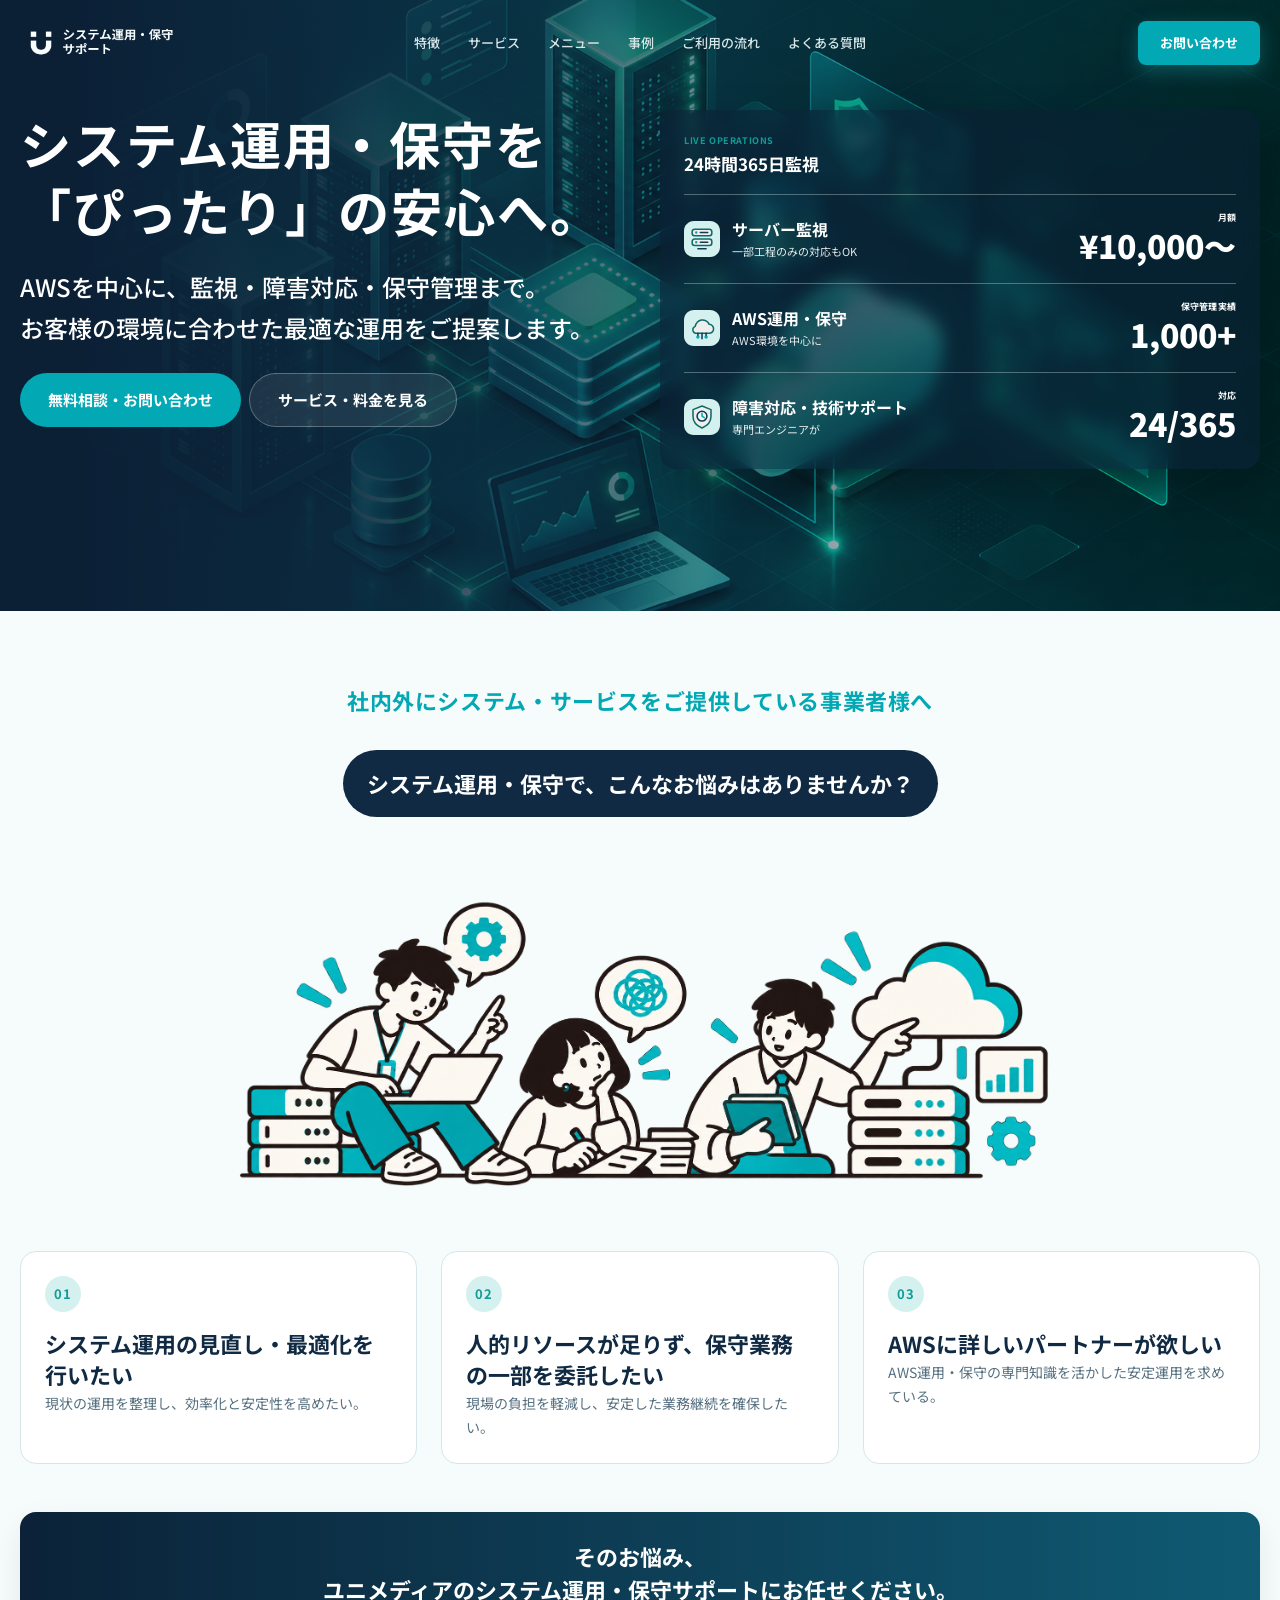
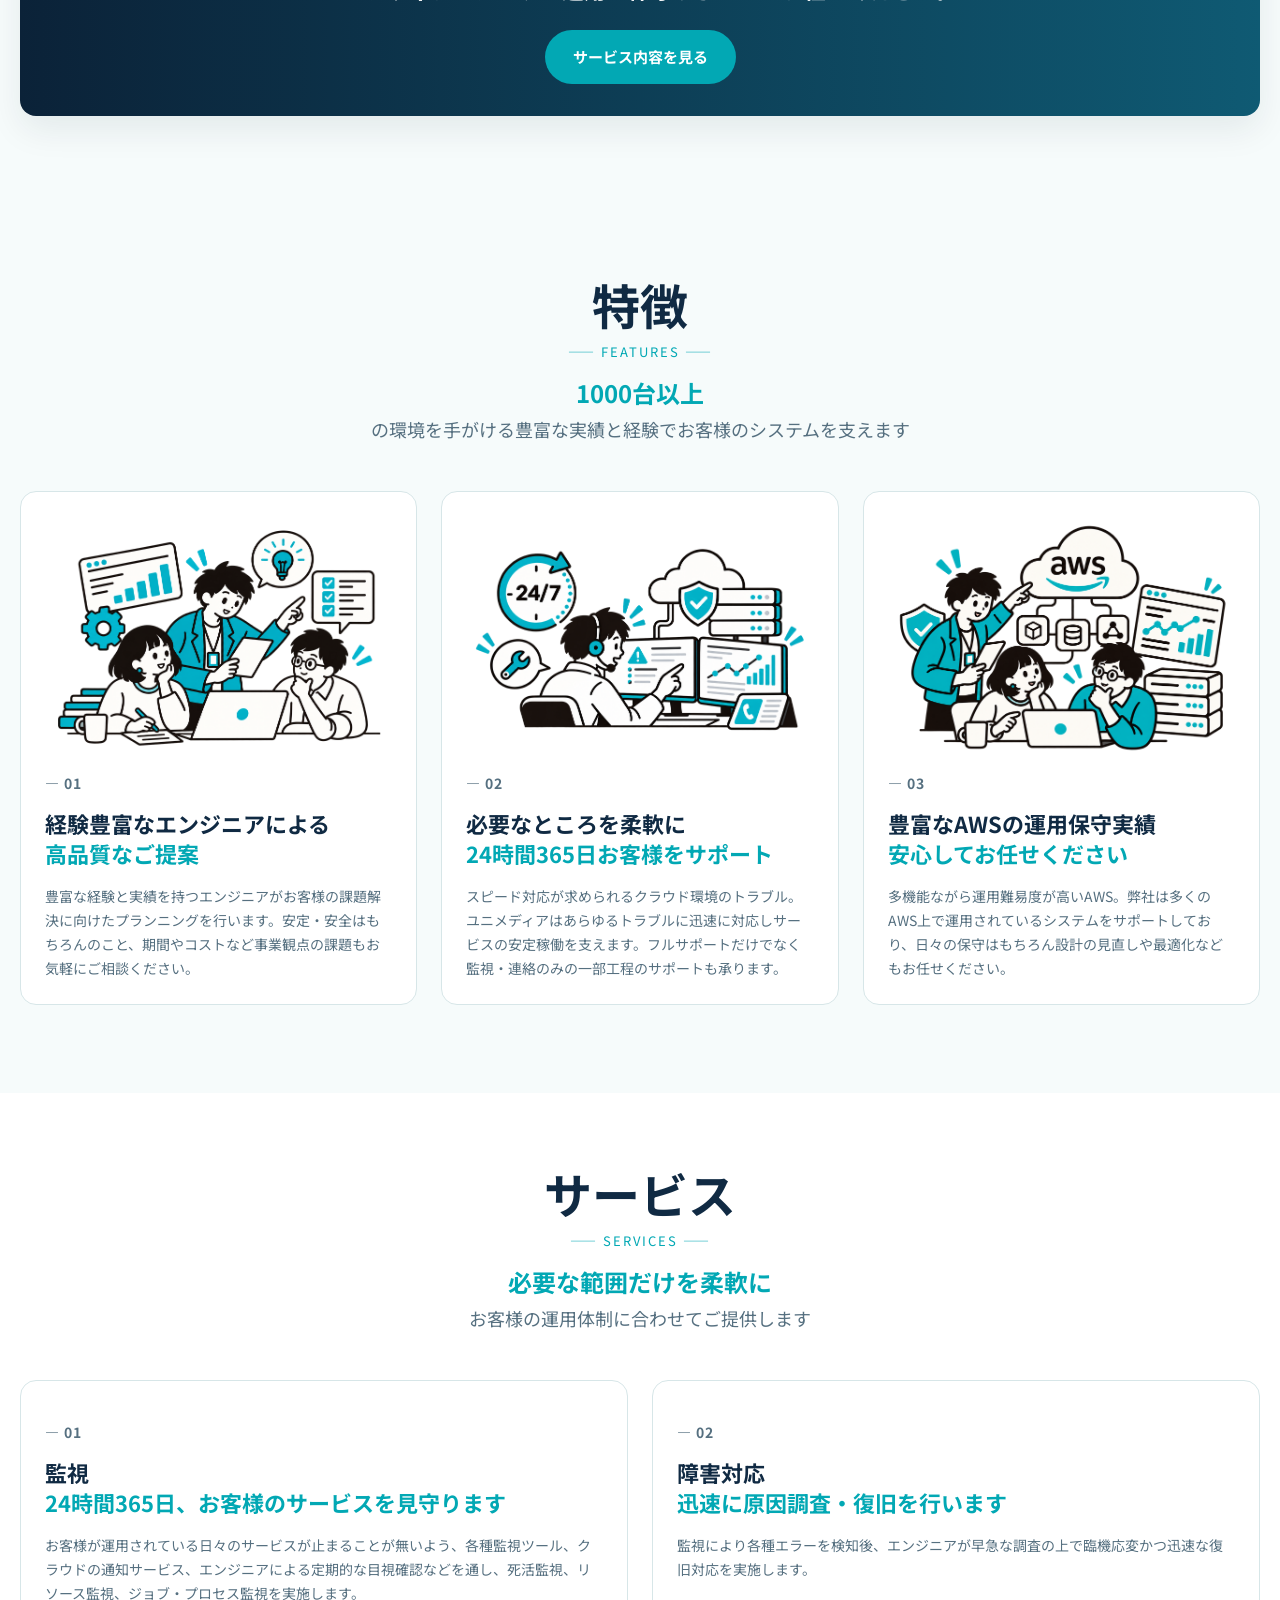
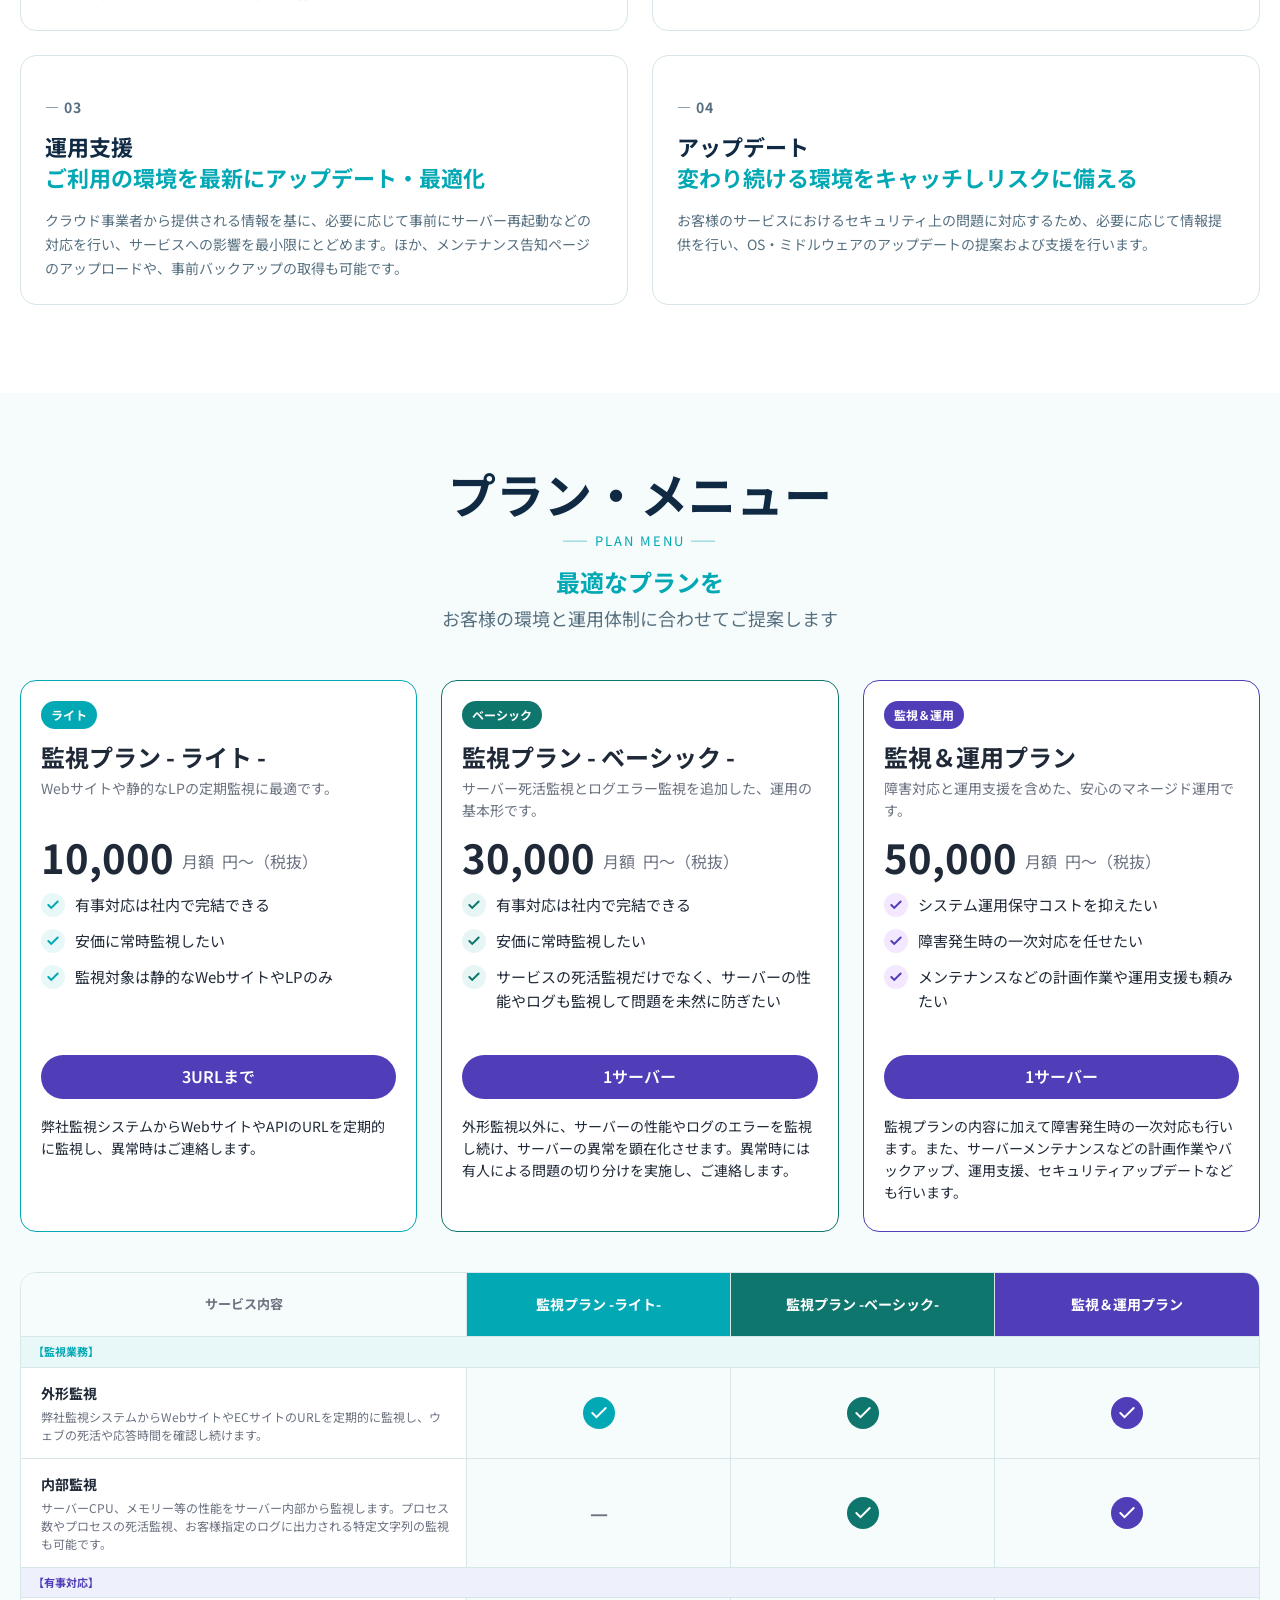
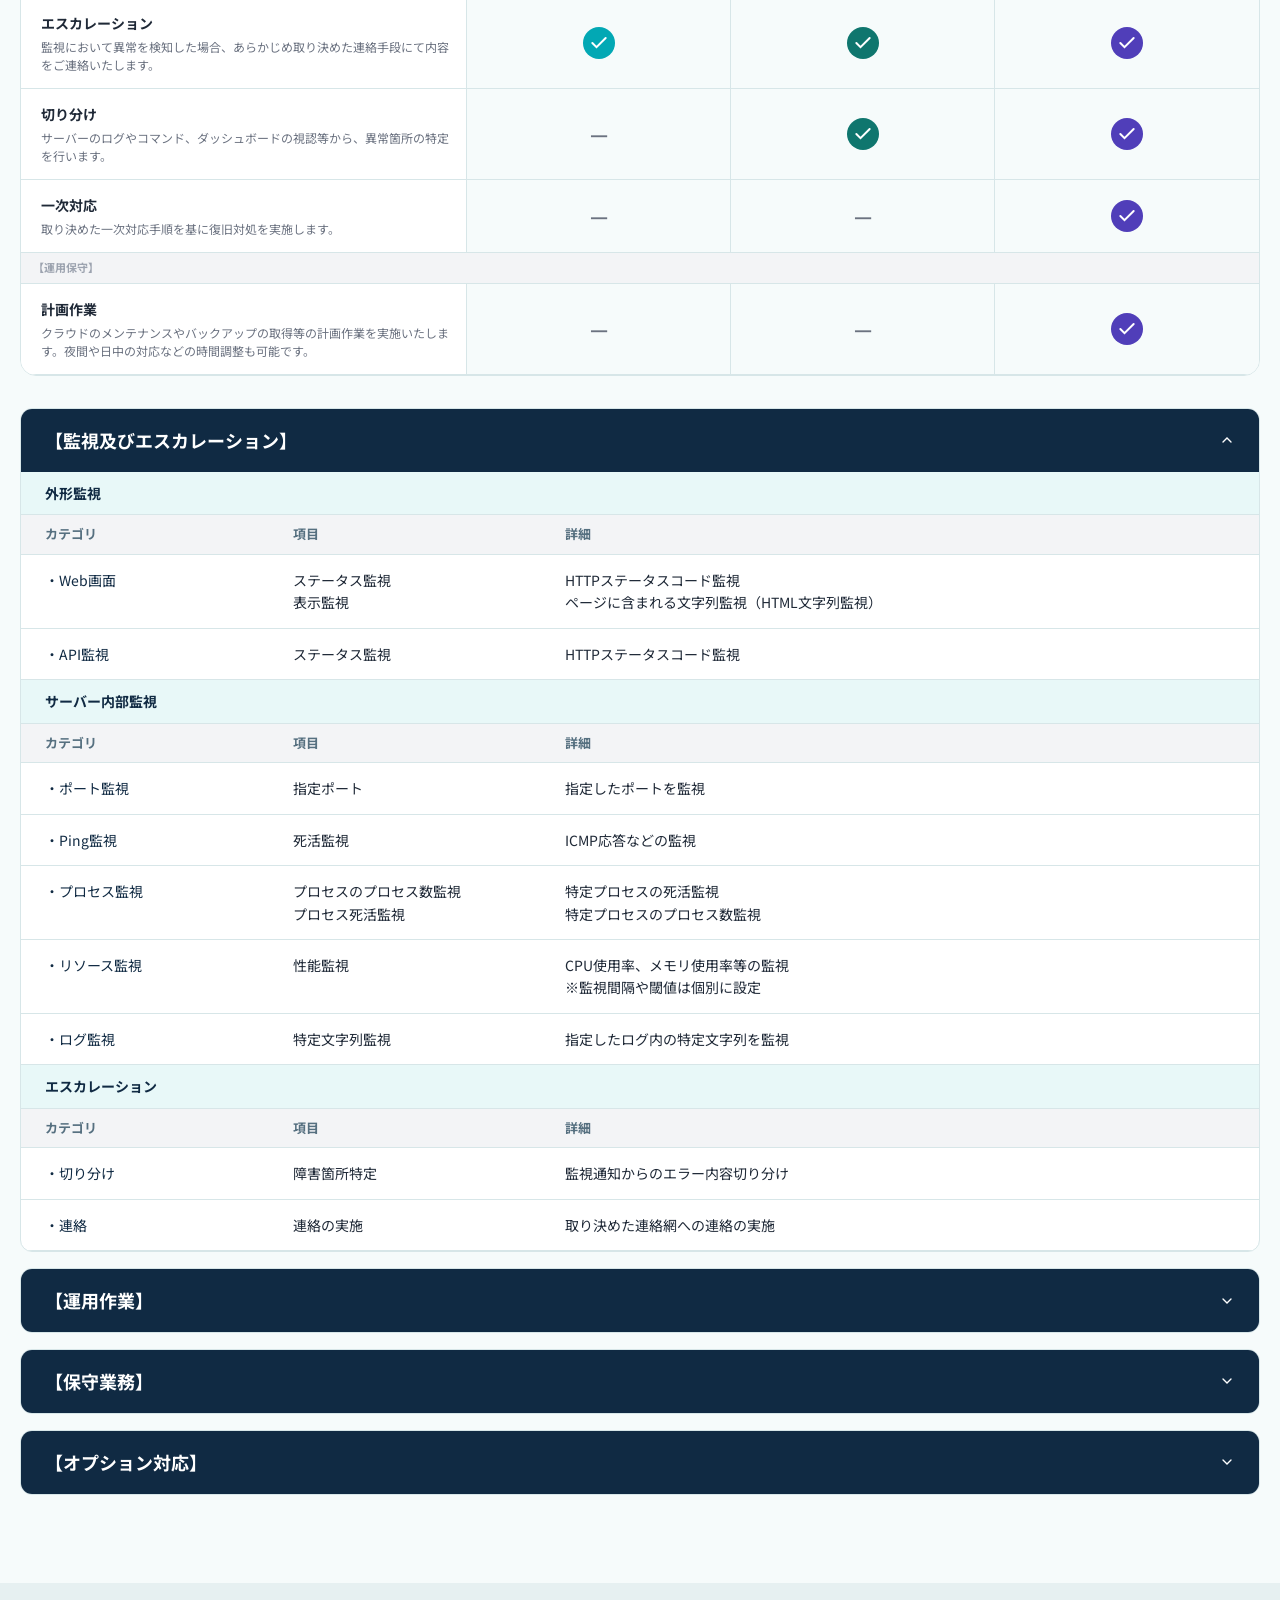
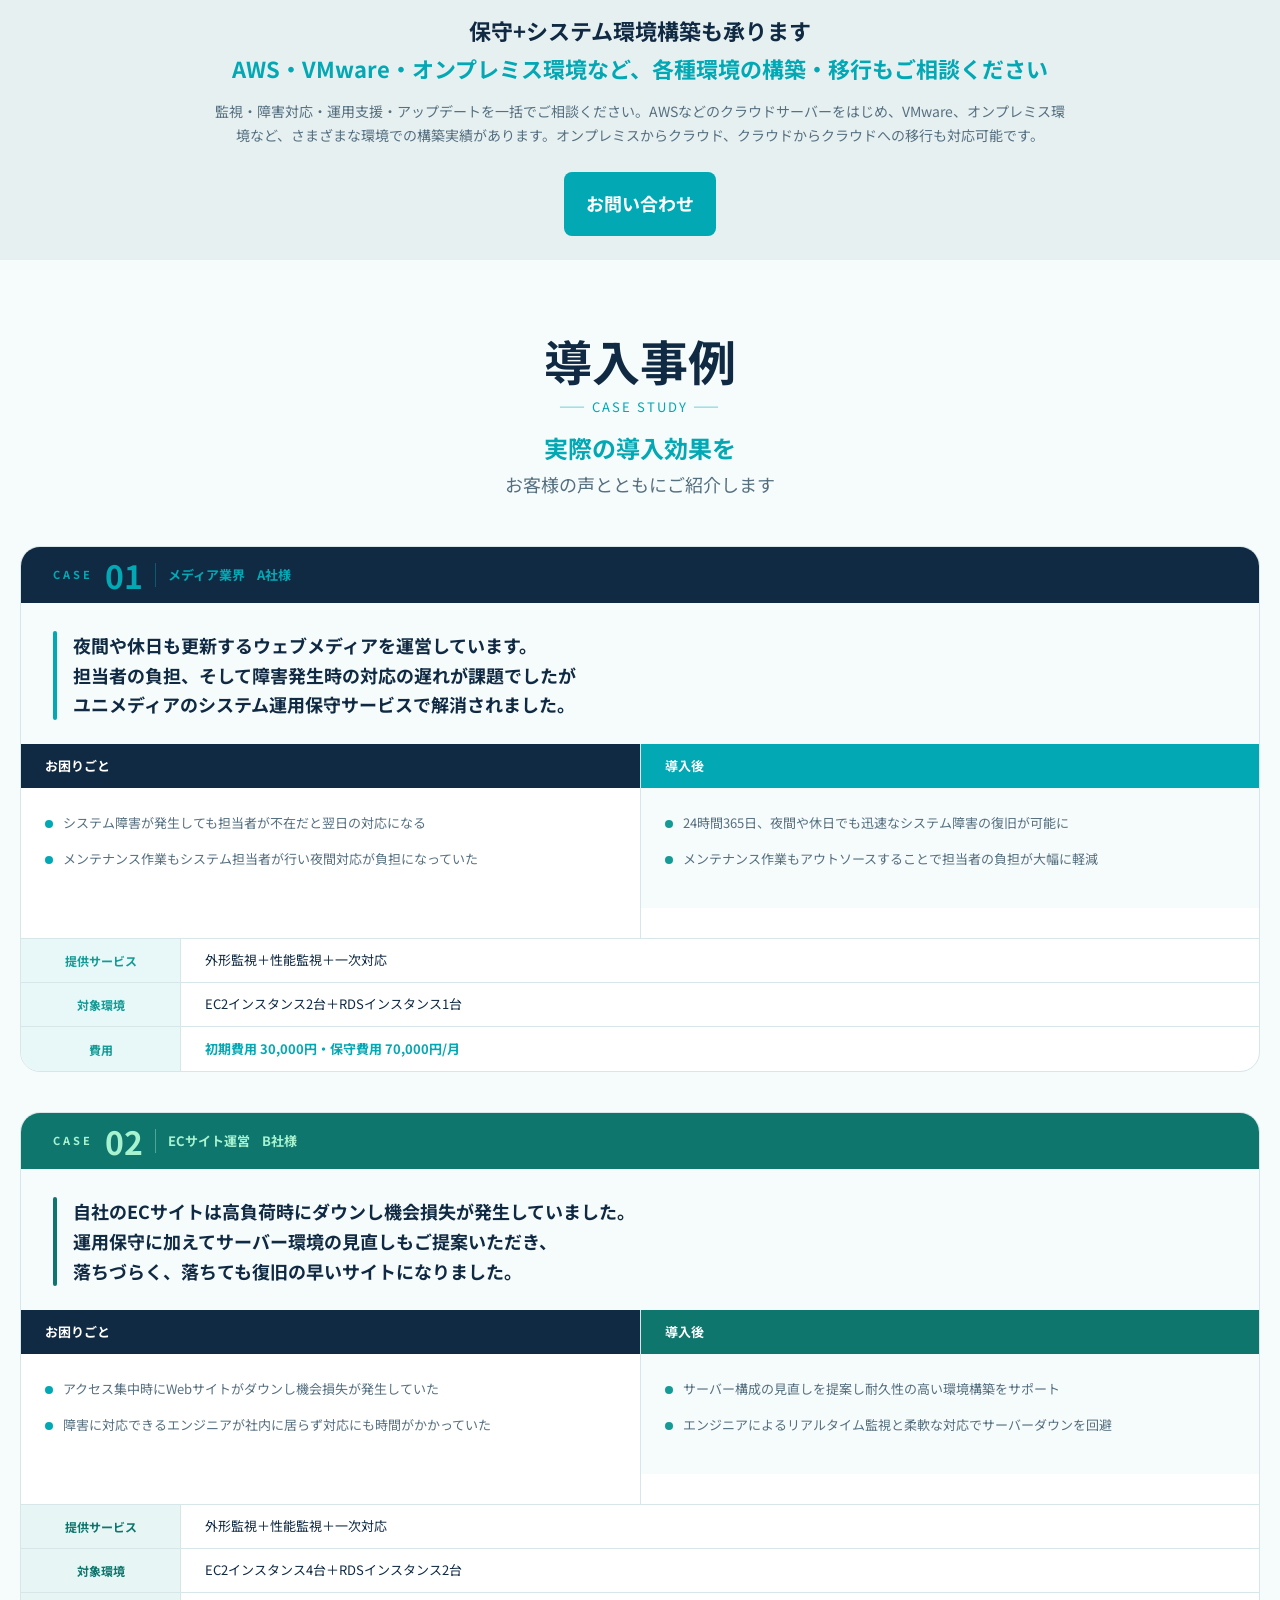
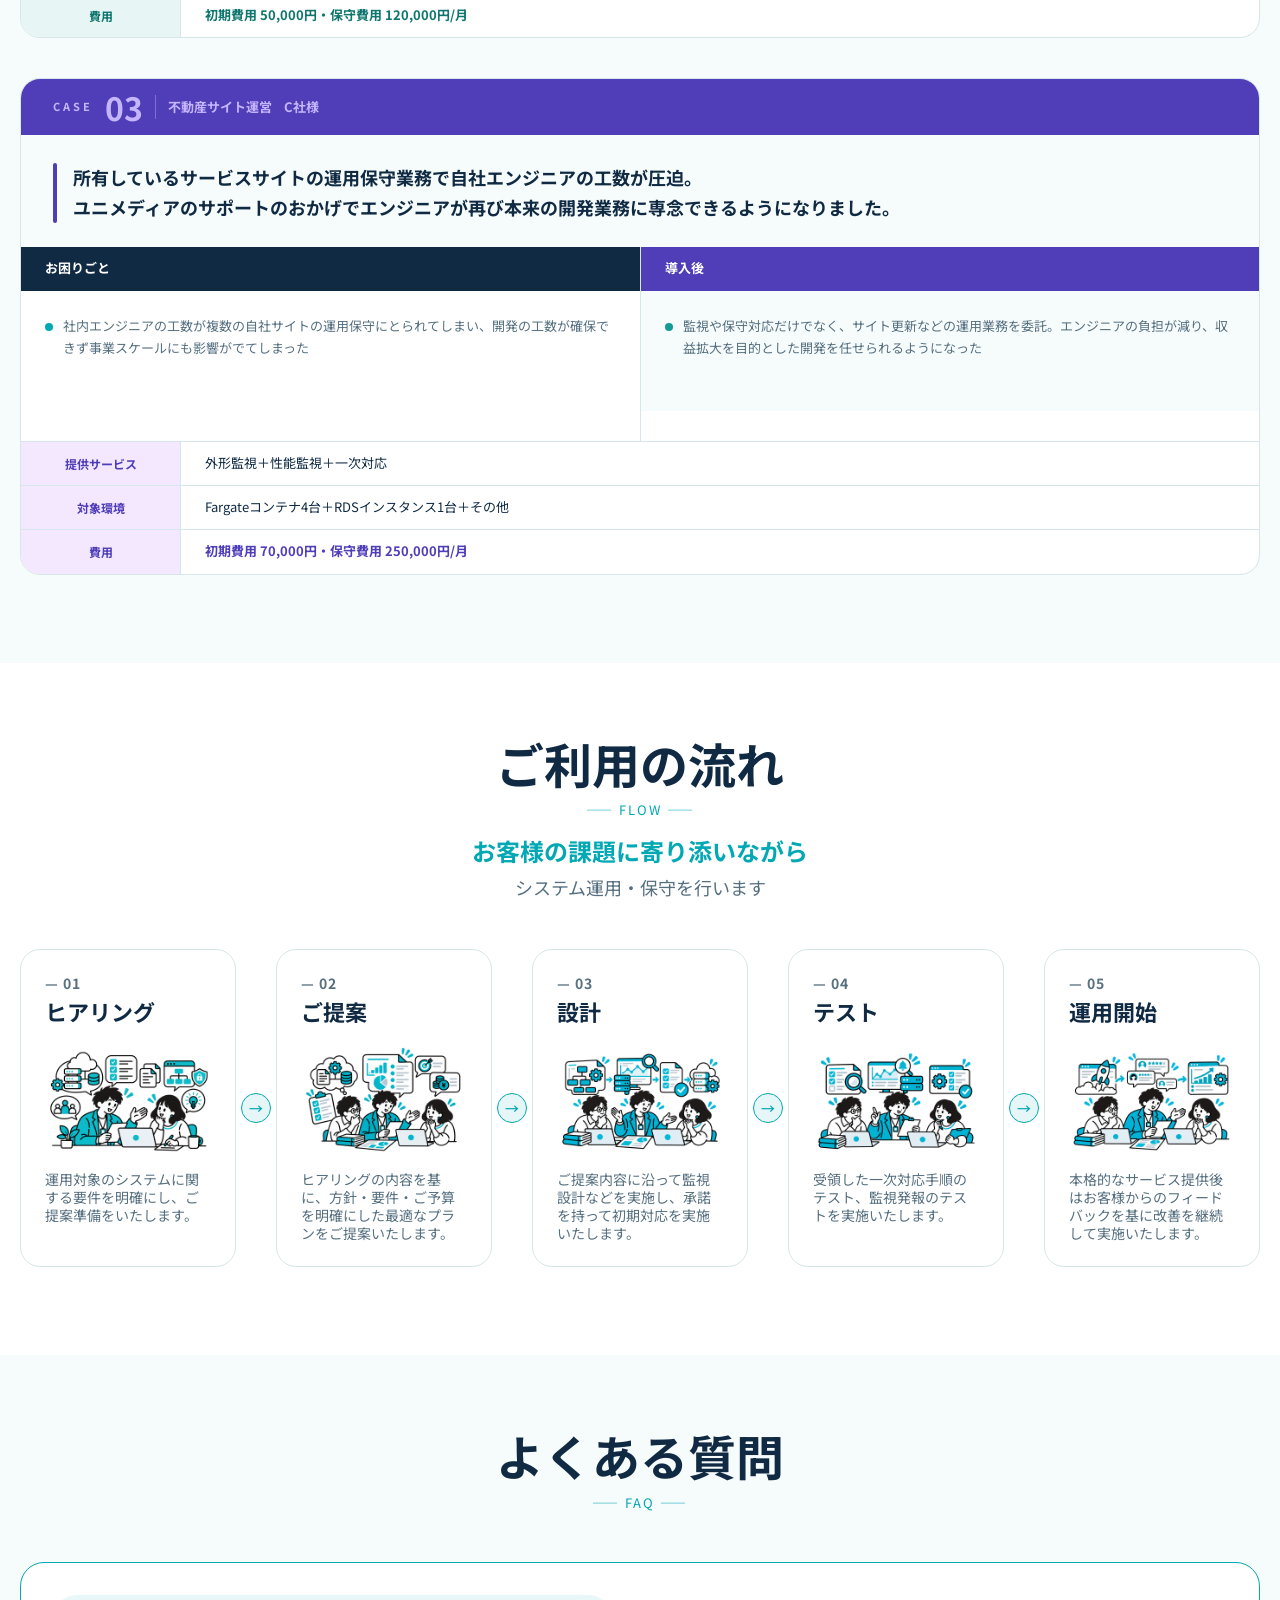
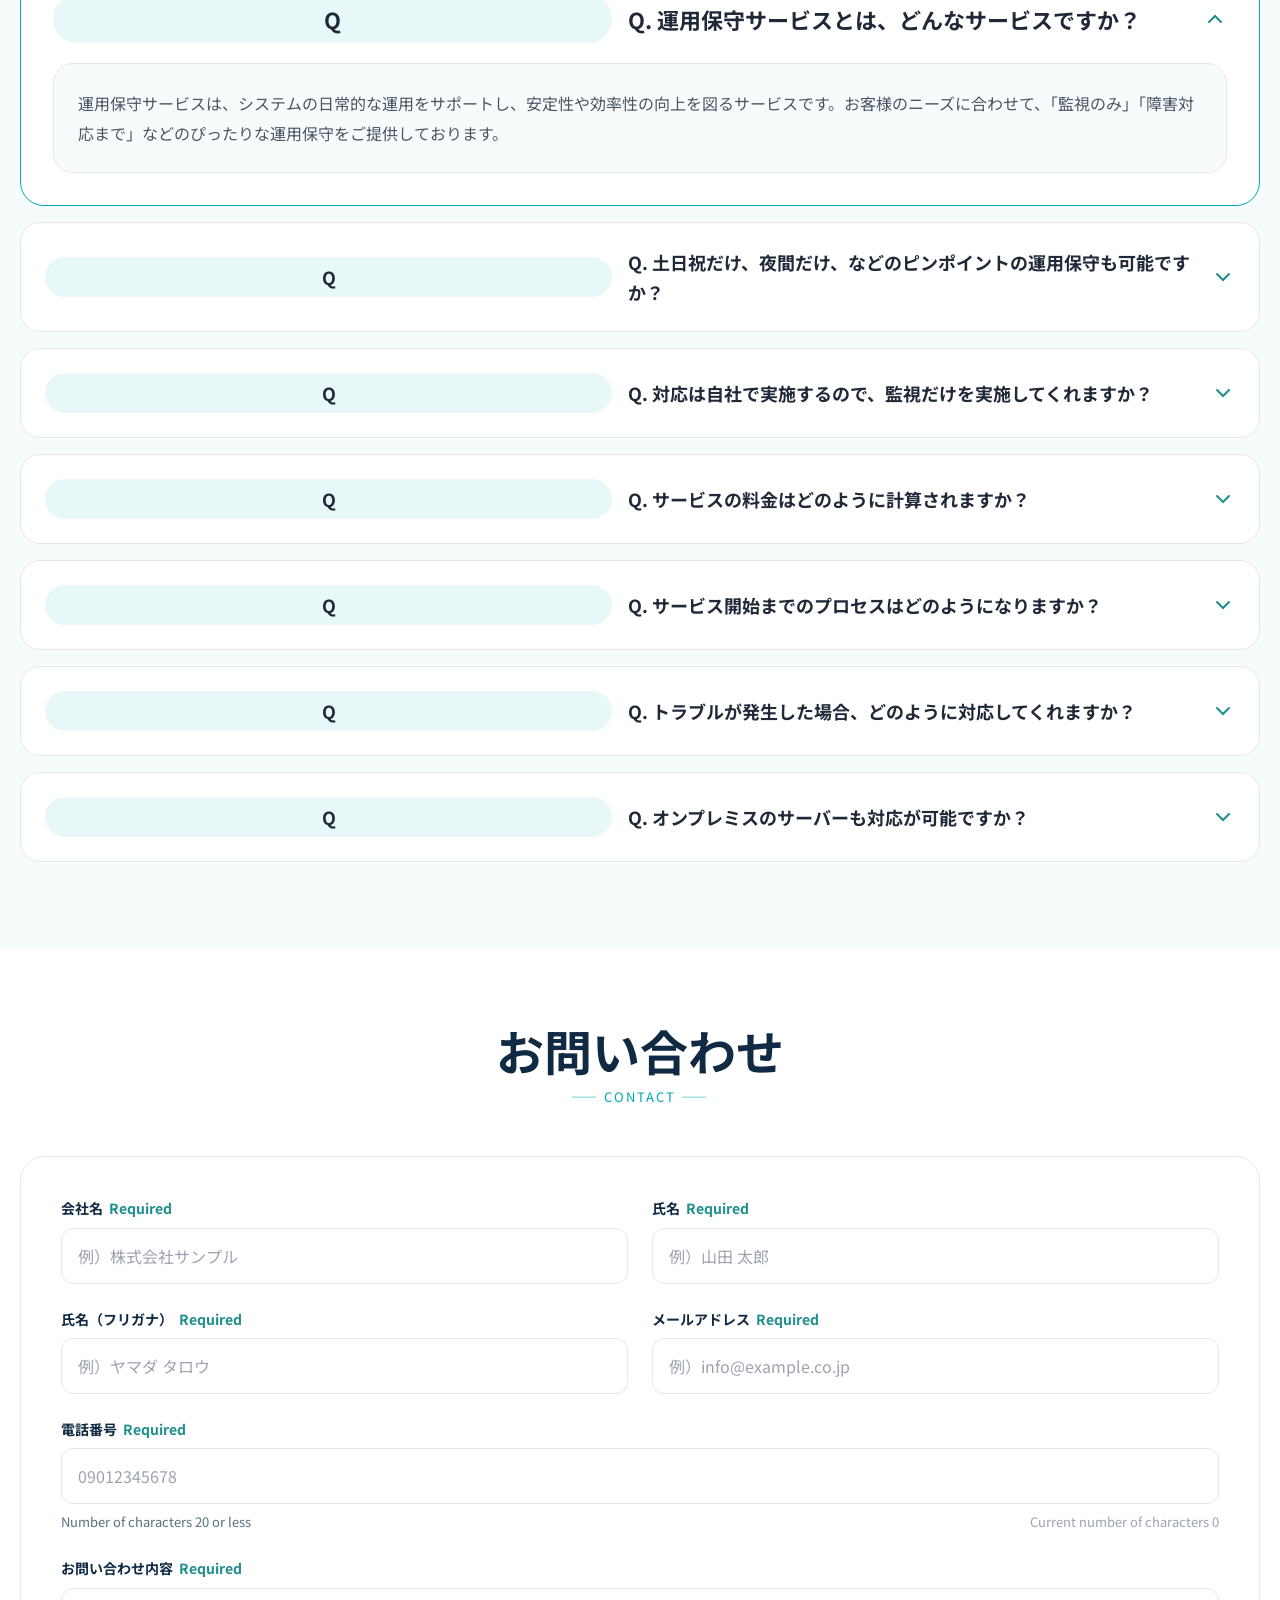
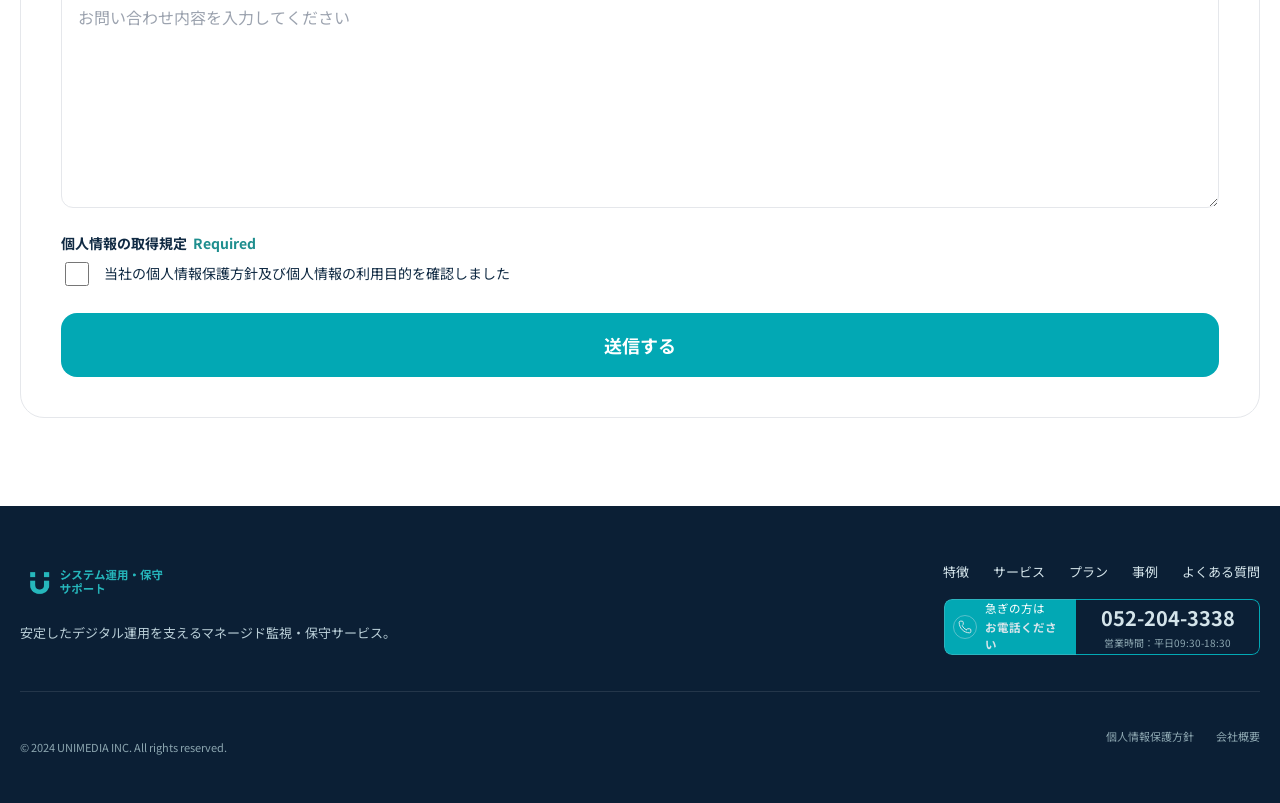
==== index.html @ 31759dd8 "feat: update footer with phone contact block from Figma Co-authored-by: Cursor <cursoragent@cursor.c" ====
<!DOCTYPE html>
<html lang="ja">
  <head>
    <meta charset="UTF-8" />
    <meta name="viewport" content="width=device-width, initial-scale=1.0" />
    <title>システム運用・保守サポート | UNIMEDIA</title>
    <meta
      name="description"
      content="AWSを中心に、監視・障害対応・保守管理まで。お客様の環境に合わせた最適な運用をご提案します。"
    />
    <link rel="stylesheet" href="./styles.css" />
    <link rel="alternate" type="text/plain" href="./llms.txt" title="llms.txt" />
  </head>
  <body>
    <section class="hero" id="top">
      <div class="hero__bg" aria-hidden="true">
        <img src="./assets/hero.png" alt="" />
        <div class="hero__overlay"></div>
      </div>

      <header class="site-header">
        <a href="#top" aria-label="トップへ">
          <img class="logo" src="./assets/logo.png" alt="システム運用・保守サポート" />
        </a>
        <nav class="nav" id="site-nav" aria-label="メインナビゲーション">
          <a href="#features">特徴</a>
          <a href="#services">サービス</a>
          <a href="#plans">メニュー</a>
          <a href="#cases">事例</a>
          <a href="#flow">ご利用の流れ</a>
          <a href="#faq">よくある質問</a>
          <a class="nav__contact-mobile" href="#contact">お問い合わせ</a>
        </nav>
        <div class="header-actions">
          <a class="btn btn-header" href="#contact">お問い合わせ</a>
          <button
            class="menu-toggle"
            type="button"
            aria-label="メニューを開く"
            aria-expanded="false"
            aria-controls="site-nav"
            data-menu-toggle
          >
            <span></span>
            <span></span>
            <span></span>
          </button>
        </div>
      </header>

      <div class="hero__content">
        <div class="hero__copy">
          <h1>システム運用・保守を<br />「ぴったり」の安心へ。</h1>
          <p>
            AWSを中心に、監視・障害対応・保守管理まで。<br />
            お客様の環境に合わせた最適な運用をご提案します。
          </p>
          <div class="hero__actions">
            <a class="btn btn-primary" href="#contact">無料相談・お問い合わせ</a>
            <a class="btn btn-ghost" href="#plans">サービス・料金を見る</a>
          </div>
        </div>

        <aside class="hero-console" aria-label="運用実績サマリー">
          <p class="hero-console__label">LIVE OPERATIONS</p>
          <p class="hero-console__title">24時間365日監視</p>
          <div class="hero-console__divider"></div>

          <div class="proof-row">
            <img class="proof-row__icon" src="./assets/icon-server.svg" alt="" />
            <div class="proof-row__copy">
              <strong>サーバー監視</strong>
              <span>一部工程のみの対応もOK</span>
            </div>
            <div class="proof-row__stat">
              <small>月額</small>
              <strong>¥10,000〜</strong>
            </div>
          </div>
          <div class="hero-console__divider"></div>
          <div class="proof-row">
            <img class="proof-row__icon" src="./assets/icon-cloud.svg" alt="" />
            <div class="proof-row__copy">
              <strong>AWS運用・保守</strong>
              <span>AWS環境を中心に</span>
            </div>
            <div class="proof-row__stat">
              <small>保守管理実績</small>
              <strong>1,000+</strong>
            </div>
          </div>
          <div class="hero-console__divider"></div>
          <div class="proof-row">
            <img class="proof-row__icon" src="./assets/icon-support.svg" alt="" />
            <div class="proof-row__copy">
              <strong>障害対応・技術サポート</strong>
              <span>専門エンジニアが</span>
            </div>
            <div class="proof-row__stat">
              <small>対応</small>
              <strong>24/365</strong>
            </div>
          </div>
        </aside>
      </div>
    </section>

    <section class="section" id="audience">
      <div class="container">
        <div class="s1-intro">
          <p class="s1-intro__eyebrow">社内外にシステム・サービスをご提供している事業者様へ</p>
          <div class="s1-intro__pill">システム運用・保守で、こんなお悩みはありませんか？</div>
        </div>

        <img
          class="s1-illustration"
          src="./assets/depressed.png"
          alt="システム運用のお悩みをイメージしたイラスト"
        />

        <div class="challenge-grid">
          <article class="challenge-card">
            <span class="badge-num">01</span>
            <h3>システム運用の見直し・最適化を行いたい</h3>
            <p>現状の運用を整理し、効率化と安定性を高めたい。</p>
          </article>
          <article class="challenge-card">
            <span class="badge-num">02</span>
            <h3>人的リソースが足りず、保守業務の一部を委託したい</h3>
            <p>現場の負担を軽減し、安定した業務継続を確保したい。</p>
          </article>
          <article class="challenge-card">
            <span class="badge-num">03</span>
            <h3>AWSに詳しいパートナーが欲しい</h3>
            <p>AWS運用・保守の専門知識を活かした安定運用を求めている。</p>
          </article>
        </div>

        <div class="resolution-banner">
          <p>
            そのお悩み、<br />
            ユニメディアのシステム運用・保守サポートにお任せください。
          </p>
          <a class="btn btn-primary" href="#services">サービス内容を見る</a>
        </div>
      </div>
    </section>

    <section class="section" id="features">
      <div class="container">
        <div class="section-heading">
          <h2>特徴</h2>
          <p class="eyebrow">―― FEATURES ――</p>
          <p class="lead">1000台以上</p>
          <p class="sub">の環境を手がける豊富な実績と経験でお客様のシステムを支えます</p>
        </div>

        <div class="card-grid-3">
          <article class="feature-card">
            <img class="feature-card__img" src="./assets/feature-01.png" alt="" />
            <p class="card-num">― 01</p>
            <h3>経験豊富なエンジニアによる<span>高品質なご提案</span></h3>
            <p>
              豊富な経験と実績を持つエンジニアがお客様の課題解決に向けたプランニングを行います。安定・安全はもちろんのこと、期間やコストなど事業観点の課題もお気軽にご相談ください。
            </p>
          </article>
          <article class="feature-card">
            <img class="feature-card__img" src="./assets/feature-02.png" alt="" />
            <p class="card-num">― 02</p>
            <h3>必要なところを柔軟に<span>24時間365日お客様をサポート</span></h3>
            <p>
              スピード対応が求められるクラウド環境のトラブル。ユニメディアはあらゆるトラブルに迅速に対応しサービスの安定稼働を支えます。フルサポートだけでなく監視・連絡のみの一部工程のサポートも承ります。
            </p>
          </article>
          <article class="feature-card">
            <img class="feature-card__img" src="./assets/feature-03.png" alt="" />
            <p class="card-num">― 03</p>
            <h3>豊富なAWSの運用保守実績<span>安心してお任せください</span></h3>
            <p>
              多機能ながら運用難易度が高いAWS。弊社は多くのAWS上で運用されているシステムをサポートしており、日々の保守はもちろん設計の見直しや最適化などもお任せください。
            </p>
          </article>
        </div>
      </div>
    </section>

    <section class="section section--white" id="services">
      <div class="container">
        <div class="section-heading">
          <h2>サービス</h2>
          <p class="eyebrow">―― SERVICES ――</p>
          <p class="lead">必要な範囲だけを柔軟に</p>
          <p class="sub">お客様の運用体制に合わせてご提供します</p>
        </div>

        <div class="service-grid">
          <article class="service-card">
            <p class="card-num">― 01</p>
            <h3><strong>監視</strong><span>24時間365日、お客様のサービスを見守ります</span></h3>
            <p>
              お客様が運用されている日々のサービスが止まることが無いよう、各種監視ツール、クラウドの通知サービス、エンジニアによる定期的な目視確認などを通し、死活監視、リソース監視、ジョブ・プロセス監視を実施します。
            </p>
          </article>
          <article class="service-card">
            <p class="card-num">― 02</p>
            <h3><strong>障害対応</strong><span>迅速に原因調査・復旧を行います</span></h3>
            <p>
              監視により各種エラーを検知後、エンジニアが早急な調査の上で臨機応変かつ迅速な復旧対応を実施します。
            </p>
          </article>
          <article class="service-card">
            <p class="card-num">― 03</p>
            <h3><strong>運用支援</strong><span>ご利用の環境を最新にアップデート・最適化</span></h3>
            <p>
              クラウド事業者から提供される情報を基に、必要に応じて事前にサーバー再起動などの対応を行い、サービスへの影響を最小限にとどめます。ほか、メンテナンス告知ページのアップロードや、事前バックアップの取得も可能です。
            </p>
          </article>
          <article class="service-card">
            <p class="card-num">― 04</p>
            <h3><strong>アップデート</strong><span>変わり続ける環境をキャッチしリスクに備える</span></h3>
            <p>
              お客様のサービスにおけるセキュリティ上の問題に対応するため、必要に応じて情報提供を行い、OS・ミドルウェアのアップデートの提案および支援を行います。
            </p>
          </article>
        </div>
      </div>
    </section>

    <section class="section" id="plans">
      <div class="container">
        <div class="section-heading">
          <h2>プラン・メニュー</h2>
          <p class="eyebrow">―― PLAN MENU ――</p>
          <p class="lead">最適なプランを</p>
          <p class="sub">お客様の環境と運用体制に合わせてご提案します</p>
        </div>

        <div class="plan-grid">
          <article class="plan-card plan-card--light">
            <div class="plan-top">
              <span class="plan-badge plan-badge--light">ライト</span>
              <h3>監視プラン - ライト -</h3>
              <p class="plan-desc">Webサイトや静的なLPの定期監視に最適です。</p>
              <div class="plan-price">
                <strong>10,000</strong>
                <span>月額</span>
                <span>円〜（税抜）</span>
              </div>
            </div>
            <div class="plan-features">
              <div class="plan-feature">
                <span class="check-chip check-chip--teal"><img src="./assets/check-teal.svg" alt="" /></span>
                有事対応は社内で完結できる
              </div>
              <div class="plan-feature">
                <span class="check-chip check-chip--teal"><img src="./assets/check-teal.svg" alt="" /></span>
                安価に常時監視したい
              </div>
              <div class="plan-feature">
                <span class="check-chip check-chip--teal"><img src="./assets/check-teal.svg" alt="" /></span>
                監視対象は静的なWebサイトやLPのみ
              </div>
            </div>
            <div class="plan-footer">
              <button class="btn btn-purple" type="button">3URLまで</button>
              <p class="plan-note">
                弊社監視システムからWebサイトやAPIのURLを定期的に監視し、異常時はご連絡します。
              </p>
            </div>
          </article>

          <article class="plan-card plan-card--basic">
            <div class="plan-top">
              <span class="plan-badge plan-badge--basic">ベーシック</span>
              <h3>監視プラン - ベーシック -</h3>
              <p class="plan-desc">サーバー死活監視とログエラー監視を追加した、運用の基本形です。</p>
              <div class="plan-price">
                <strong>30,000</strong>
                <span>月額</span>
                <span>円〜（税抜）</span>
              </div>
            </div>
            <div class="plan-features">
              <div class="plan-feature">
                <span class="check-chip check-chip--green"><img src="./assets/check-green.svg" alt="" /></span>
                有事対応は社内で完結できる
              </div>
              <div class="plan-feature">
                <span class="check-chip check-chip--green"><img src="./assets/check-green.svg" alt="" /></span>
                安価に常時監視したい
              </div>
              <div class="plan-feature">
                <span class="check-chip check-chip--green"><img src="./assets/check-green.svg" alt="" /></span>
                サービスの死活監視だけでなく、サーバーの性能やログも監視して問題を未然に防ぎたい
              </div>
            </div>
            <div class="plan-footer">
              <button class="btn btn-purple" type="button">1サーバー</button>
              <p class="plan-note">
                外形監視以外に、サーバーの性能やログのエラーを監視し続け、サーバーの異常を顕在化させます。異常時には有人による問題の切り分けを実施し、ご連絡します。
              </p>
            </div>
          </article>

          <article class="plan-card plan-card--ops">
            <div class="plan-top">
              <span class="plan-badge plan-badge--ops">監視＆運用</span>
              <h3>監視＆運用プラン</h3>
              <p class="plan-desc">障害対応と運用支援を含めた、安心のマネージド運用です。</p>
              <div class="plan-price">
                <strong>50,000</strong>
                <span>月額</span>
                <span>円〜（税抜）</span>
              </div>
            </div>
            <div class="plan-features">
              <div class="plan-feature">
                <span class="check-chip check-chip--purple"><img src="./assets/check-purple.svg" alt="" /></span>
                システム運用保守コストを抑えたい
              </div>
              <div class="plan-feature">
                <span class="check-chip check-chip--purple"><img src="./assets/check-purple.svg" alt="" /></span>
                障害発生時の一次対応を任せたい
              </div>
              <div class="plan-feature">
                <span class="check-chip check-chip--purple"><img src="./assets/check-purple.svg" alt="" /></span>
                メンテナンスなどの計画作業や運用支援も頼みたい
              </div>
            </div>
            <div class="plan-footer">
              <button class="btn btn-purple" type="button">1サーバー</button>
              <p class="plan-note">
                監視プランの内容に加えて障害発生時の一次対応も行います。また、サーバーメンテナンスなどの計画作業やバックアップ、運用支援、セキュリティアップデートなども行います。
              </p>
            </div>
          </article>
        </div>

        <div class="table-wrap" aria-label="プラン比較表">
          <table class="compare-table">
            <thead>
              <tr>
                <th>サービス内容</th>
                <th class="th-light">監視プラン -ライト-</th>
                <th class="th-basic">監視プラン -ベーシック-</th>
                <th class="th-ops">監視＆運用プラン</th>
              </tr>
            </thead>
            <tbody>
              <tr class="cat-row">
                <td class="cat-monitor" colspan="4">【監視業務】</td>
              </tr>
              <tr>
                <td class="service-cell">
                  <strong>外形監視</strong>
                  <span>弊社監視システムからWebサイトやECサイトのURLを定期的に監視し、ウェブの死活や応答時間を確認し続けます。</span>
                </td>
                <td class="cell-center"><span class="mark-check mark-check--teal"><img src="./assets/check-white.svg" alt="対応" /></span></td>
                <td class="cell-center"><span class="mark-check mark-check--green"><img src="./assets/check-white.svg" alt="対応" /></span></td>
                <td class="cell-center"><span class="mark-check mark-check--purple"><img src="./assets/check-white.svg" alt="対応" /></span></td>
              </tr>
              <tr>
                <td class="service-cell">
                  <strong>内部監視</strong>
                  <span>サーバーCPU、メモリー等の性能をサーバー内部から監視します。プロセス数やプロセスの死活監視、お客様指定のログに出力される特定文字列の監視も可能です。</span>
                </td>
                <td class="cell-center"><span class="mark-dash">—</span></td>
                <td class="cell-center"><span class="mark-check mark-check--green"><img src="./assets/check-white.svg" alt="対応" /></span></td>
                <td class="cell-center"><span class="mark-check mark-check--purple"><img src="./assets/check-white.svg" alt="対応" /></span></td>
              </tr>
              <tr class="cat-row">
                <td class="cat-incident" colspan="4">【有事対応】</td>
              </tr>
              <tr>
                <td class="service-cell">
                  <strong>エスカレーション</strong>
                  <span>監視において異常を検知した場合、あらかじめ取り決めた連絡手段にて内容をご連絡いたします。</span>
                </td>
                <td class="cell-center"><span class="mark-check mark-check--teal"><img src="./assets/check-white.svg" alt="対応" /></span></td>
                <td class="cell-center"><span class="mark-check mark-check--green"><img src="./assets/check-white.svg" alt="対応" /></span></td>
                <td class="cell-center"><span class="mark-check mark-check--purple"><img src="./assets/check-white.svg" alt="対応" /></span></td>
              </tr>
              <tr>
                <td class="service-cell">
                  <strong>切り分け</strong>
                  <span>サーバーのログやコマンド、ダッシュボードの視認等から、異常箇所の特定を行います。</span>
                </td>
                <td class="cell-center"><span class="mark-dash">—</span></td>
                <td class="cell-center"><span class="mark-check mark-check--green"><img src="./assets/check-white.svg" alt="対応" /></span></td>
                <td class="cell-center"><span class="mark-check mark-check--purple"><img src="./assets/check-white.svg" alt="対応" /></span></td>
              </tr>
              <tr>
                <td class="service-cell">
                  <strong>一次対応</strong>
                  <span>取り決めた一次対応手順を基に復旧対処を実施します。</span>
                </td>
                <td class="cell-center"><span class="mark-dash">—</span></td>
                <td class="cell-center"><span class="mark-dash">—</span></td>
                <td class="cell-center"><span class="mark-check mark-check--purple"><img src="./assets/check-white.svg" alt="対応" /></span></td>
              </tr>
              <tr class="cat-row">
                <td class="cat-maint" colspan="4">【運用保守】</td>
              </tr>
              <tr>
                <td class="service-cell">
                  <strong>計画作業</strong>
                  <span>クラウドのメンテナンスやバックアップの取得等の計画作業を実施いたします。夜間や日中の対応などの時間調整も可能です。</span>
                </td>
                <td class="cell-center"><span class="mark-dash">—</span></td>
                <td class="cell-center"><span class="mark-dash">—</span></td>
                <td class="cell-center"><span class="mark-check mark-check--purple"><img src="./assets/check-white.svg" alt="対応" /></span></td>
              </tr>
            </tbody>
          </table>
        </div>

        <div class="detail-accordion">
          <details class="detail-block" open>
            <summary>【監視及びエスカレーション】</summary>
            <table class="detail-table">
              <tr class="subhead"><td colspan="3">外形監視</td></tr>
              <tr class="cols"><th>カテゴリ</th><th>項目</th><th>詳細</th></tr>
              <tr><td>・Web画面</td><td>ステータス監視<br />表示監視</td><td>HTTPステータスコード監視<br />ページに含まれる文字列監視（HTML文字列監視）</td></tr>
              <tr><td>・API監視</td><td>ステータス監視</td><td>HTTPステータスコード監視</td></tr>
              <tr class="subhead"><td colspan="3">サーバー内部監視</td></tr>
              <tr class="cols"><th>カテゴリ</th><th>項目</th><th>詳細</th></tr>
              <tr><td>・ポート監視</td><td>指定ポート</td><td>指定したポートを監視</td></tr>
              <tr><td>・Ping監視</td><td>死活監視</td><td>ICMP応答などの監視</td></tr>
              <tr><td>・プロセス監視</td><td>プロセスのプロセス数監視<br />プロセス死活監視</td><td>特定プロセスの死活監視<br />特定プロセスのプロセス数監視</td></tr>
              <tr><td>・リソース監視</td><td>性能監視</td><td>CPU使用率、メモリ使用率等の監視<br />※監視間隔や閾値は個別に設定</td></tr>
              <tr><td>・ログ監視</td><td>特定文字列監視</td><td>指定したログ内の特定文字列を監視</td></tr>
              <tr class="subhead"><td colspan="3">エスカレーション</td></tr>
              <tr class="cols"><th>カテゴリ</th><th>項目</th><th>詳細</th></tr>
              <tr><td>・切り分け</td><td>障害箇所特定</td><td>監視通知からのエラー内容切り分け</td></tr>
              <tr><td>・連絡</td><td>連絡の実施</td><td>取り決めた連絡網への連絡の実施</td></tr>
            </table>
          </details>

          <details class="detail-block">
            <summary>【運用作業】</summary>
            <table class="detail-table">
              <tr class="subhead"><td colspan="3">サーバー定型作業</td></tr>
              <tr class="cols"><th>カテゴリ</th><th>項目</th><th>詳細</th></tr>
              <tr>
                <td>・計画作業</td>
                <td>手順に沿った作業</td>
                <td>
                  ・クラウド基盤のメンテナンスに伴うサーバー再起動<br />
                  ・バッチ処理実行、結果確認<br />
                  ・定期的なバックアップ及び復旧<br />
                  ・サーバーの台数増減及びスペック変更<br />
                  ・OS環境設定の変更<br />
                  ・ミドルウェアの設定変更
                </td>
              </tr>
              <tr><td>・アップデート</td><td>セキュリティアップデート</td><td>・脆弱性情報の提供とアップデートの支援</td></tr>
            </table>
          </details>

          <details class="detail-block">
            <summary>【保守業務】</summary>
            <table class="detail-table">
              <tr class="subhead"><td colspan="3">緊急時対応・障害時対応</td></tr>
              <tr class="cols"><th>カテゴリ</th><th>項目</th><th>詳細</th></tr>
              <tr><td>・切り分け</td><td>障害箇所特定</td><td>監視通知からのエラー切り分け</td></tr>
              <tr><td>・対応</td><td>一次障害対応</td><td>・次手順書を用いた障害復旧対応作業の実施<br />関係者へのエスカレーションの実施</td></tr>
              <tr><td>・連絡</td><td>連絡の実施</td><td>取り決めた連絡網への連絡の実施</td></tr>
            </table>
          </details>

          <details class="detail-block">
            <summary>【オプション対応】</summary>
            <table class="detail-table">
              <tr class="subhead"><td colspan="3">外形監視</td></tr>
              <tr class="cols"><th>カテゴリ</th><th>項目</th><th>詳細</th></tr>
              <tr><td>・Web画面</td><td>表示監視</td><td>表示崩れ等のページ監視<br />※ページのスナップショット比較</td></tr>
              <tr><td>・API監視</td><td>ステータス監視</td><td>API応答内容の詳細監視</td></tr>
            </table>
          </details>
        </div>
      </div>
    </section>

    <section class="mid-cta">
      <h3>保守+システム環境構築も承ります</h3>
      <h4>AWS・VMware・オンプレミス環境など、各種環境の構築・移行もご相談ください</h4>
      <p>
        監視・障害対応・運用支援・アップデートを一括でご相談ください。AWSなどのクラウドサーバーをはじめ、VMware、オンプレミス環境など、さまざまな環境での構築実績があります。オンプレミスからクラウド、クラウドからクラウドへの移行も対応可能です。
      </p>
      <a class="btn btn-cta-rect" href="#contact">お問い合わせ</a>
    </section>

    <section class="section" id="cases">
      <div class="container">
        <div class="section-heading">
          <h2>導入事例</h2>
          <p class="eyebrow">―― CASE STUDY ――</p>
          <p class="lead">実際の導入効果を</p>
          <p class="sub">お客様の声とともにご紹介します</p>
        </div>

        <div class="case-list">
          <article class="case-card case-card--01">
            <div class="case-card__header">
              <span class="case-label">CASE</span>
              <span class="case-num">01</span>
              <span class="sep"></span>
              <span class="meta">メディア業界</span>
              <span class="meta">A社様</span>
            </div>
            <div class="case-card__summary">
              <div class="case-card__bar"></div>
              <p>
                夜間や休日も更新するウェブメディアを運営しています。<br />
                担当者の負担、そして障害発生時の対応の遅れが課題でしたが<br />
                ユニメディアのシステム運用保守サービスで解消されました。
              </p>
            </div>
            <div class="case-split">
              <div class="case-split__col">
                <div class="case-split__title">お困りごと</div>
                <div class="case-split__body">
                  <div class="case-point"><img src="./assets/bullet-dark.svg" alt="" />システム障害が発生しても担当者が不在だと翌日の対応になる</div>
                  <div class="case-point"><img src="./assets/bullet-dark.svg" alt="" />メンテナンス作業もシステム担当者が行い夜間対応が負担になっていた</div>
                </div>
              </div>
              <div class="case-split__col">
                <div class="case-split__title">導入後</div>
                <div class="case-split__body">
                  <div class="case-point"><img src="./assets/bullet-teal.svg" alt="" />24時間365日、夜間や休日でも迅速なシステム障害の復旧が可能に</div>
                  <div class="case-point"><img src="./assets/bullet-teal.svg" alt="" />メンテナンス作業もアウトソースすることで担当者の負担が大幅に軽減</div>
                </div>
              </div>
            </div>
            <div class="case-meta">
              <div class="case-meta__row"><div class="case-meta__label">提供サービス</div><div class="case-meta__value">外形監視＋性能監視＋一次対応</div></div>
              <div class="case-meta__row"><div class="case-meta__label">対象環境</div><div class="case-meta__value">EC2インスタンス2台＋RDSインスタンス1台</div></div>
              <div class="case-meta__row"><div class="case-meta__label">費用</div><div class="case-meta__value accent">初期費用 30,000円・保守費用 70,000円/月</div></div>
            </div>
          </article>

          <article class="case-card case-card--02">
            <div class="case-card__header">
              <span class="case-label">CASE</span>
              <span class="case-num">02</span>
              <span class="sep"></span>
              <span class="meta">ECサイト運営</span>
              <span class="meta">B社様</span>
            </div>
            <div class="case-card__summary">
              <div class="case-card__bar"></div>
              <p>
                自社のECサイトは高負荷時にダウンし機会損失が発生していました。<br />
                運用保守に加えてサーバー環境の見直しもご提案いただき、<br />
                落ちづらく、落ちても復旧の早いサイトになりました。
              </p>
            </div>
            <div class="case-split">
              <div class="case-split__col">
                <div class="case-split__title">お困りごと</div>
                <div class="case-split__body">
                  <div class="case-point"><img src="./assets/bullet-dark.svg" alt="" />アクセス集中時にWebサイトがダウンし機会損失が発生していた</div>
                  <div class="case-point"><img src="./assets/bullet-dark.svg" alt="" />障害に対応できるエンジニアが社内に居らず対応にも時間がかかっていた</div>
                </div>
              </div>
              <div class="case-split__col">
                <div class="case-split__title">導入後</div>
                <div class="case-split__body">
                  <div class="case-point"><img src="./assets/bullet-teal.svg" alt="" />サーバー構成の見直しを提案し耐久性の高い環境構築をサポート</div>
                  <div class="case-point"><img src="./assets/bullet-teal.svg" alt="" />エンジニアによるリアルタイム監視と柔軟な対応でサーバーダウンを回避</div>
                </div>
              </div>
            </div>
            <div class="case-meta">
              <div class="case-meta__row"><div class="case-meta__label">提供サービス</div><div class="case-meta__value">外形監視＋性能監視＋一次対応</div></div>
              <div class="case-meta__row"><div class="case-meta__label">対象環境</div><div class="case-meta__value">EC2インスタンス4台＋RDSインスタンス2台</div></div>
              <div class="case-meta__row"><div class="case-meta__label">費用</div><div class="case-meta__value accent">初期費用 50,000円・保守費用 120,000円/月</div></div>
            </div>
          </article>

          <article class="case-card case-card--03">
            <div class="case-card__header">
              <span class="case-label">CASE</span>
              <span class="case-num">03</span>
              <span class="sep"></span>
              <span class="meta">不動産サイト運営</span>
              <span class="meta">C社様</span>
            </div>
            <div class="case-card__summary">
              <div class="case-card__bar"></div>
              <p>
                所有しているサービスサイトの運用保守業務で自社エンジニアの工数が圧迫。<br />
                ユニメディアのサポートのおかげでエンジニアが再び本来の開発業務に専念できるようになりました。
              </p>
            </div>
            <div class="case-split">
              <div class="case-split__col">
                <div class="case-split__title">お困りごと</div>
                <div class="case-split__body">
                  <div class="case-point"><img src="./assets/bullet-dark.svg" alt="" />社内エンジニアの工数が複数の自社サイトの運用保守にとられてしまい、開発の工数が確保できず事業スケールにも影響がでてしまった</div>
                </div>
              </div>
              <div class="case-split__col">
                <div class="case-split__title">導入後</div>
                <div class="case-split__body">
                  <div class="case-point"><img src="./assets/bullet-teal.svg" alt="" />監視や保守対応だけでなく、サイト更新などの運用業務を委託。エンジニアの負担が減り、収益拡大を目的とした開発を任せられるようになった</div>
                </div>
              </div>
            </div>
            <div class="case-meta">
              <div class="case-meta__row"><div class="case-meta__label">提供サービス</div><div class="case-meta__value">外形監視＋性能監視＋一次対応</div></div>
              <div class="case-meta__row"><div class="case-meta__label">対象環境</div><div class="case-meta__value">Fargateコンテナ4台＋RDSインスタンス1台＋その他</div></div>
              <div class="case-meta__row"><div class="case-meta__label">費用</div><div class="case-meta__value accent">初期費用 70,000円・保守費用 250,000円/月</div></div>
            </div>
          </article>
        </div>
      </div>
    </section>

    <section class="section section--white" id="flow">
      <div class="container">
        <div class="section-heading">
          <h2>ご利用の流れ</h2>
          <p class="eyebrow">―― FLOW ――</p>
          <p class="lead">お客様の課題に寄り添いながら</p>
          <p class="sub">システム運用・保守を行います</p>
        </div>

        <div class="flow-row">
          <article class="step-card">
            <div>
              <p class="card-num">— 01</p>
              <h3>ヒアリング</h3>
            </div>
            <img src="./assets/flow-01.png" alt="" />
            <p>運用対象のシステムに関する要件を明確にし、ご提案準備をいたします。</p>
          </article>
          <span class="flow-arrow" aria-hidden="true">→</span>
          <article class="step-card">
            <div>
              <p class="card-num">— 02</p>
              <h3>ご提案</h3>
            </div>
            <img src="./assets/flow-02.png" alt="" />
            <p>ヒアリングの内容を基に、方針・要件・ご予算を明確にした最適なプランをご提案いたします。</p>
          </article>
          <span class="flow-arrow" aria-hidden="true">→</span>
          <article class="step-card">
            <div>
              <p class="card-num">— 03</p>
              <h3>設計</h3>
            </div>
            <img src="./assets/flow-03.png" alt="" />
            <p>ご提案内容に沿って監視設計などを実施し、承諾を持って初期対応を実施いたします。</p>
          </article>
          <span class="flow-arrow" aria-hidden="true">→</span>
          <article class="step-card">
            <div>
              <p class="card-num">— 04</p>
              <h3>テスト</h3>
            </div>
            <img src="./assets/flow-04.png" alt="" />
            <p>受領した一次対応手順のテスト、監視発報のテストを実施いたします。</p>
          </article>
          <span class="flow-arrow" aria-hidden="true">→</span>
          <article class="step-card">
            <div>
              <p class="card-num">— 05</p>
              <h3>運用開始</h3>
            </div>
            <img src="./assets/flow-05.png" alt="" />
            <p>本格的なサービス提供後はお客様からのフィードバックを基に改善を継続して実施いたします。</p>
          </article>
        </div>
      </div>
    </section>

    <section class="section" id="faq">
      <div class="container">
        <div class="section-heading">
          <h2>よくある質問</h2>
          <p class="eyebrow">―― FAQ ――</p>
        </div>

        <div class="faq-list" data-faq>
          <div class="faq-item is-open">
            <button class="faq-question" type="button" aria-expanded="true">
              <span class="faq-q">Q</span>
              <span>Q. 運用保守サービスとは、どんなサービスですか？</span>
              <img class="faq-chevron" src="./assets/chevron-up.svg" alt="" />
            </button>
            <div class="faq-answer">
              <div class="faq-answer__inner">
                運用保守サービスは、システムの日常的な運用をサポートし、安定性や効率性の向上を図るサービスです。お客様のニーズに合わせて、「監視のみ」「障害対応まで」などのぴったりな運用保守をご提供しております。
              </div>
            </div>
          </div>

          <div class="faq-item">
            <button class="faq-question" type="button" aria-expanded="false">
              <span class="faq-q">Q</span>
              <span>Q. 土日祝だけ、夜間だけ、などのピンポイントの運用保守も可能ですか？</span>
              <img class="faq-chevron" src="./assets/chevron-down.svg" alt="" />
            </button>
            <div class="faq-answer">
              <div class="faq-answer__inner">
                ご希望の時間帯のみでの運用保守対応も可能でございます。 ヒアリングと合わせてお伺いいたしますので、詳細をお問い合わせフォームからご相談ください。
              </div>
            </div>
          </div>

          <div class="faq-item">
            <button class="faq-question" type="button" aria-expanded="false">
              <span class="faq-q">Q</span>
              <span>Q. 対応は自社で実施するので、監視だけを実施してくれますか？</span>
              <img class="faq-chevron" src="./assets/chevron-down.svg" alt="" />
            </button>
            <div class="faq-answer">
              <div class="faq-answer__inner">
                24時間365日弊社監視サーバーからの外形監視を実施し、ページの表示が遅い、ページが見えない場合に、お客様と取り決めた連絡網に連絡するサービスをご提供しておりますので、夜間や休日に拘束されることがなくなります。
              </div>
            </div>
          </div>

          <div class="faq-item">
            <button class="faq-question" type="button" aria-expanded="false">
              <span class="faq-q">Q</span>
              <span>Q. サービスの料金はどのように計算されますか？</span>
              <img class="faq-chevron" src="./assets/chevron-down.svg" alt="" />
            </button>
            <div class="faq-answer">
              <div class="faq-answer__inner">
                料金はお客様のニーズや要件に基づいてカスタマイズされます。外形監視のみの場合は3URLまで10,000円からご対応いたします。フルサポートをご希望の場合はサーバー1台あたり50,000円からのご提供となります。ボリュームに合わせてディスカウント対応をおこなっておりますので、お問い合わせフォームからご相談ください。
              </div>
            </div>
          </div>

          <div class="faq-item">
            <button class="faq-question" type="button" aria-expanded="false">
              <span class="faq-q">Q</span>
              <span>Q. サービス開始までのプロセスはどのようになりますか？</span>
              <img class="faq-chevron" src="./assets/chevron-down.svg" alt="" />
            </button>
            <div class="faq-answer">
              <div class="faq-answer__inner">
                はじめに、お客様の要件をヒアリングし、提案書や契約内容を共有いたします。ご契約を経て、監視設定や導入テストを実施し、お客様との認識を合わせた上で運用保守サービスの提供を開始いたします。

              </div>
            </div>
          </div>

          <div class="faq-item">
            <button class="faq-question" type="button" aria-expanded="false">
              <span class="faq-q">Q</span>
              <span>Q. トラブルが発生した場合、どのように対応してくれますか？</span>
              <img class="faq-chevron" src="./assets/chevron-down.svg" alt="" />
            </button>
            <div class="faq-answer">
              <div class="faq-answer__inner">
                24時間365日有人のサポート体制を確立しており、緊急時にはあらかじめ取り決めた一次対応を迅速に実施し、トラブルの回復を図ります。発生した問題には改善策を模索し、対応手順の整理や連絡先の変更など、お客様に安心してご利用いただけるように努めております。
              </div>
            </div>
          </div>

          <div class="faq-item">
            <button class="faq-question" type="button" aria-expanded="false">
              <span class="faq-q">Q</span>
              <span>Q. オンプレミスのサーバーも対応が可能ですか？</span>
              <img class="faq-chevron" src="./assets/chevron-down.svg" alt="" />
            </button>
            <div class="faq-answer">
              <div class="faq-answer__inner">
                オンサイト対応はサービス提供外とさせていただいておりますが、リモートで対応可能な範囲でしたら承ります。ヒアリング後、ご提案をさせていただきますので、詳細をお問い合わせフォームからご相談ください。
              </div>
            </div>
          </div>
        </div>
      </div>
    </section>

    <section class="section section--white" id="contact">
      <div class="container">
        <div class="section-heading">
          <h2>お問い合わせ</h2>
          <p class="eyebrow">―― CONTACT ――</p>
        </div>

        <form class="contact-form" action="#" method="post">
          <div class="form-row">
            <label class="form-field">
              <span class="form-label">会社名 <span class="required">Required</span></span>
              <input type="text" name="company" placeholder="例）株式会社サンプル" required />
            </label>
            <label class="form-field">
              <span class="form-label">氏名 <span class="required">Required</span></span>
              <input type="text" name="name" placeholder="例）山田 太郎" required />
            </label>
          </div>
          <div class="form-row">
            <label class="form-field">
              <span class="form-label">氏名（フリガナ） <span class="required">Required</span></span>
              <input type="text" name="kana" placeholder="例）ヤマダ タロウ" required />
            </label>
            <label class="form-field">
              <span class="form-label">メールアドレス <span class="required">Required</span></span>
              <input type="email" name="email" placeholder="例）info@example.co.jp" required />
            </label>
          </div>
          <label class="form-field">
            <span class="form-label">電話番号 <span class="required">Required</span></span>
            <input id="phone" type="tel" name="phone" maxlength="20" placeholder="09012345678" required />
            <span class="form-hint">
              <span>Number of characters 20 or less</span>
              <span class="count" data-phone-count>Current number of characters 0</span>
            </span>
          </label>
          <label class="form-field">
            <span class="form-label">お問い合わせ内容 <span class="required">Required</span></span>
            <textarea name="message" placeholder="お問い合わせ内容を入力してください" required></textarea>
          </label>
          <div class="form-field">
            <span class="form-label">個人情報の取得規定 <span class="required">Required</span></span>
            <label class="checkbox-row">
              <input type="checkbox" name="privacy" required />
              <span>当社の個人情報保護方針及び個人情報の利用目的を確認しました</span>
            </label>
          </div>
          <button class="btn btn-submit" type="submit">送信する</button>
        </form>
      </div>
    </section>

    <footer class="site-footer">
      <div class="container">
        <div class="footer-main">
          <div class="footer-brand">
            <img class="logo logo--footer" src="./assets/logo-footer.png" alt="システム運用・保守サポート" />
            <p>安定したデジタル運用を支えるマネージド監視・保守サービス。</p>
          </div>
          <div class="footer-aside">
            <nav class="footer-links" aria-label="フッターナビ">
              <a href="#features">特徴</a>
              <a href="#services">サービス</a>
              <a href="#plans">プラン</a>
              <a href="#cases">事例</a>
              <a href="#faq">よくある質問</a>
            </nav>
            <a class="footer-phone" href="tel:052-204-3338">
              <span class="footer-phone__cta">
                <span class="footer-phone__icon" aria-hidden="true">
                  <img src="./assets/icon-phone.svg" alt="" width="14" height="14" />
                </span>
                <span class="footer-phone__label">
                  <span>急ぎの方は</span>
                  <strong>お電話ください</strong>
                </span>
              </span>
              <span class="footer-phone__number">
                <span class="footer-phone__tel">052-204-3338</span>
                <span class="footer-phone__hours">営業時間：平日09:30-18:30</span>
              </span>
            </a>
          </div>
        </div>
        <div class="footer-divider"></div>
        <div class="footer-legal">
          <p>© 2024 UNIMEDIA INC. All rights reserved.</p>
          <div class="footer-legal__links">
            <a href="#">個人情報保護方針</a>
            <a href="#">会社概要</a>
          </div>
        </div>
      </div>
    </footer>

    <button class="to-top" type="button" aria-label="ページ上部へ戻る" data-to-top hidden>
      ↑
    </button>

    <script src="./main.js"></script>
  </body>
</html>
---- styles.css ----
@import url("https://fonts.googleapis.com/css2?family=Noto+Sans+JP:wght@400;500;700;900&display=swap");

:root {
  --teal: #02a8b4;
  --teal-deep: #149b96;
  --teal-dark: #0f766e;
  --navy: #102a43;
  --navy-deep: #0b1f35;
  --purple: #503eb9;
  --text-muted: #567080;
  --text-gray: #6b7280;
  --border: #d7e6e8;
  --border-light: #e5e7eb;
  --bg: #f6fbfb;
  --white: #ffffff;
  --mint: #d4f1ef;
  --mint-soft: #e8f8f8;
  --green-soft: #e7f6f5;
  --purple-soft: #f3e8ff;
  --purple-row: #eef0fb;
  --container: 1280px;
  --page: 1440px;
  --font: "Noto Sans JP", "Hiragino Sans", "Hiragino Kaku Gothic ProN", Meiryo, sans-serif;
}

*,
*::before,
*::after {
  box-sizing: border-box;
}

html {
  scroll-behavior: smooth;
}

body {
  margin: 0;
  font-family: var(--font);
  color: var(--navy);
  background: var(--white);
  line-height: 1.6;
  -webkit-font-smoothing: antialiased;
}

img {
  max-width: 100%;
  display: block;
}

a {
  color: inherit;
  text-decoration: none;
}

button,
input,
textarea {
  font: inherit;
}

.container {
  width: min(100% - 40px, var(--container));
  margin-inline: auto;
}

.section {
  padding: 72px 0 88px;
  background: var(--bg);
}

.section--white {
  background: var(--white);
}

.section-heading {
  text-align: center;
  margin-bottom: 48px;
}

.section-heading h2 {
  margin: 0;
  font-size: 48px;
  line-height: 1.2;
  color: var(--navy);
  font-weight: 700;
}

.section-heading .eyebrow {
  margin: 8px 0 0;
  color: var(--teal);
  font-size: 13px;
  letter-spacing: 2px;
  font-weight: 400;
}

.section-heading .lead {
  margin: 12px 0 0;
  color: var(--teal);
  font-size: 24px;
  font-weight: 700;
  line-height: 36px;
}

.section-heading .sub {
  margin: 4px 0 0;
  color: var(--text-muted);
  font-size: 18px;
  font-weight: 400;
  line-height: 28px;
}

.btn {
  display: inline-flex;
  align-items: center;
  justify-content: center;
  border: none;
  cursor: pointer;
  font-weight: 700;
  transition: opacity 0.2s ease, transform 0.2s ease;
}

.btn:hover {
  opacity: 0.92;
  transform: translateY(-1px);
}

.btn-primary {
  background: var(--teal);
  color: var(--white);
  border-radius: 100px;
  height: 54px;
  padding: 0 28px;
  font-size: 15px;
}

.btn-ghost {
  background: rgba(255, 255, 255, 0.08);
  color: var(--white);
  border: 1px solid rgba(255, 255, 255, 0.27);
  border-radius: 100px;
  height: 54px;
  padding: 0 28px;
  font-size: 15px;
}

.btn-header {
  background: var(--teal);
  color: var(--white);
  border-radius: 8px;
  height: 44px;
  padding: 0 22px;
  font-size: 13px;
  box-shadow: 0 6px 20px rgba(39, 183, 188, 0.33);
}

.btn-purple {
  background: var(--purple);
  color: var(--white);
  border-radius: 999px;
  height: 44px;
  width: 100%;
  font-size: 16px;
  font-weight: 600;
}

.btn-submit {
  background: var(--teal);
  color: var(--white);
  border-radius: 16px;
  height: 64px;
  width: 100%;
  font-size: 18px;
}

.btn-cta-rect {
  background: var(--teal);
  color: var(--white);
  border-radius: 8px;
  height: 64px;
  padding: 0 22px;
  font-size: 18px;
}

/* Header / Hero */
.hero {
  position: relative;
  min-height: 611px;
  color: var(--white);
  overflow: visible;
}

.hero__bg {
  position: absolute;
  inset: 0;
  z-index: 0;
  overflow: hidden;
  pointer-events: none;
}

.hero__bg img {
  position: absolute;
  width: 100%;
  height: 100%;
  left: 0;
  top: 0;
  max-width: none;
  object-fit: cover;
  object-position: center right;
}

.hero__overlay {
  position: absolute;
  inset: 0;
  background: linear-gradient(
    90deg,
    #0b1f35 4.9%,
    rgba(12, 38, 60, 0.92) 25.2%,
    rgba(18, 62, 85, 0) 100%
  );
}

.site-header {
  position: relative;
  z-index: 30;
  display: grid;
  grid-template-columns: 1fr auto 1fr;
  align-items: center;
  gap: 24px;
  height: 86px;
  width: min(100% - 40px, var(--container));
  margin-inline: auto;
  overflow: visible;
}

.site-header > a:first-child {
  grid-column: 1;
  justify-self: start;
}

.logo {
  display: block;
  height: 45px;
  width: auto;
  max-width: 100%;
  object-fit: contain;
}

.header-actions {
  grid-column: 3;
  display: flex;
  align-items: center;
  justify-content: flex-end;
  gap: 10px;
  flex-shrink: 0;
  justify-self: end;
}

.nav {
  grid-column: 2;
  display: flex;
  justify-content: center;
  align-items: center;
  gap: 28px;
  color: #d7e6e8;
  font-size: 13px;
  font-weight: 500;
  justify-self: center;
}

.nav a:hover {
  color: var(--white);
}

.nav__contact-mobile {
  display: none;
}

.menu-toggle {
  display: none;
  width: 44px;
  height: 44px;
  padding: 0;
  border: 1px solid rgba(255, 255, 255, 0.28);
  border-radius: 10px;
  background: rgba(255, 255, 255, 0.08);
  cursor: pointer;
  flex-direction: column;
  align-items: center;
  justify-content: center;
  gap: 5px;
}

.menu-toggle span {
  display: block;
  width: 18px;
  height: 2px;
  border-radius: 2px;
  background: #fff;
  transition: transform 0.2s ease, opacity 0.2s ease;
}

.menu-toggle[aria-expanded="true"] span:nth-child(1) {
  transform: translateY(7px) rotate(45deg);
}

.menu-toggle[aria-expanded="true"] span:nth-child(2) {
  opacity: 0;
}

.menu-toggle[aria-expanded="true"] span:nth-child(3) {
  transform: translateY(-7px) rotate(-45deg);
}

.to-top {
  position: fixed;
  right: 18px;
  bottom: 22px;
  z-index: 40;
  width: 48px;
  height: 48px;
  border: 0;
  border-radius: 50%;
  background: var(--teal);
  color: #fff;
  font-size: 20px;
  font-weight: 700;
  line-height: 1;
  cursor: pointer;
  box-shadow: 0 8px 20px rgba(2, 168, 180, 0.35);
  transition: opacity 0.2s ease, transform 0.2s ease;
}

.to-top:hover {
  transform: translateY(-2px);
}

.to-top[hidden] {
  display: none;
}

.hero__content {
  position: relative;
  z-index: 2;
  display: grid;
  grid-template-columns: 1fr 1fr;
  gap: 40px;
  align-items: start;
  width: min(100% - 40px, var(--container));
  margin: 24px auto 72px;
}

.hero__copy h1 {
  margin: 0;
  font-size: clamp(32px, 4vw, 54px);
  line-height: 1.3;
  letter-spacing: 2px;
  font-weight: 700;
}

.hero__copy p {
  margin: 24px 0 0;
  font-size: clamp(16px, 2vw, 24px);
  font-weight: 500;
  line-height: 1.7;
}

.hero__actions {
  display: flex;
  flex-wrap: wrap;
  gap: 8px;
  margin-top: 24px;
}

.hero-console {
  background: rgba(11, 31, 53, 0.55);
  backdrop-filter: blur(8px);
  border-radius: 16px;
  padding: 24px;
  box-shadow: 17px 23px 47.8px rgba(0, 0, 0, 0.25);
}

.hero-console__label {
  margin: 0;
  color: var(--teal-deep);
  font-size: 9px;
  letter-spacing: 0.6px;
  font-weight: 700;
}

.hero-console__title {
  margin: 2px 0 0;
  font-size: 17px;
  font-weight: 700;
}

.hero-console__divider {
  height: 1px;
  background: #d7e6e8;
  margin: 16px 0;
  opacity: 0.35;
}

.proof-row {
  display: flex;
  align-items: center;
  gap: 12px;
}

.proof-row + .proof-row {
  margin-top: 8px;
}

.proof-row__icon {
  width: 36px;
  height: 36px;
  flex-shrink: 0;
}

.proof-row__copy {
  flex: 1;
  min-width: 0;
}

.proof-row__copy strong {
  display: block;
  font-size: 16px;
  font-weight: 700;
}

.proof-row__copy span {
  display: block;
  font-size: 11px;
  font-weight: 400;
  opacity: 0.9;
}

.proof-row__stat {
  text-align: right;
  flex-shrink: 0;
}

.proof-row__stat small {
  display: block;
  font-size: 9px;
  font-weight: 700;
  letter-spacing: 0.2px;
}

.proof-row__stat strong {
  display: block;
  font-size: 32px;
  font-weight: 900;
  line-height: 1.3;
}

/* S1 challenges */
.s1-intro {
  text-align: center;
}

.s1-intro__eyebrow {
  margin: 0;
  color: var(--teal);
  font-size: 22px;
  font-weight: 700;
  letter-spacing: 0.62px;
}

.s1-intro__pill {
  display: inline-flex;
  margin-top: 32px;
  background: var(--navy);
  color: var(--white);
  border-radius: 100px;
  padding: 18px 24px;
  font-size: 22px;
  font-weight: 700;
  line-height: 1.4;
}

.s1-illustration {
  display: block;
  width: min(846px, 100%);
  margin: 48px auto;
  border-radius: 16px;
}

.challenge-grid {
  display: grid;
  grid-template-columns: repeat(3, 1fr);
  gap: 24px;
}

.challenge-card {
  background: var(--white);
  border: 1px solid var(--border);
  border-radius: 16px;
  padding: 24px;
}

.badge-num {
  display: inline-flex;
  align-items: center;
  justify-content: center;
  width: 36px;
  height: 36px;
  border-radius: 18px;
  background: var(--mint);
  color: var(--teal-deep);
  font-size: 13px;
  font-weight: 700;
  letter-spacing: 1px;
}

.challenge-card h3 {
  margin: 16px 0 2px;
  font-size: 22px;
  line-height: 1.4;
  color: var(--navy);
}

.challenge-card p {
  margin: 0;
  font-size: 14px;
  line-height: 1.7;
  color: var(--text-muted);
}

.resolution-banner {
  margin-top: 48px;
  border-radius: 16px;
  padding: 28px 32px 32px;
  text-align: center;
  color: var(--white);
  background: linear-gradient(90deg, #0b2238, #0f5a73);
  box-shadow: 0 14px 34px rgba(10, 34, 56, 0.08);
}

.resolution-banner p {
  margin: 0 0 24px;
  font-size: 22px;
  font-weight: 700;
  line-height: 1.5;
}

/* Feature / service cards */
.card-grid-3 {
  display: grid;
  grid-template-columns: repeat(3, 1fr);
  gap: 24px;
}

.feature-card,
.service-card,
.plan-card,
.step-card {
  background: var(--white);
  border: 1px solid var(--border);
  border-radius: 16px;
  padding: 24px;
}

.feature-card__img {
  width: 100%;
  height: 240px;
  object-fit: cover;
  border-radius: 8px;
  margin-bottom: 16px;
}

.card-num {
  margin: 0;
  color: var(--teal-deep);
  font-size: 13px;
  font-weight: 700;
  letter-spacing: 1px;
}

.feature-card h3,
.service-card h3 {
  margin: 12px 0 0;
  font-size: 22px;
  line-height: 1.4;
  font-weight: 700;
}

.feature-card h3 span,
.service-card h3 span {
  display: block;
  color: var(--teal);
}

.feature-card p,
.service-card p {
  margin: 16px 0 0;
  font-size: 14px;
  line-height: 1.7;
  color: var(--text-muted);
}

.service-grid {
  display: grid;
  grid-template-columns: repeat(2, 1fr);
  gap: 24px;
}

.service-card h3 {
  margin-top: 12px;
}

.service-card h3 strong {
  display: block;
  color: var(--navy);
}

/* Plans */
.plan-grid {
  display: grid;
  grid-template-columns: repeat(3, 1fr);
  gap: 24px;
  align-items: stretch;
}

.plan-card {
  display: grid;
  grid-template-rows: 176px 1fr 44px 96px;
  gap: 16px;
  padding: 20px;
  height: 100%;
  min-height: 552px;
  box-sizing: border-box;
}

.plan-card--light {
  border-color: var(--teal);
}

.plan-card--basic {
  border-color: var(--teal-dark);
}

.plan-card--ops {
  border-color: var(--purple);
}

.plan-top {
  display: flex;
  flex-direction: column;
  min-height: 0;
  height: 100%;
}

.plan-badge {
  display: inline-flex;
  align-items: center;
  border-radius: 999px;
  padding: 6px 10px;
  color: var(--white);
  font-size: 12px;
  font-weight: 700;
  line-height: 16px;
  width: fit-content;
}

.plan-badge--light {
  background: var(--teal);
}

.plan-badge--basic {
  background: var(--teal-dark);
}

.plan-badge--ops {
  background: var(--purple);
}

.plan-card h3 {
  margin: 12px 0 0;
  font-size: 24px;
  line-height: 32px;
  color: #1f2937;
}

.plan-card .plan-desc {
  margin: 4px 0 0;
  color: var(--text-gray);
  font-size: 14px;
  line-height: 22px;
  min-height: 44px;
}

.plan-price {
  display: flex;
  align-items: flex-end;
  gap: 8px;
  margin-top: auto;
  padding-top: 12px;
  white-space: nowrap;
}

.plan-price strong {
  font-size: 40px;
  line-height: 48px;
  color: #1f2937;
}

.plan-price span {
  font-size: 16px;
  line-height: 24px;
  color: var(--text-gray);
  padding-bottom: 8px;
}

.plan-features {
  display: flex;
  flex-direction: column;
  gap: 12px;
  min-height: 0;
}

.plan-footer {
  display: contents;
}

.plan-footer .btn-purple {
  align-self: stretch;
  height: 44px;
}

.plan-feature {
  display: flex;
  gap: 10px;
  align-items: flex-start;
  font-size: 15px;
  line-height: 24px;
  color: #1f2937;
}

.check-chip {
  width: 24px;
  height: 24px;
  border-radius: 12px;
  display: inline-flex;
  align-items: center;
  justify-content: center;
  flex-shrink: 0;
}

.check-chip img {
  width: 14px;
  height: 14px;
}

.check-chip--teal {
  background: #e8f8f8;
}

.check-chip--green {
  background: var(--green-soft);
}

.check-chip--purple {
  background: var(--purple-soft);
}

.plan-note {
  margin: 0;
  font-size: 14px;
  line-height: 22px;
  color: #1f2937;
  height: 100%;
  overflow: hidden;
}

/* Comparison table */
.table-wrap {
  margin-top: 40px;
  overflow-x: auto;
  border: 1px solid var(--border);
  border-radius: 16px;
  background: var(--white);
}

.compare-table {
  width: 100%;
  min-width: 980px;
  border-collapse: collapse;
  table-layout: fixed;
}

.compare-table th,
.compare-table td {
  border-bottom: 1px solid var(--border);
  border-right: 1px solid var(--border);
  vertical-align: middle;
}

.compare-table th:last-child,
.compare-table td:last-child {
  border-right: none;
}

.compare-table thead th {
  height: 64px;
  font-size: 14px;
  font-weight: 700;
  color: var(--white);
  text-align: center;
}

.compare-table thead th:first-child {
  background: var(--bg);
  color: var(--text-gray);
  font-size: 13px;
  width: 36%;
}

.th-light {
  background: var(--teal);
}

.th-basic {
  background: var(--teal-dark);
}

.th-ops {
  background: var(--purple);
}

.compare-table .cat-row td {
  height: 28px;
  padding: 6px 12px;
  font-size: 11px;
  font-weight: 700;
}

.cat-monitor {
  background: var(--mint-soft);
  color: var(--teal);
}

.cat-incident {
  background: var(--purple-row);
  color: var(--purple);
}

.cat-maint {
  background: #f3f4f6;
  color: #9ca3af;
}

.compare-table .service-cell {
  padding: 14px 16px 14px 20px;
  background: var(--white);
}

.compare-table .service-cell strong {
  display: block;
  font-size: 14px;
  line-height: 22px;
  color: #1f2937;
}

.compare-table .service-cell span {
  display: block;
  margin-top: 4px;
  font-size: 12px;
  line-height: 18px;
  color: var(--text-gray);
}

.compare-table .cell-center {
  text-align: center;
  background: var(--bg);
}

.mark-check {
  display: inline-flex;
  align-items: center;
  justify-content: center;
  width: 32px;
  height: 32px;
  border-radius: 16px;
}

.mark-check img {
  width: 20px;
  height: 20px;
}

.mark-check--teal {
  background: var(--teal);
}

.mark-check--green {
  background: var(--teal-dark);
}

.mark-check--purple {
  background: var(--purple);
}

.mark-dash {
  color: var(--text-gray);
  font-size: 20px;
  font-weight: 700;
}

/* Service detail accordion */
.detail-accordion {
  margin-top: 32px;
  display: flex;
  flex-direction: column;
  gap: 16px;
}

.detail-block {
  border: 1px solid var(--border);
  border-radius: 12px;
  overflow: hidden;
  background: var(--white);
}

.detail-block summary {
  list-style: none;
  cursor: pointer;
  display: flex;
  align-items: center;
  justify-content: space-between;
  padding: 17px 24px;
  background: var(--navy);
  color: var(--white);
  font-size: 18px;
  font-weight: 700;
}

.detail-block summary::-webkit-details-marker {
  display: none;
}

.detail-block summary::after {
  content: "";
  width: 16px;
  height: 16px;
  background: url("./assets/chevron-down.svg") center / contain no-repeat;
  filter: brightness(10);
}

.detail-block[open] summary::after {
  background-image: url("./assets/chevron-up.svg");
}

.detail-table {
  width: 100%;
  border-collapse: collapse;
  font-size: 14px;
}

.detail-table .subhead td {
  background: var(--mint-soft);
  color: var(--teal-dark);
  font-weight: 700;
  padding: 10px 24px;
}

.detail-table .cols th {
  background: #f3f4f6;
  color: var(--text-muted);
  font-weight: 700;
  font-size: 13px;
  text-align: left;
  padding: 9px 24px;
  border-bottom: 1px solid var(--border);
}

.detail-table td {
  padding: 14px 24px;
  border-bottom: 1px solid var(--border);
  color: #1f2937;
  vertical-align: top;
}

.detail-table td:first-child {
  width: 20%;
  color: var(--navy);
}

.detail-table td:nth-child(2) {
  width: 22%;
}

/* Mid CTA */
.mid-cta {
  background: #e6f0f1;
  text-align: center;
  padding: 32px 24px 24px;
}

.mid-cta h3 {
  margin: 0;
  font-size: 22px;
  line-height: 1.4;
  color: var(--navy);
}

.mid-cta h4 {
  margin: 8px 0 0;
  font-size: 22px;
  line-height: 1.4;
  color: var(--teal);
}

.mid-cta p {
  margin: 16px auto 24px;
  max-width: 852px;
  color: var(--text-muted);
  font-size: 14px;
  line-height: 1.7;
}

/* Cases */
.case-list {
  display: flex;
  flex-direction: column;
  gap: 40px;
}

.case-card {
  background: var(--white);
  border: 1px solid var(--border);
  border-radius: 20px;
  overflow: hidden;
}

.case-card__header {
  display: flex;
  align-items: center;
  gap: 12px;
  height: 56px;
  padding: 0 32px;
  color: var(--teal);
}

.case-card--01 .case-card__header {
  background: var(--navy);
  color: var(--teal);
}

.case-card--02 .case-card__header {
  background: var(--teal-dark);
  color: #a7f3d0;
}

.case-card--03 .case-card__header {
  background: var(--purple);
  color: #c4b5fd;
}

.case-card__header .case-label {
  font-size: 11px;
  letter-spacing: 3px;
  font-weight: 700;
}

.case-card__header .case-num {
  font-size: 32px;
  font-weight: 700;
  line-height: 1;
}

.case-card__header .sep {
  width: 1px;
  height: 24px;
  opacity: 0.4;
  background: currentColor;
}

.case-card__header .meta {
  font-size: 13px;
  font-weight: 700;
}

.case-card__summary {
  display: flex;
  gap: 16px;
  padding: 28px 32px 24px;
  background: var(--bg);
}

.case-card__bar {
  width: 4px;
  border-radius: 2px;
  flex-shrink: 0;
}

.case-card--01 .case-card__bar {
  background: var(--teal);
}

.case-card--02 .case-card__bar {
  background: var(--teal-dark);
}

.case-card--03 .case-card__bar {
  background: var(--purple);
}

.case-card__summary p {
  margin: 0;
  font-size: 18px;
  font-weight: 700;
  line-height: 1.65;
  color: var(--navy);
}

.case-split {
  display: grid;
  grid-template-columns: 1fr 1fr;
}

.case-split__col {
  min-height: 194px;
}

.case-split__col + .case-split__col {
  border-left: 1px solid var(--border);
}

.case-split__title {
  height: 44px;
  display: flex;
  align-items: center;
  padding: 0 24px;
  color: var(--white);
  font-size: 13px;
  font-weight: 700;
  background: var(--navy);
}

.case-split__col:last-child .case-split__title {
  background: var(--teal);
}

.case-card--02 .case-split__col:last-child .case-split__title {
  background: var(--teal-dark);
}

.case-card--03 .case-split__col:last-child .case-split__title {
  background: var(--purple);
}

.case-split__body {
  padding: 24px;
  display: flex;
  flex-direction: column;
  gap: 14px;
  min-height: 120px;
}

.case-split__col:last-child .case-split__body {
  background: var(--bg);
}

.case-point {
  display: flex;
  gap: 10px;
  align-items: flex-start;
  font-size: 13px;
  line-height: 1.7;
  color: var(--text-muted);
}

.case-point img {
  width: 8px;
  height: 8px;
  margin-top: 8px;
  flex-shrink: 0;
}

.case-meta {
  border-top: 1px solid var(--border);
}

.case-meta__row {
  display: grid;
  grid-template-columns: 160px 1fr;
  border-bottom: 1px solid var(--border);
  min-height: 44px;
}

.case-meta__row:last-child {
  border-bottom: none;
}

.case-meta__label {
  display: flex;
  align-items: center;
  justify-content: center;
  font-size: 12px;
  font-weight: 700;
  border-right: 1px solid var(--border);
}

.case-card--01 .case-meta__label {
  background: var(--mint-soft);
  color: var(--teal-deep);
}

.case-card--02 .case-meta__label {
  background: var(--green-soft);
  color: var(--teal-dark);
}

.case-card--03 .case-meta__label {
  background: var(--purple-soft);
  color: var(--purple);
}

.case-meta__value {
  display: flex;
  align-items: center;
  padding: 0 24px;
  font-size: 13px;
  color: var(--navy);
}

.case-meta__value.accent {
  font-weight: 700;
}

.case-card--01 .case-meta__value.accent {
  color: var(--teal);
}

.case-card--02 .case-meta__value.accent {
  color: var(--teal-dark);
}

.case-card--03 .case-meta__value.accent {
  color: var(--purple);
}

/* Flow */
.flow-row {
  display: flex;
  align-items: stretch;
  gap: 0;
  justify-content: space-between;
}

.step-card {
  width: 224px;
  border-radius: 20px;
  display: flex;
  flex-direction: column;
  gap: 16px;
}

.step-card h3 {
  margin: 4px 0 0;
  font-size: 22px;
  line-height: 1.4;
  color: var(--navy);
}

.step-card img {
  width: 100%;
  aspect-ratio: 3 / 2;
  object-fit: cover;
  border-radius: 8px;
}

.step-card p {
  margin: 0;
  font-size: 14px;
  line-height: 1.3;
  color: var(--text-muted);
}

.flow-arrow {
  align-self: center;
  width: 30px;
  height: 30px;
  border-radius: 15px;
  border: 1px solid var(--teal);
  background: #e6f6f7;
  color: var(--teal);
  display: inline-flex;
  align-items: center;
  justify-content: center;
  font-size: 14px;
  font-weight: 500;
  flex-shrink: 0;
  margin: 0 5px;
}

/* FAQ */
.faq-list {
  display: flex;
  flex-direction: column;
  gap: 16px;
}

.faq-item {
  background: var(--white);
  border: 1px solid var(--border-light);
  border-radius: 20px;
  overflow: hidden;
}

.faq-item.is-open {
  border-color: var(--teal);
  border-radius: 24px;
}

.faq-question {
  width: 100%;
  display: flex;
  align-items: center;
  gap: 16px;
  padding: 24px;
  background: transparent;
  border: none;
  cursor: pointer;
  text-align: left;
}

.faq-item.is-open .faq-question {
  padding: 32px 32px 0;
}

.faq-q {
  width: 40px;
  height: 40px;
  border-radius: 20px;
  background: #e8f7f7;
  color: #1e8e8e;
  display: inline-flex;
  align-items: center;
  justify-content: center;
  font-weight: 700;
  font-size: 16px;
  flex-shrink: 0;
}

.faq-item.is-open .faq-q {
  width: 48px;
  height: 48px;
  border-radius: 24px;
  font-size: 18px;
}

.faq-question span {
  flex: 1;
  font-size: 18px;
  font-weight: 700;
  line-height: 30px;
  color: #1f2937;
}

.faq-item.is-open .faq-question span {
  font-size: 22px;
  line-height: 34px;
}

.faq-chevron {
  width: 24px;
  height: 24px;
  flex-shrink: 0;
}

.faq-answer {
  display: none;
  padding: 20px 32px 32px;
}

.faq-item.is-open .faq-answer {
  display: block;
}

.faq-answer__inner {
  background: #f7fbfb;
  border: 1px solid var(--border-light);
  border-radius: 20px;
  padding: 24px;
  color: #4b5563;
  font-size: 16px;
  line-height: 30px;
}

/* Contact */
.contact-form {
  background: var(--white);
  border: 1px solid var(--border-light);
  border-radius: 24px;
  padding: 40px;
}

.form-row {
  display: grid;
  grid-template-columns: 1fr 1fr;
  gap: 24px;
  margin-bottom: 24px;
}

.form-field {
  display: flex;
  flex-direction: column;
  gap: 8px;
  margin-bottom: 24px;
}

.form-row .form-field {
  margin-bottom: 0;
}

.form-label {
  display: flex;
  gap: 6px;
  align-items: center;
  font-size: 14px;
  font-weight: 700;
  color: var(--navy);
}

.required {
  color: #1e8e8e;
}

.form-field input,
.form-field textarea {
  width: 100%;
  border: 1px solid var(--border-light);
  border-radius: 12px;
  padding: 16px;
  font-size: 16px;
  color: var(--navy);
  background: var(--white);
}

.form-field input {
  height: 56px;
}

.form-field textarea {
  min-height: 220px;
  resize: vertical;
}

.form-field input::placeholder,
.form-field textarea::placeholder {
  color: #9ca3af;
}

.form-hint {
  display: flex;
  justify-content: space-between;
  gap: 8px;
  font-size: 13px;
  color: var(--text-muted);
}

.form-hint .count {
  color: #9ca3af;
}

.checkbox-row {
  display: flex;
  gap: 12px;
  align-items: flex-start;
  font-size: 14px;
  color: var(--navy);
}

.checkbox-row input {
  width: 24px;
  height: 24px;
  margin-top: 0;
  accent-color: var(--teal);
}

/* Footer */
.site-footer {
  background: var(--navy-deep);
  color: #b9ced7;
  padding: 56px 0 36px;
}

.footer-main {
  display: flex;
  justify-content: space-between;
  gap: 40px;
  align-items: flex-start;
}

.logo--footer {
  height: 42px;
  width: auto;
}

.footer-brand p {
  margin: 18px 0 0;
  max-width: 420px;
  font-size: 13px;
  line-height: 1.7;
  color: #b9ced7;
}

.footer-aside {
  display: flex;
  flex-direction: column;
  align-items: flex-end;
  gap: 16px;
  flex-shrink: 0;
}

.footer-links {
  display: flex;
  flex-wrap: wrap;
  justify-content: flex-end;
  gap: 24px;
  color: #d4e4ea;
  font-size: 13px;
  white-space: nowrap;
}

.footer-links a:hover {
  color: var(--white);
}

.footer-phone {
  display: flex;
  width: 316px;
  height: 56px;
  border-radius: 8px;
  overflow: hidden;
  text-decoration: none;
  color: inherit;
}

.footer-phone__cta {
  display: flex;
  align-items: center;
  justify-content: center;
  gap: 8px;
  width: 132px;
  padding: 8px;
  background: var(--teal);
  border: 1px solid rgba(212, 228, 234, 0.2);
  border-right: 0;
  border-radius: 8px 0 0 8px;
}

.footer-phone__icon {
  display: flex;
  align-items: center;
  justify-content: center;
  width: 24px;
  height: 24px;
  flex-shrink: 0;
  border: 1.5px solid rgba(212, 228, 234, 0.4);
  border-radius: 12px;
}

.footer-phone__label {
  display: flex;
  flex-direction: column;
  gap: 2px;
  line-height: 1.5;
  font-size: 11.5px;
  color: var(--white);
}

.footer-phone__label strong {
  font-weight: 700;
  color: #d4e4ea;
}

.footer-phone__number {
  display: flex;
  flex-direction: column;
  align-items: center;
  justify-content: center;
  gap: 2px;
  width: 184px;
  padding: 8px;
  background: var(--navy-deep);
  border: 1px solid var(--teal);
  border-left: 0;
  border-radius: 0 8px 8px 0;
  white-space: nowrap;
}

.footer-phone__tel {
  font-size: 20px;
  font-weight: 700;
  line-height: 1.5;
  color: #d4e4ea;
}

.footer-phone__hours {
  font-size: 10px;
  line-height: 1.5;
  color: #8ca6b0;
}

.footer-divider {
  height: 1px;
  background: rgba(255, 255, 255, 0.1);
  margin: 36px 0;
}

.footer-legal {
  display: flex;
  justify-content: space-between;
  gap: 24px;
  color: #8ca6b0;
  font-size: 11px;
}

.footer-legal__links {
  display: flex;
  gap: 22px;
}

.footer-legal__links a:hover {
  color: #d4e4ea;
}

@media (max-width: 1200px) {
  .menu-toggle {
    display: inline-flex !important;
  }

  .header-actions .btn-header {
    display: none !important;
  }

  .nav {
    position: absolute;
    top: calc(100% + 8px);
    left: 0;
    right: 0;
    display: none;
    flex-direction: column;
    gap: 0;
    padding: 8px;
    border: 1px solid rgba(255, 255, 255, 0.12);
    border-radius: 16px;
    background: rgba(11, 31, 53, 0.96);
    backdrop-filter: blur(10px);
    box-shadow: 0 16px 40px rgba(0, 0, 0, 0.28);
  }

  .nav.is-open {
    display: flex;
  }

  .nav a {
    display: block;
    padding: 14px 16px;
    border-radius: 10px;
    color: #fff;
    font-size: 15px;
  }

  .nav a:hover,
  .nav a:focus-visible {
    background: rgba(2, 168, 180, 0.18);
    color: #fff;
  }

  .nav__contact-mobile {
    display: block;
    margin-top: 4px;
    background: var(--teal);
    text-align: center;
    font-weight: 700;
  }

  .hero {
    min-height: 0;
  }

  .hero__overlay {
    background: linear-gradient(
      180deg,
      rgba(11, 31, 53, 0.82) 0%,
      rgba(11, 31, 53, 0.88) 45%,
      rgba(11, 31, 53, 0.94) 100%
    );
  }

  .hero__bg img {
    object-position: center;
  }

  .site-header {
    width: min(100% - 32px, var(--container));
    height: 72px;
    gap: 12px;
  }

  .logo {
    height: 36px;
    max-width: min(200px, 58vw);
  }

  .hero__content,
  .challenge-grid,
  .card-grid-3,
  .plan-grid,
  .service-grid,
  .case-split,
  .form-row {
    grid-template-columns: 1fr;
  }

  .hero__content {
    display: flex;
    flex-direction: column;
    align-items: stretch;
    gap: 24px;
    width: min(100% - 32px, var(--container));
    margin: 8px auto 40px;
  }

  .hero__copy,
  .hero-console {
    width: 100%;
  }

  .hero__actions {
    flex-direction: column;
    align-items: stretch;
    gap: 10px;
  }

  .hero__actions .btn {
    width: 100%;
  }

  .hero-console {
    padding: 20px;
  }

  .flow-row {
    flex-direction: column;
    align-items: stretch;
    gap: 16px;
  }

  .step-card {
    width: 100%;
  }

  .flow-arrow {
    transform: rotate(90deg);
    align-self: center;
  }

  .footer-main,
  .footer-legal {
    flex-direction: column;
  }

  .footer-aside {
    align-items: stretch;
    width: 100%;
  }

  .footer-links {
    justify-content: flex-start;
    flex-wrap: wrap;
    white-space: normal;
  }

  .footer-phone {
    width: 100%;
    max-width: 420px;
  }

  .footer-phone__cta,
  .footer-phone__number {
    width: auto;
    flex: 1;
  }
}

@media (max-width: 720px) {
  .section-heading h2 {
    font-size: 36px;
  }

  .s1-intro__pill {
    font-size: 16px;
    border-radius: 20px;
  }

  .hero__copy h1 {
    font-size: 28px;
    letter-spacing: 1px;
  }

  .hero__copy p {
    margin-top: 16px;
    font-size: 15px;
  }

  .proof-row {
    align-items: flex-start;
    gap: 10px;
  }

  .proof-row__copy strong {
    font-size: 14px;
  }

  .proof-row__stat {
    min-width: 96px;
  }

  .proof-row__stat strong {
    font-size: 22px;
  }

  .case-meta__row {
    grid-template-columns: 1fr;
  }

  .case-meta__label {
    justify-content: flex-start;
    padding: 10px 16px;
    border-right: none;
    border-bottom: 1px solid var(--border);
  }
}
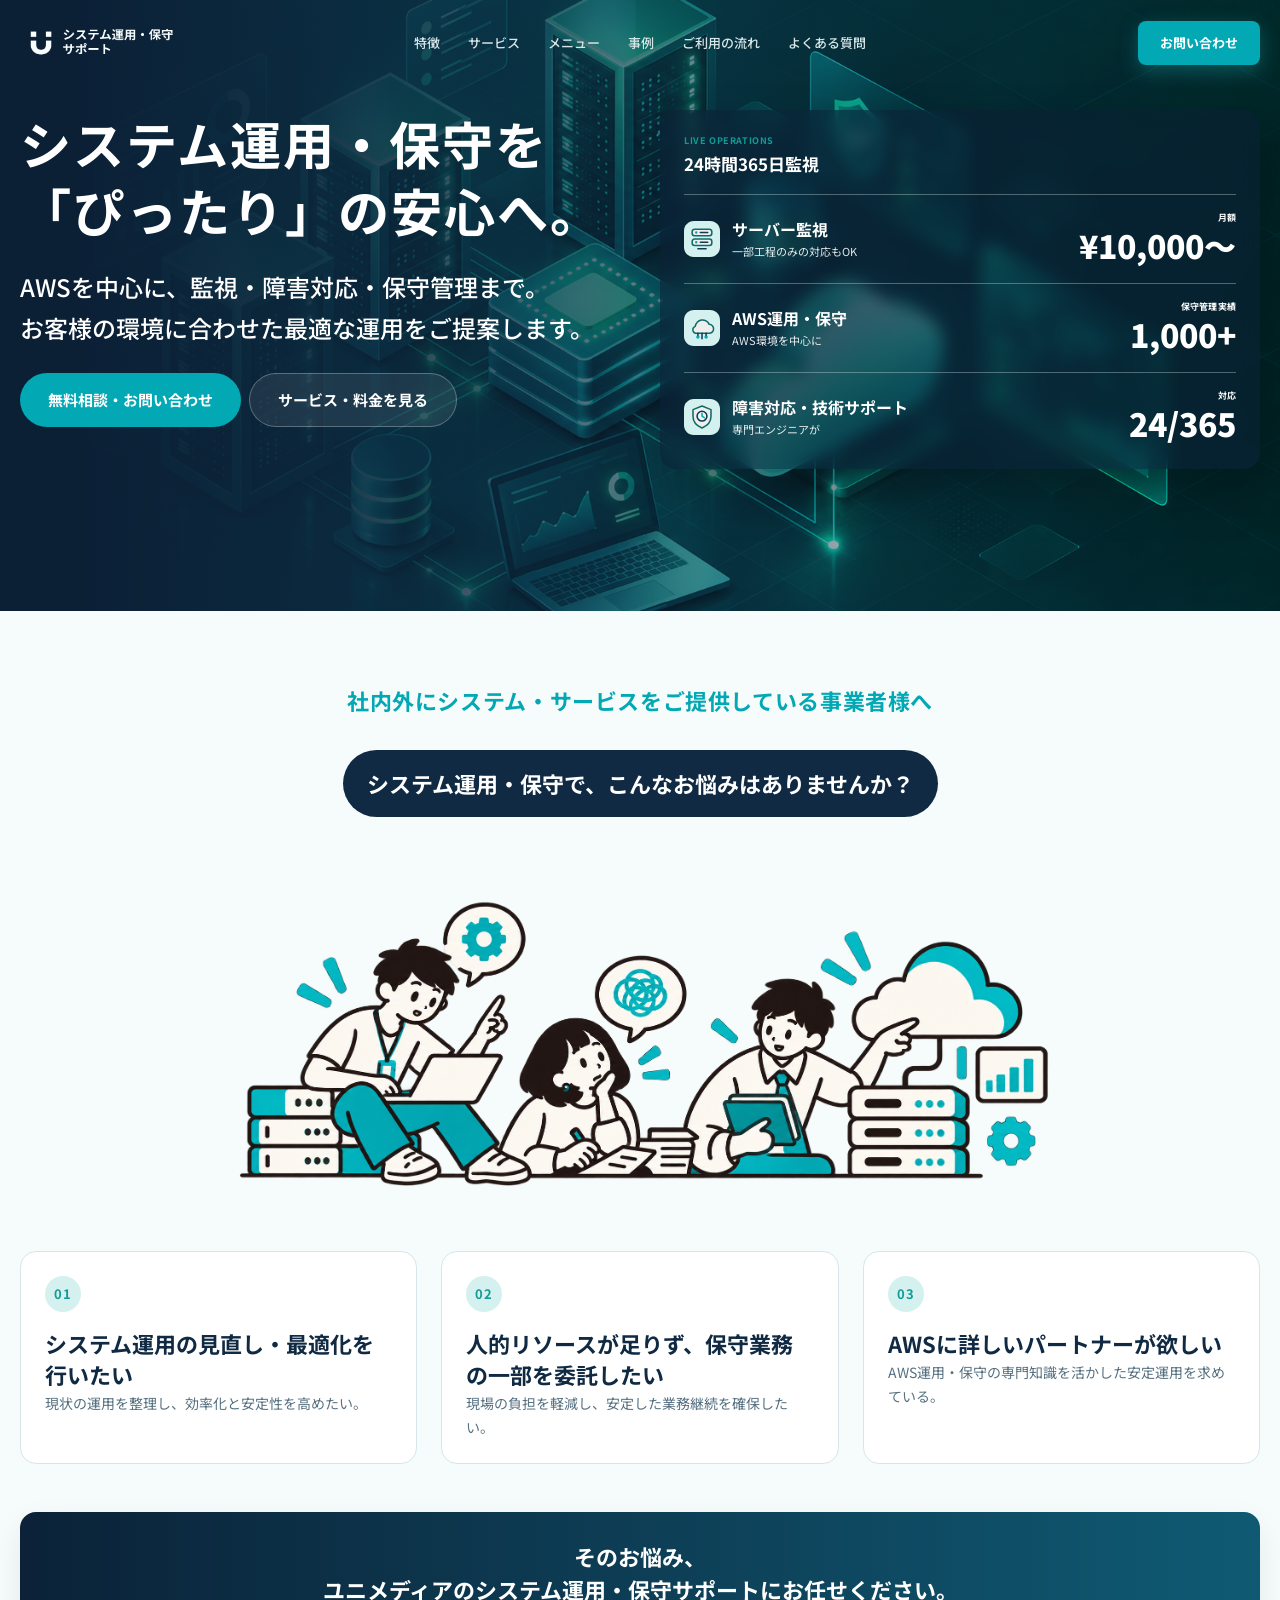
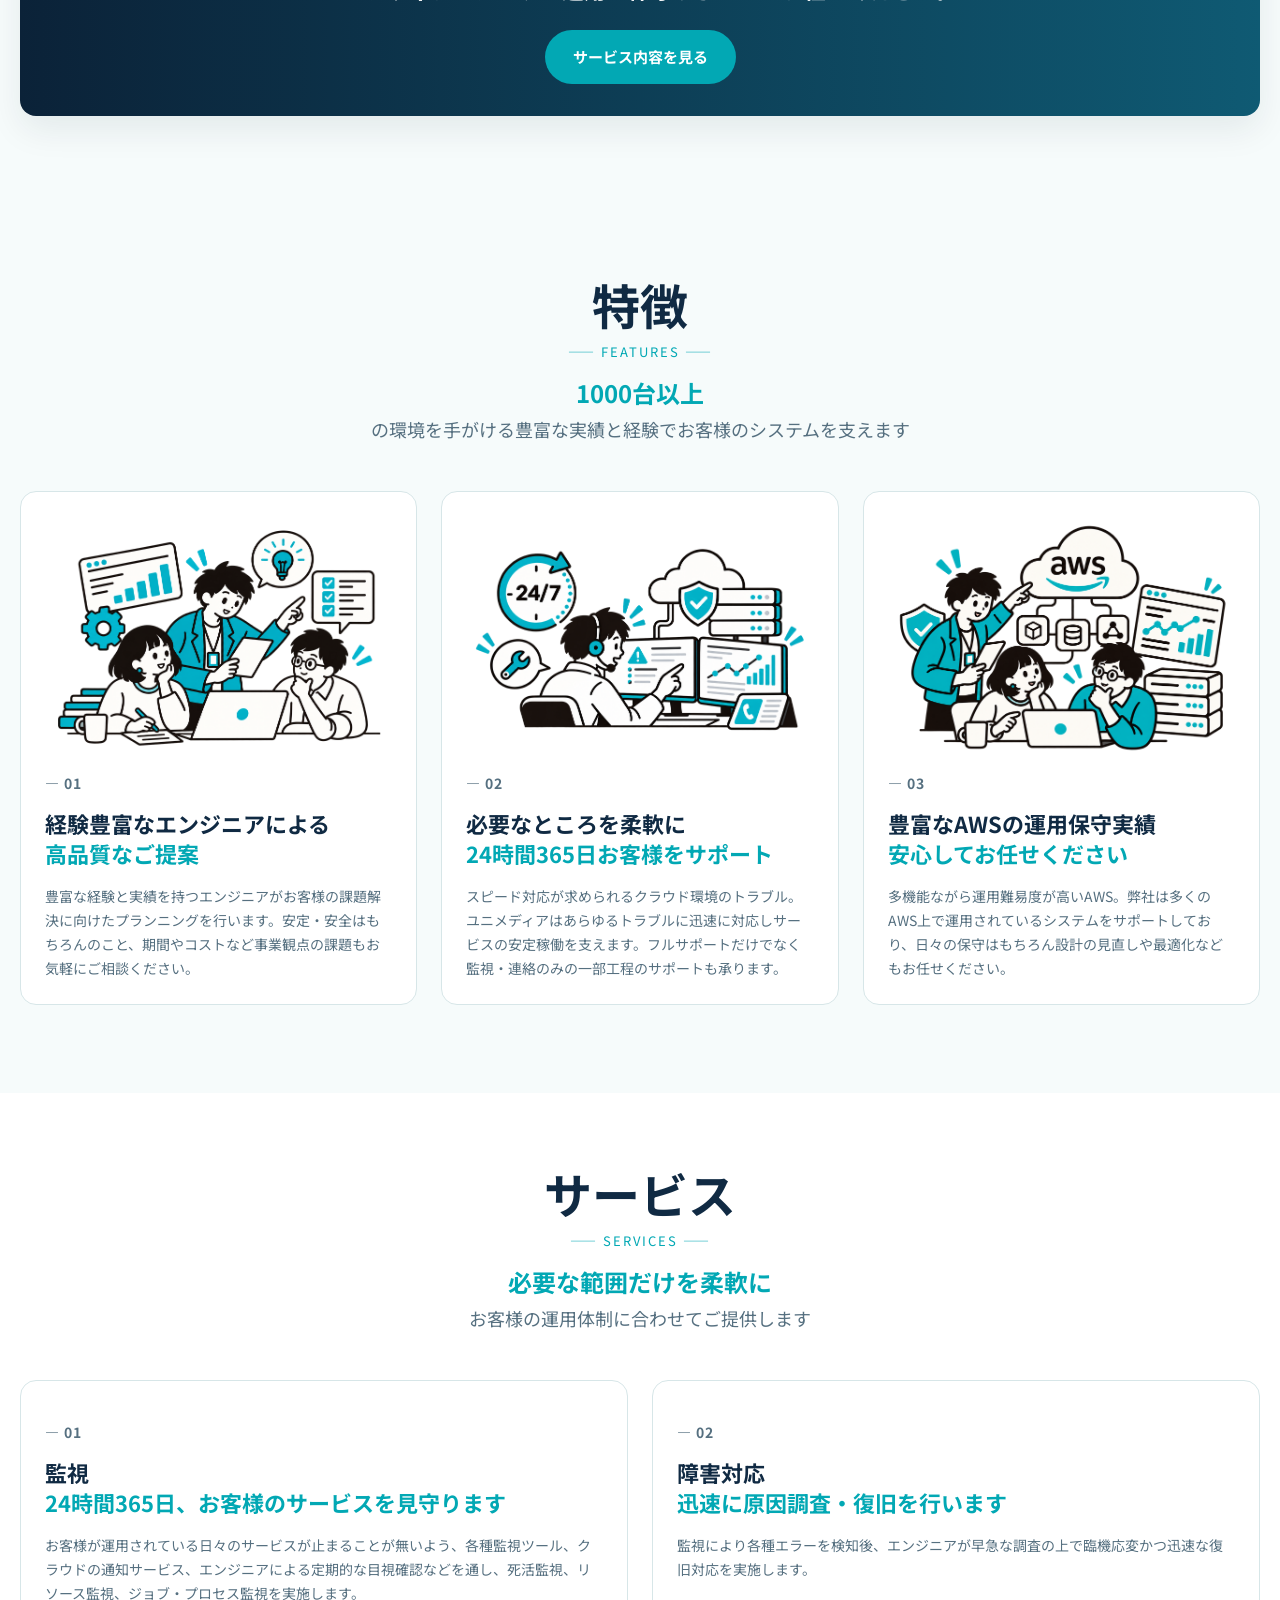
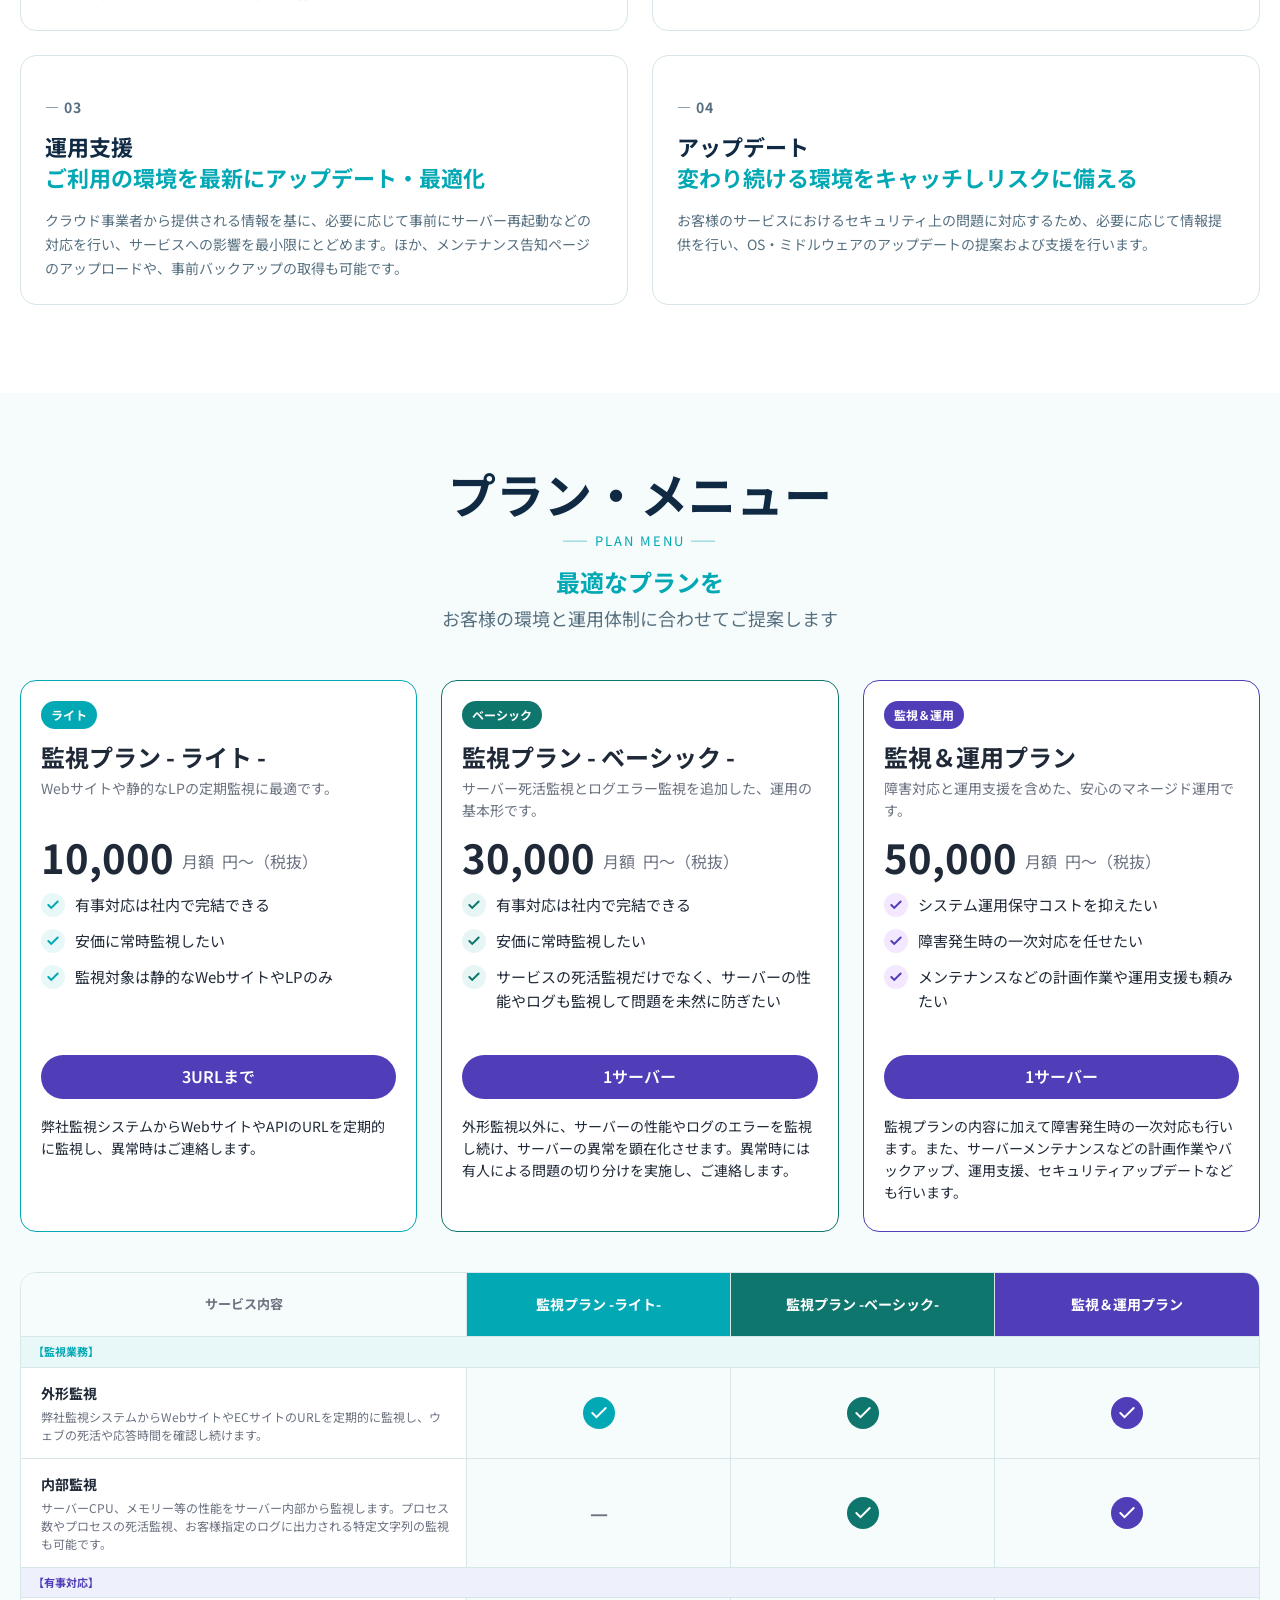
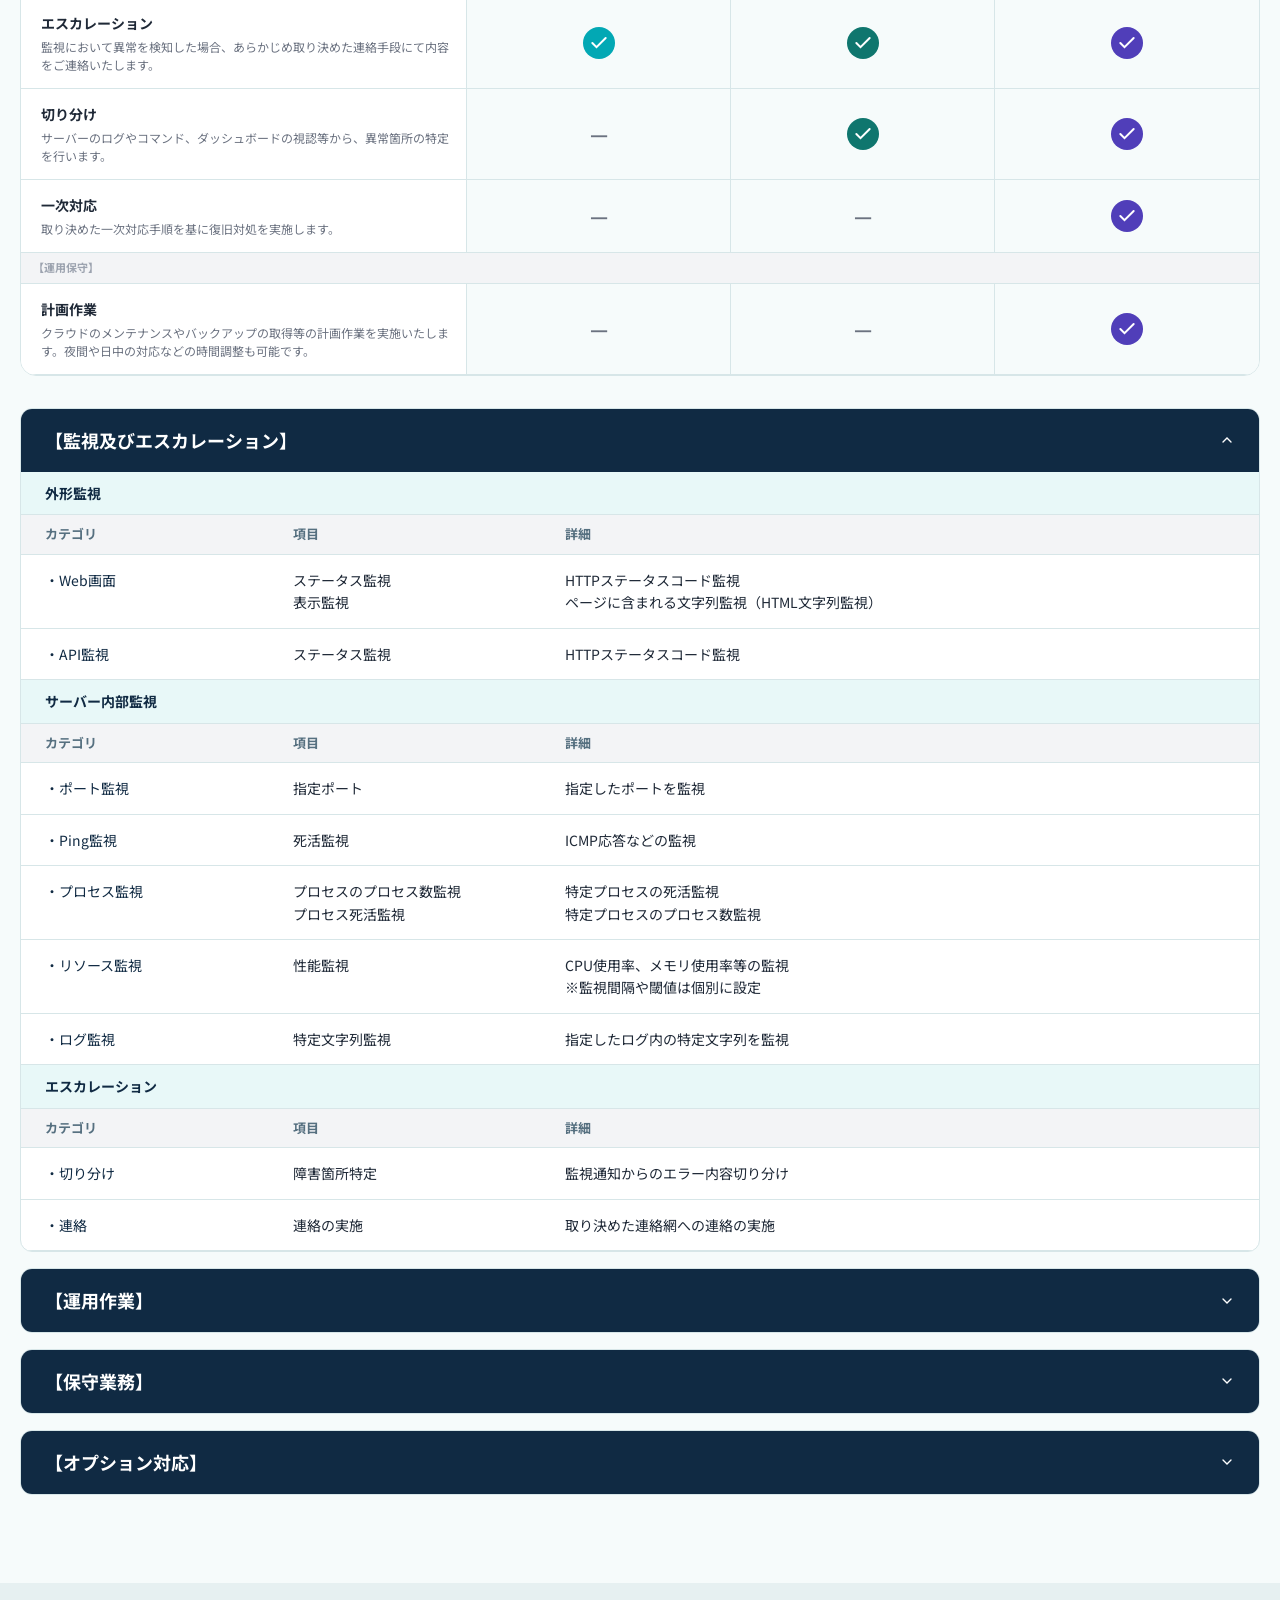
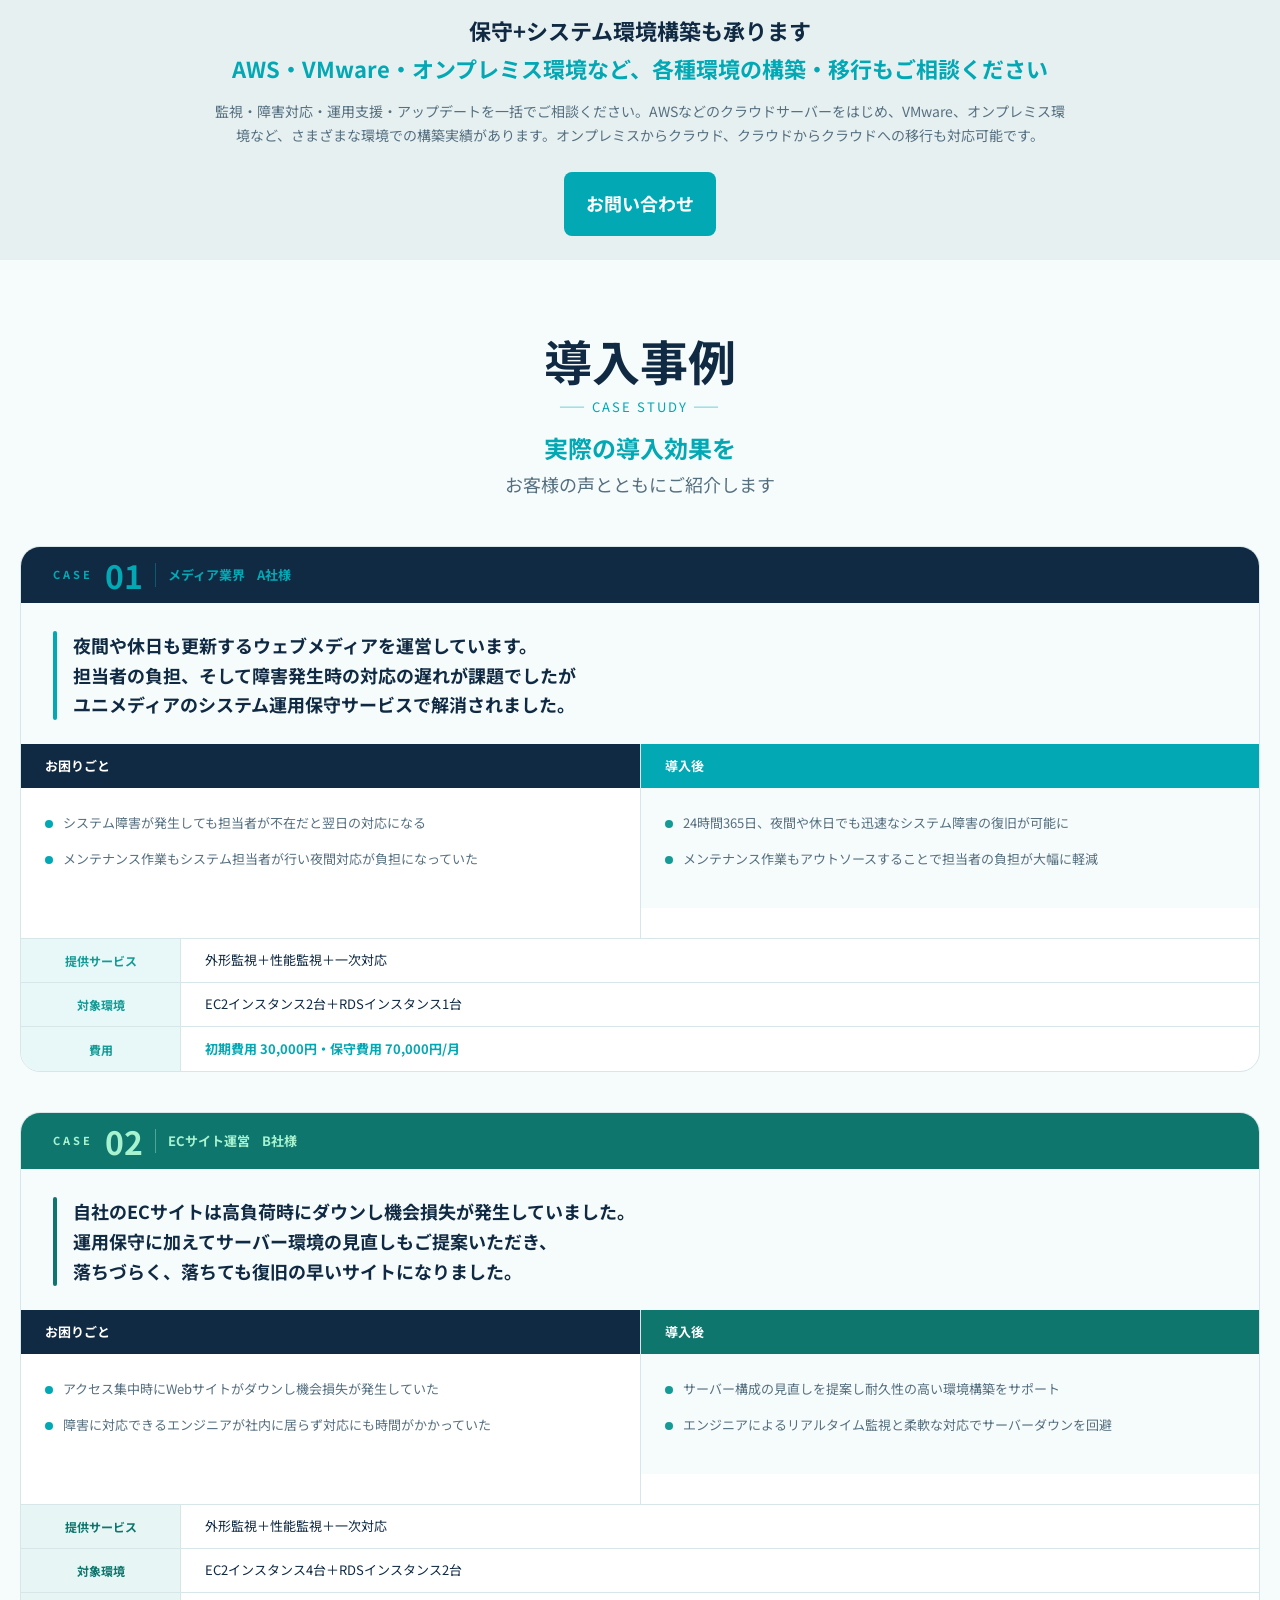
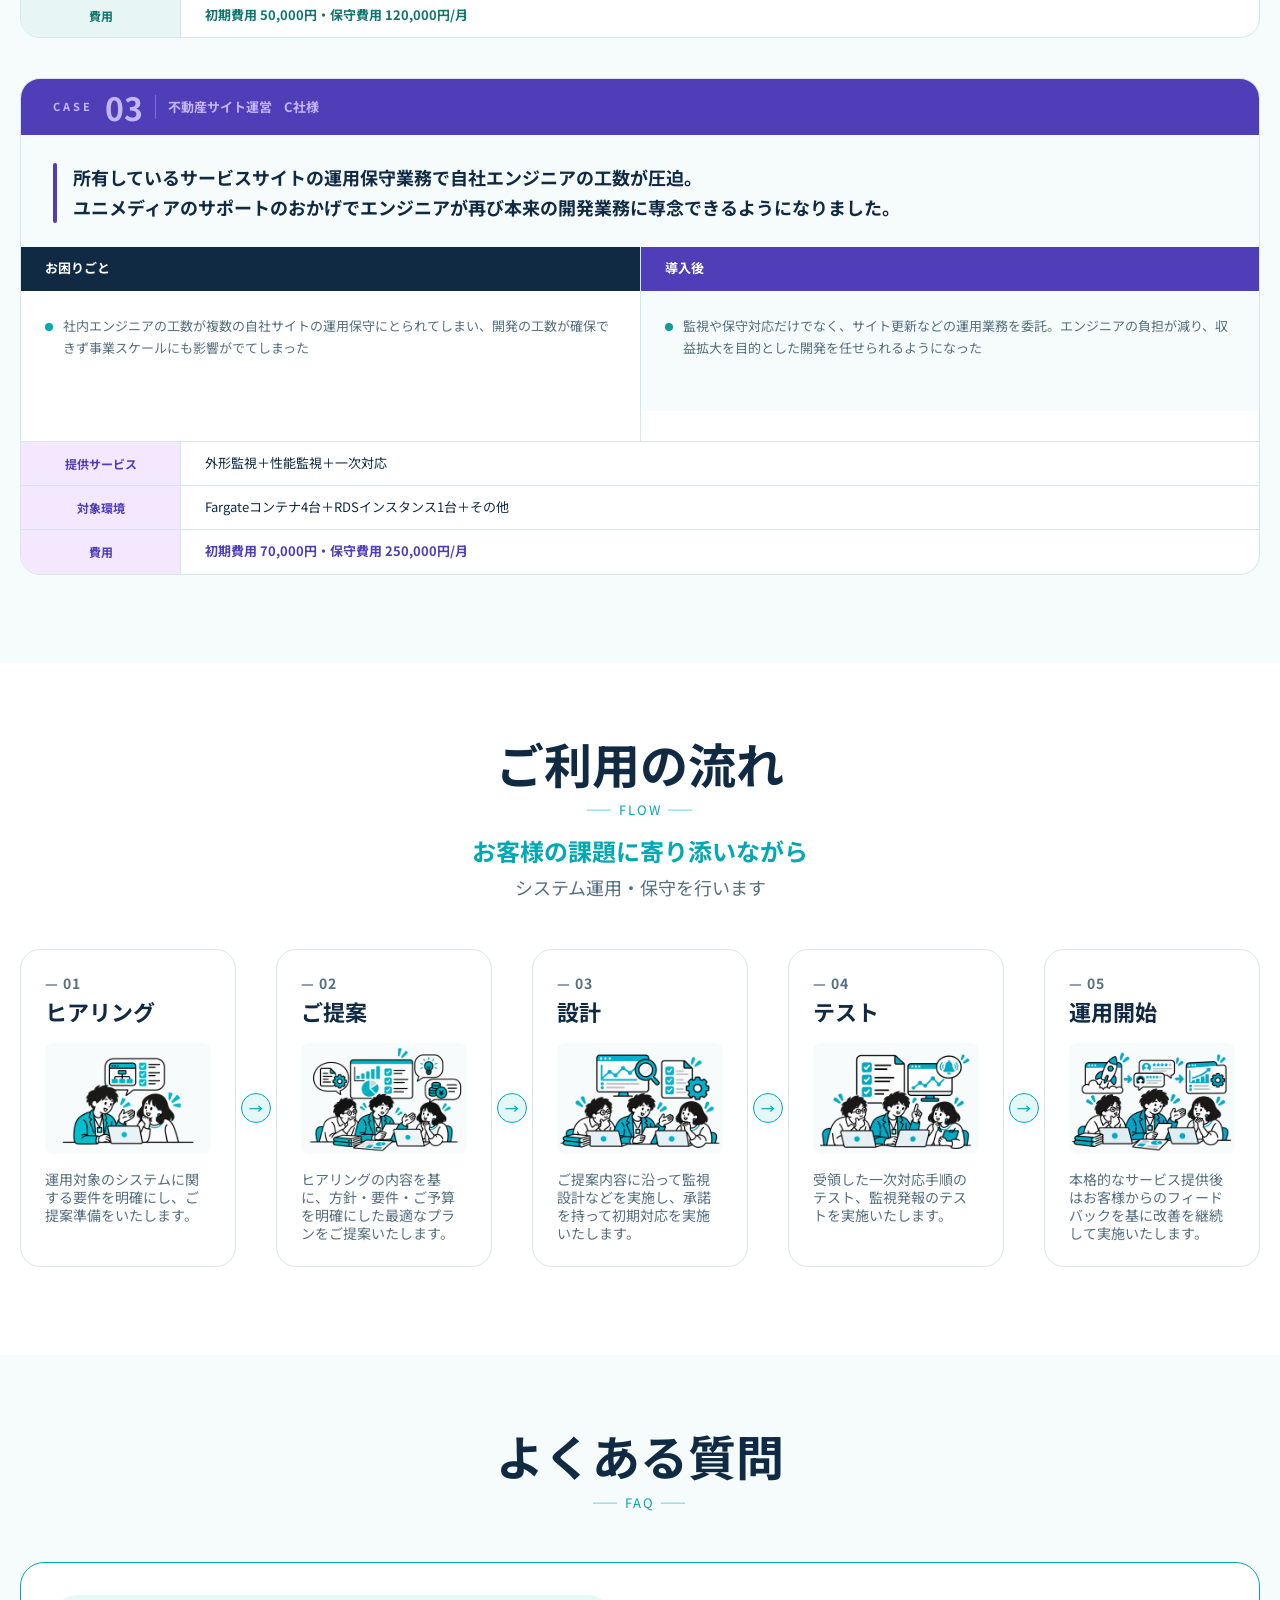
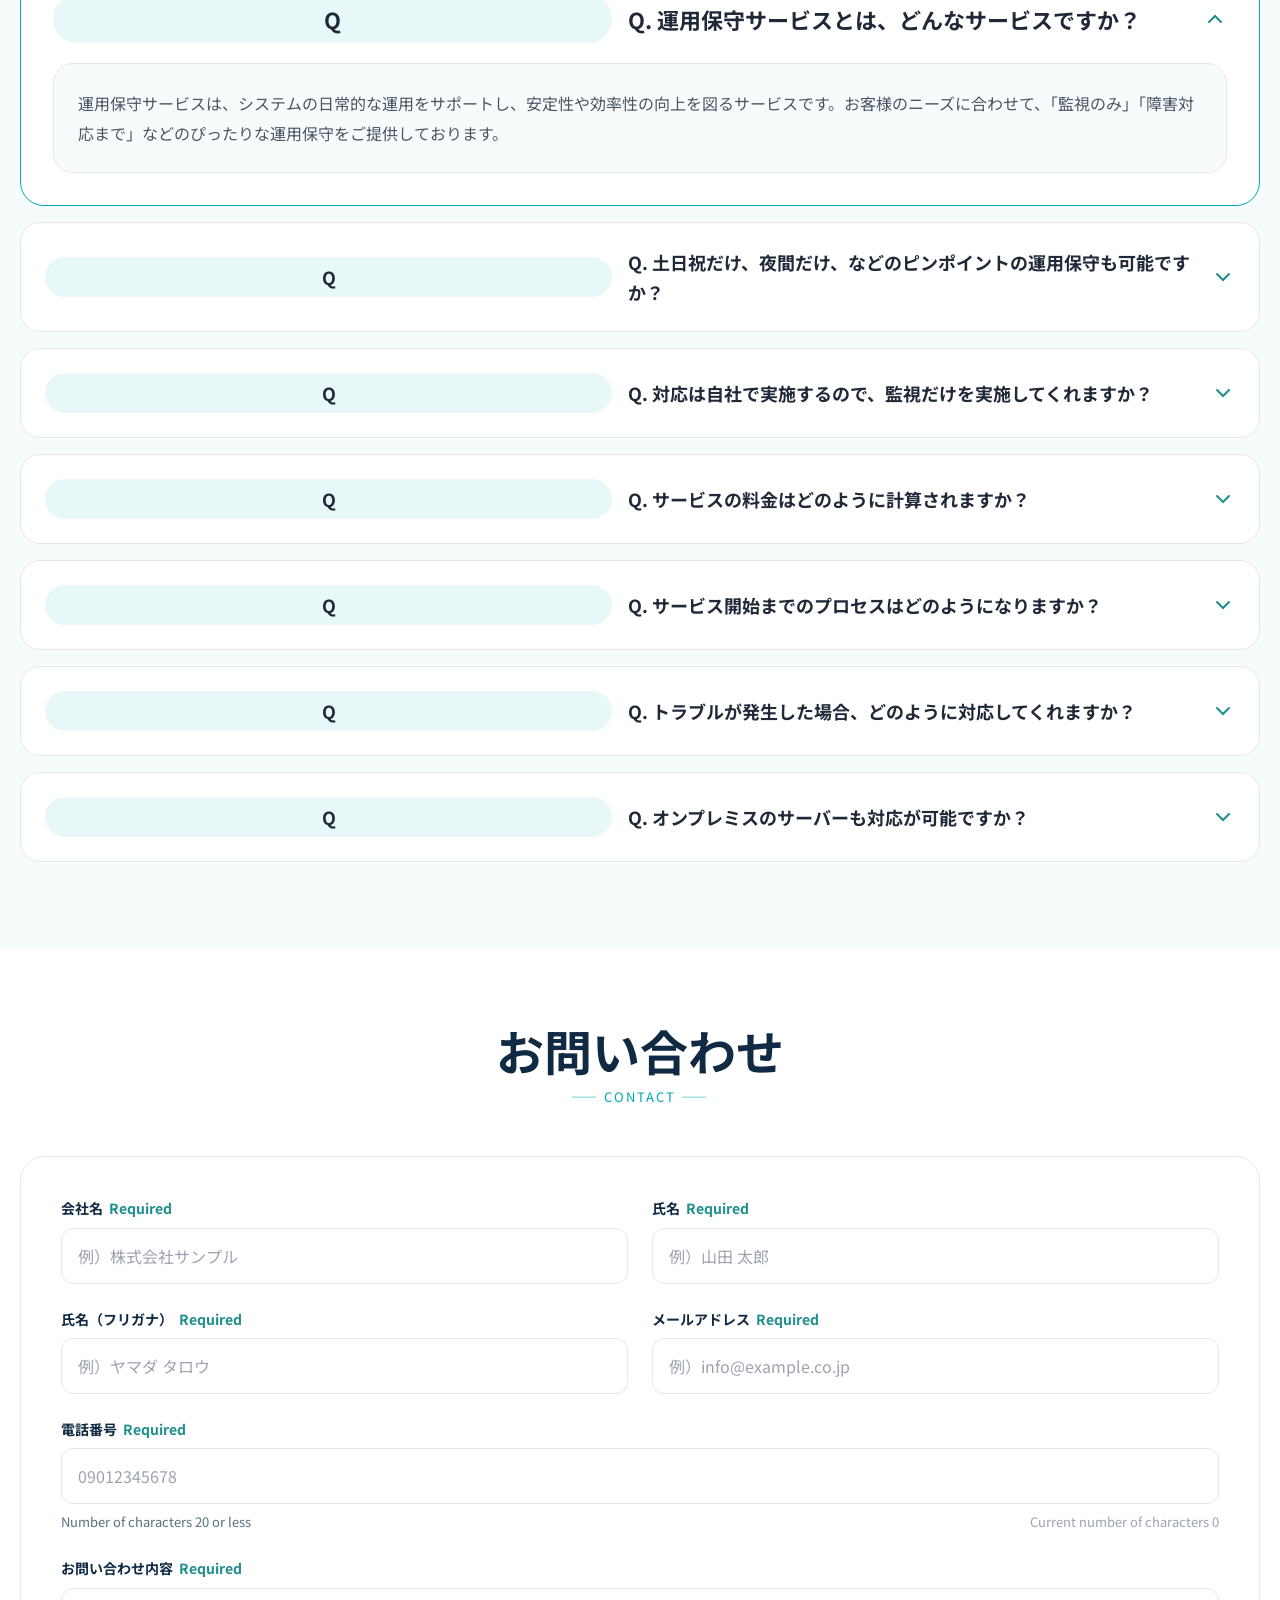
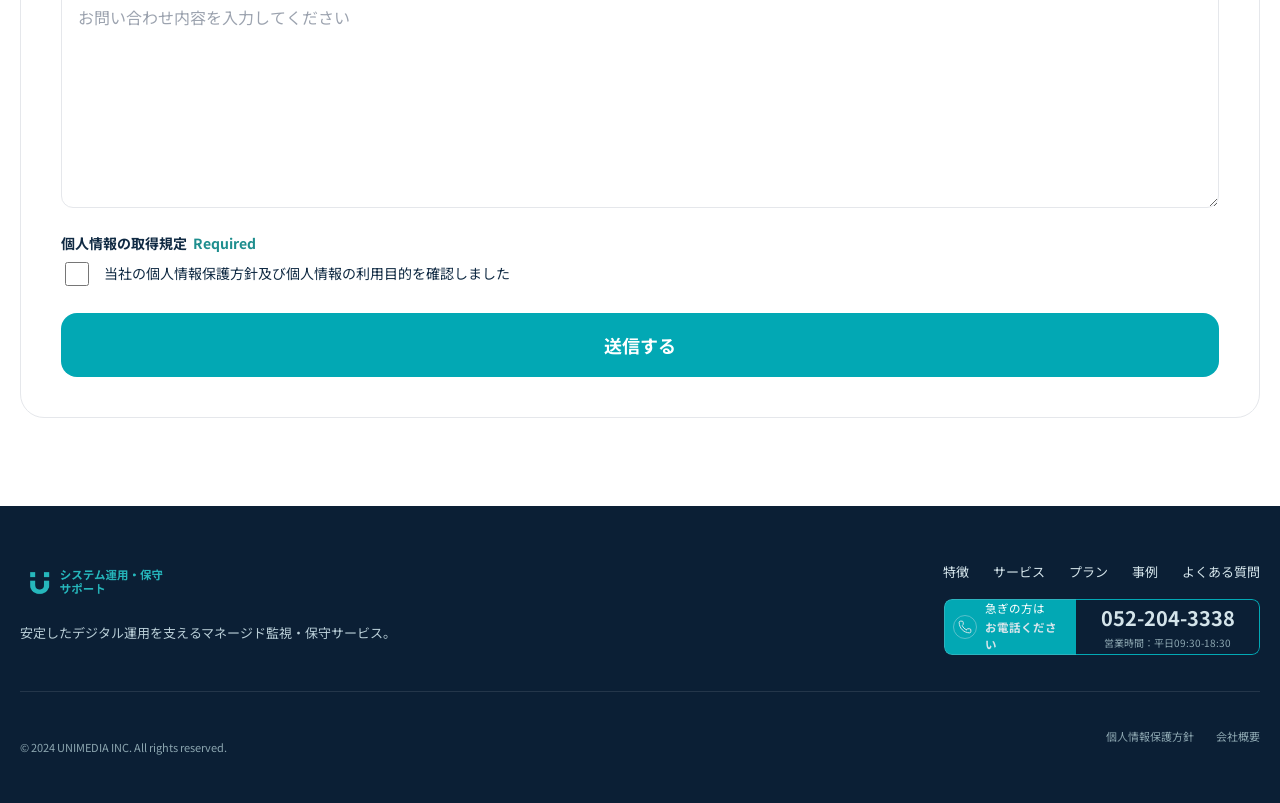
==== commit a3093b16: "feat: refresh flow step images from updated Figma Co-authored-by: Cursor <cursoragent@cursor.com>" ====
--- a/index.html
+++ b/index.html
@@ -8,7 +8,9 @@
       name="description"
       content="AWSを中心に、監視・障害対応・保守管理まで。お客様の環境に合わせた最適な運用をご提案します。"
     />
-    <link rel="stylesheet" href="./styles.css" />
+    <meta http-equiv="Cache-Control" content="no-cache, no-store, must-revalidate" />
+    <meta http-equiv="Pragma" content="no-cache" />
+    <link rel="stylesheet" href="./styles.css?v=20261006b" />
     <link rel="alternate" type="text/plain" href="./llms.txt" title="llms.txt" />
   </head>
   <body>
@@ -632,7 +634,7 @@
               <p class="card-num">— 01</p>
               <h3>ヒアリング</h3>
             </div>
-            <img src="./assets/flow-01.png" alt="" />
+            <img src="./assets/flow-01.png?v=20261006c" alt="" />
             <p>運用対象のシステムに関する要件を明確にし、ご提案準備をいたします。</p>
           </article>
           <span class="flow-arrow" aria-hidden="true">→</span>
@@ -641,7 +643,7 @@
               <p class="card-num">— 02</p>
               <h3>ご提案</h3>
             </div>
-            <img src="./assets/flow-02.png" alt="" />
+            <img src="./assets/flow-02.png?v=20261006c" alt="" />
             <p>ヒアリングの内容を基に、方針・要件・ご予算を明確にした最適なプランをご提案いたします。</p>
           </article>
           <span class="flow-arrow" aria-hidden="true">→</span>
@@ -650,7 +652,7 @@
               <p class="card-num">— 03</p>
               <h3>設計</h3>
             </div>
-            <img src="./assets/flow-03.png" alt="" />
+            <img src="./assets/flow-03.png?v=20261006c" alt="" />
             <p>ご提案内容に沿って監視設計などを実施し、承諾を持って初期対応を実施いたします。</p>
           </article>
           <span class="flow-arrow" aria-hidden="true">→</span>
@@ -659,7 +661,7 @@
               <p class="card-num">— 04</p>
               <h3>テスト</h3>
             </div>
-            <img src="./assets/flow-04.png" alt="" />
+            <img src="./assets/flow-04.png?v=20261006c" alt="" />
             <p>受領した一次対応手順のテスト、監視発報のテストを実施いたします。</p>
           </article>
           <span class="flow-arrow" aria-hidden="true">→</span>
@@ -668,7 +670,7 @@
               <p class="card-num">— 05</p>
               <h3>運用開始</h3>
             </div>
-            <img src="./assets/flow-05.png" alt="" />
+            <img src="./assets/flow-05.png?v=20261006c" alt="" />
             <p>本格的なサービス提供後はお客様からのフィードバックを基に改善を継続して実施いたします。</p>
           </article>
         </div>
@@ -877,6 +879,6 @@
       ↑
     </button>
 
-    <script src="./main.js"></script>
+    <script src="./main.js?v=20261006b"></script>
   </body>
 </html>
--- a/styles.css
+++ b/styles.css
@@ -1265,9 +1265,11 @@
 
 .step-card img {
   width: 100%;
-  aspect-ratio: 3 / 2;
-  object-fit: cover;
+  aspect-ratio: 1536 / 1024;
+  object-fit: contain;
+  object-position: center;
   border-radius: 8px;
+  background: #f7fbfb;
 }
 
 .step-card p {
@@ -1778,16 +1780,56 @@
   .footer-phone {
     width: 100%;
     max-width: 420px;
+    height: auto;
+    min-height: 56px;
   }
 
   .footer-phone__cta,
   .footer-phone__number {
     width: auto;
     flex: 1;
+    min-width: 0;
   }
 }
 
 @media (max-width: 720px) {
+  .footer-phone {
+    flex-direction: column;
+    max-width: none;
+    height: auto;
+  }
+
+  .footer-phone__cta,
+  .footer-phone__number {
+    width: 100%;
+    flex: none;
+    border-radius: 0;
+  }
+
+  .footer-phone__cta {
+    border: 1px solid rgba(212, 228, 234, 0.2);
+    border-bottom: 0;
+    border-radius: 8px 8px 0 0;
+    justify-content: flex-start;
+    padding: 12px 14px;
+  }
+
+  .footer-phone__number {
+    border: 1px solid var(--teal);
+    border-radius: 0 0 8px 8px;
+    padding: 12px 14px;
+  }
+
+  .footer-phone__tel {
+    font-size: 22px;
+  }
+
+  .footer-phone__label {
+    flex-direction: row;
+    flex-wrap: wrap;
+    gap: 0 4px;
+    font-size: 13px;
+  }
   .section-heading h2 {
     font-size: 36px;
   }
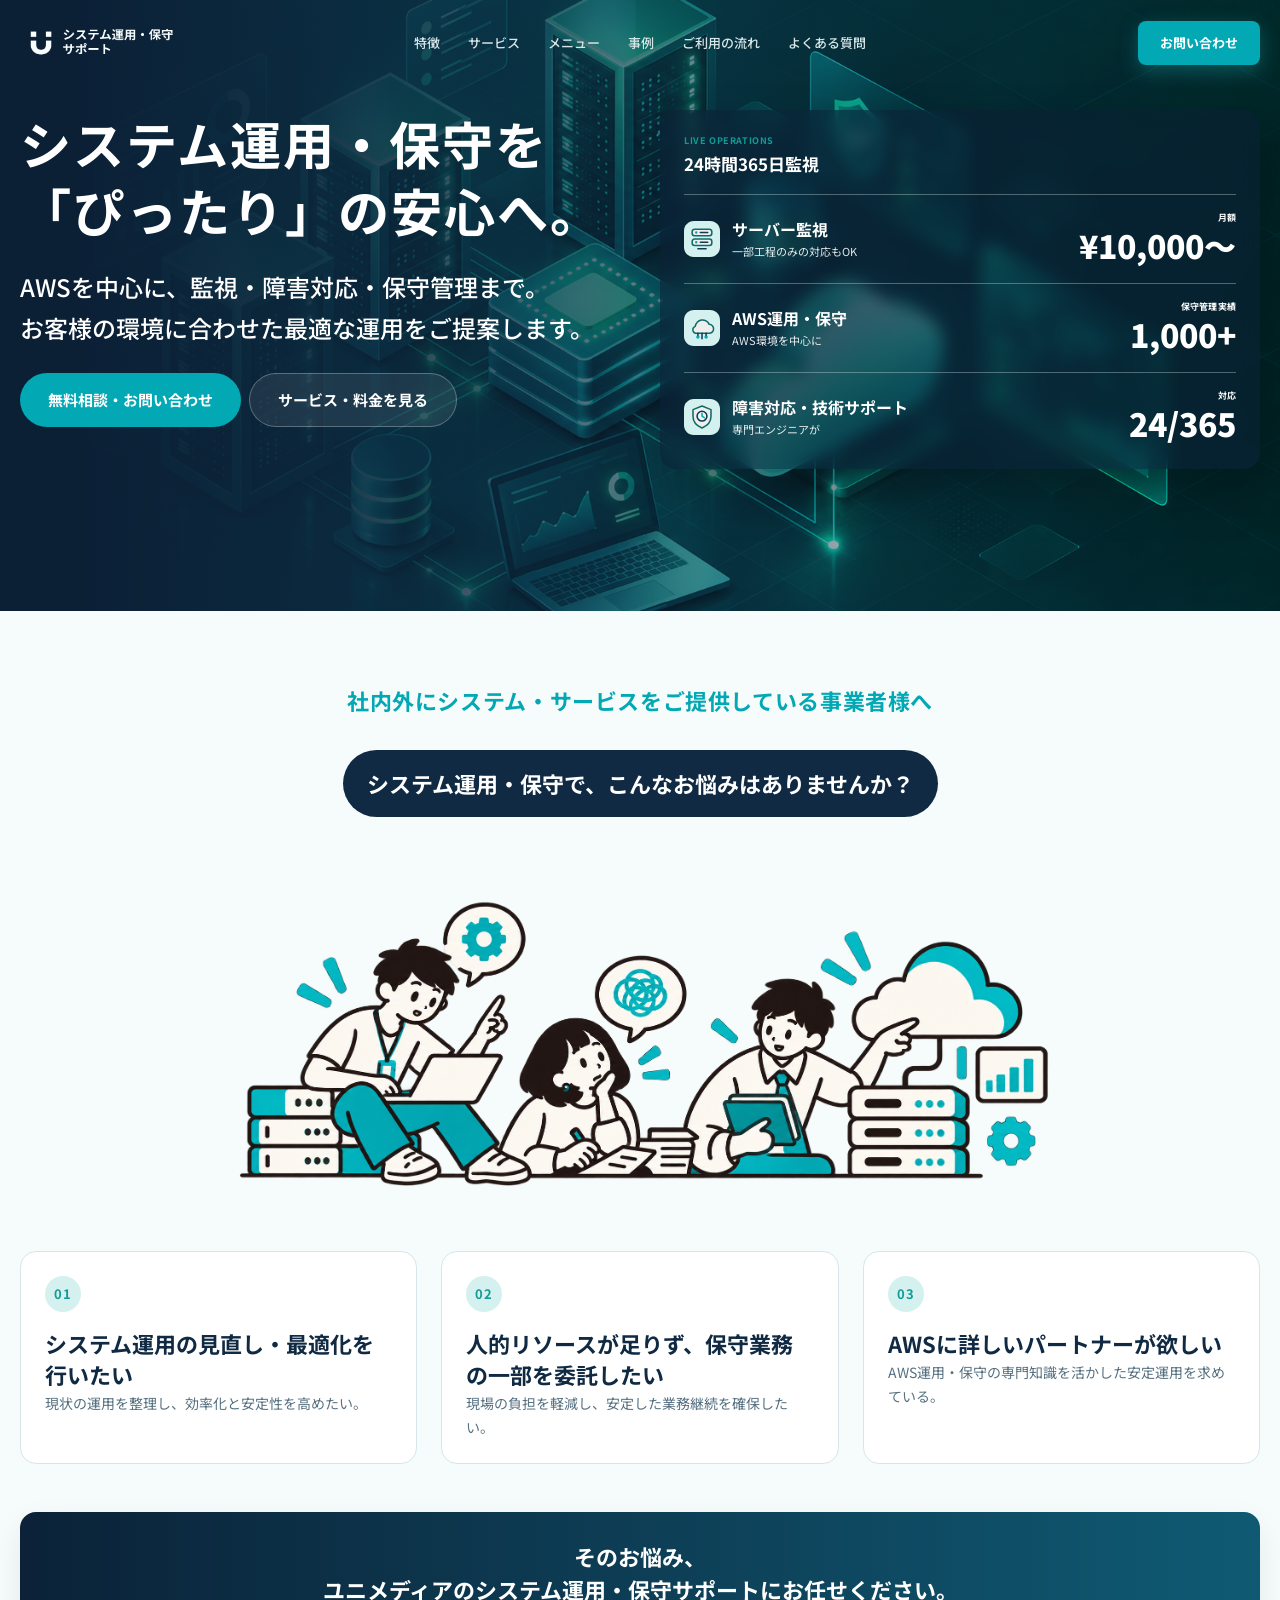
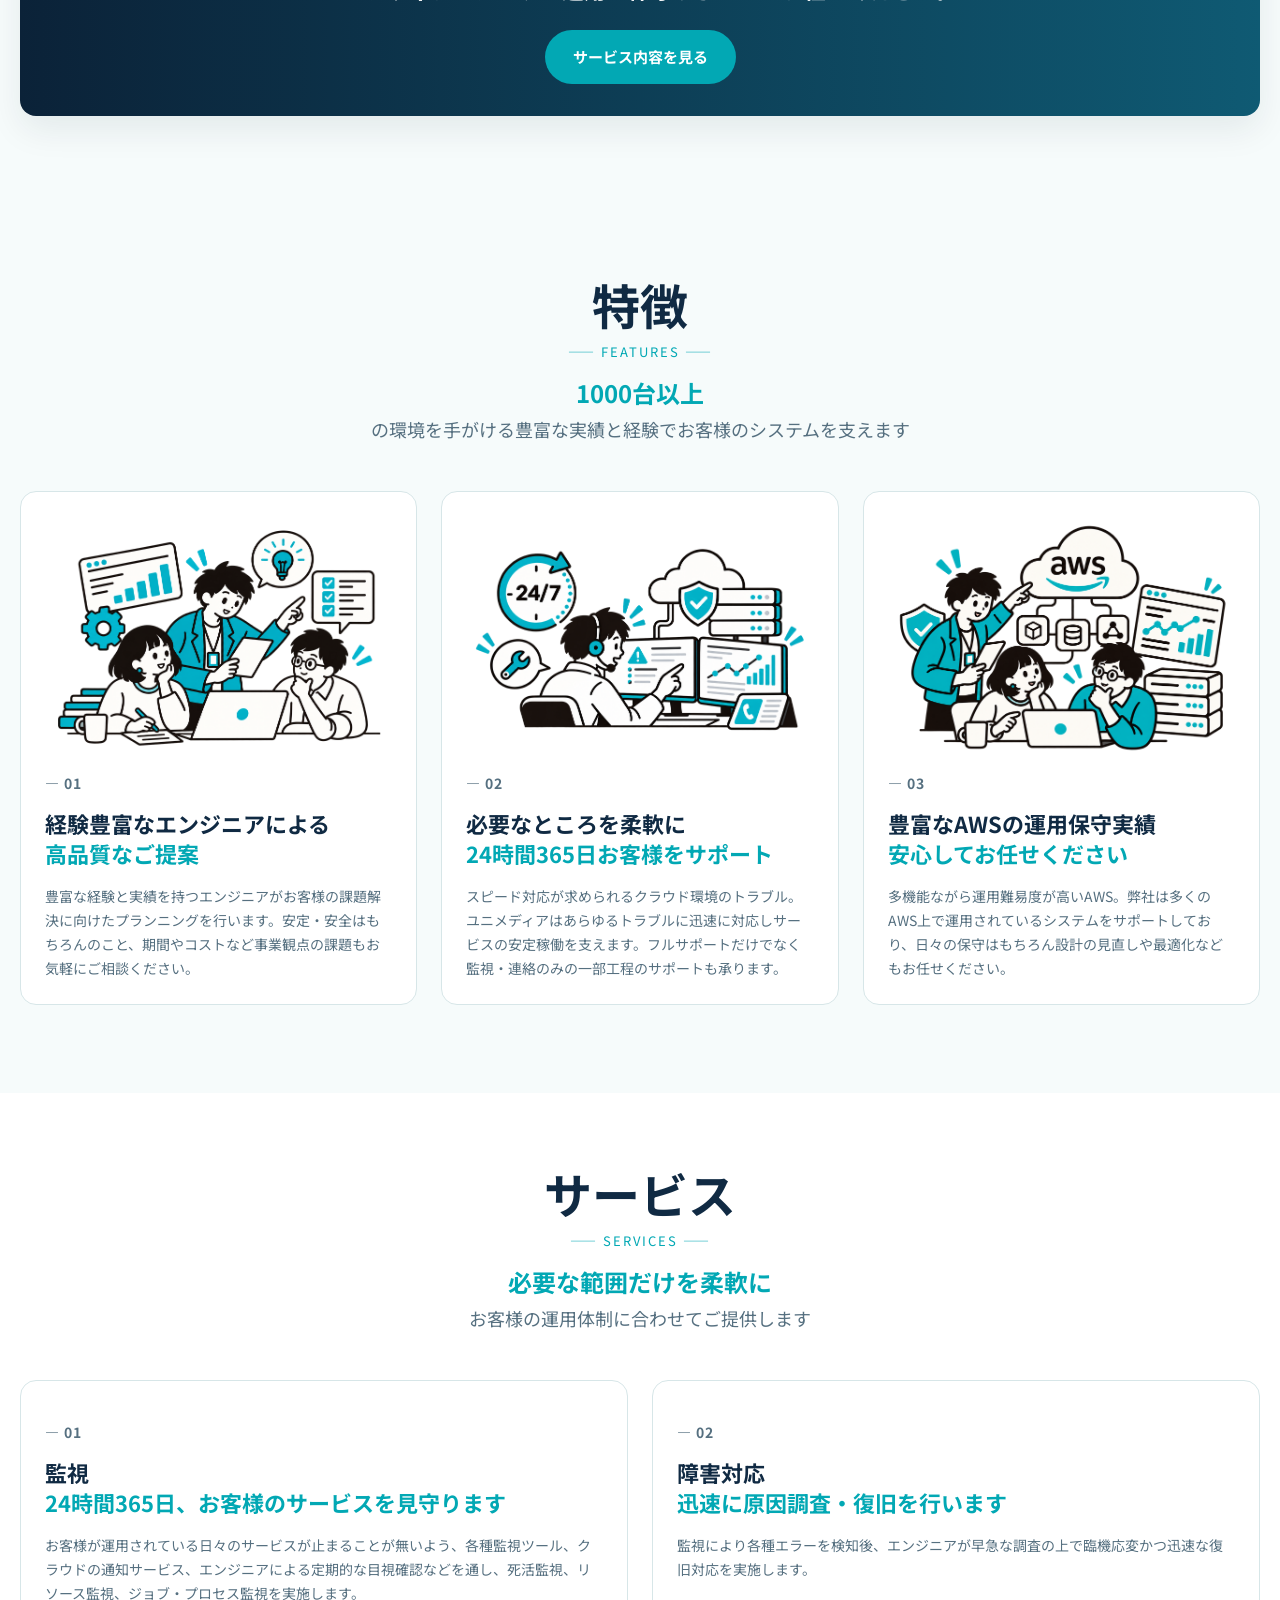
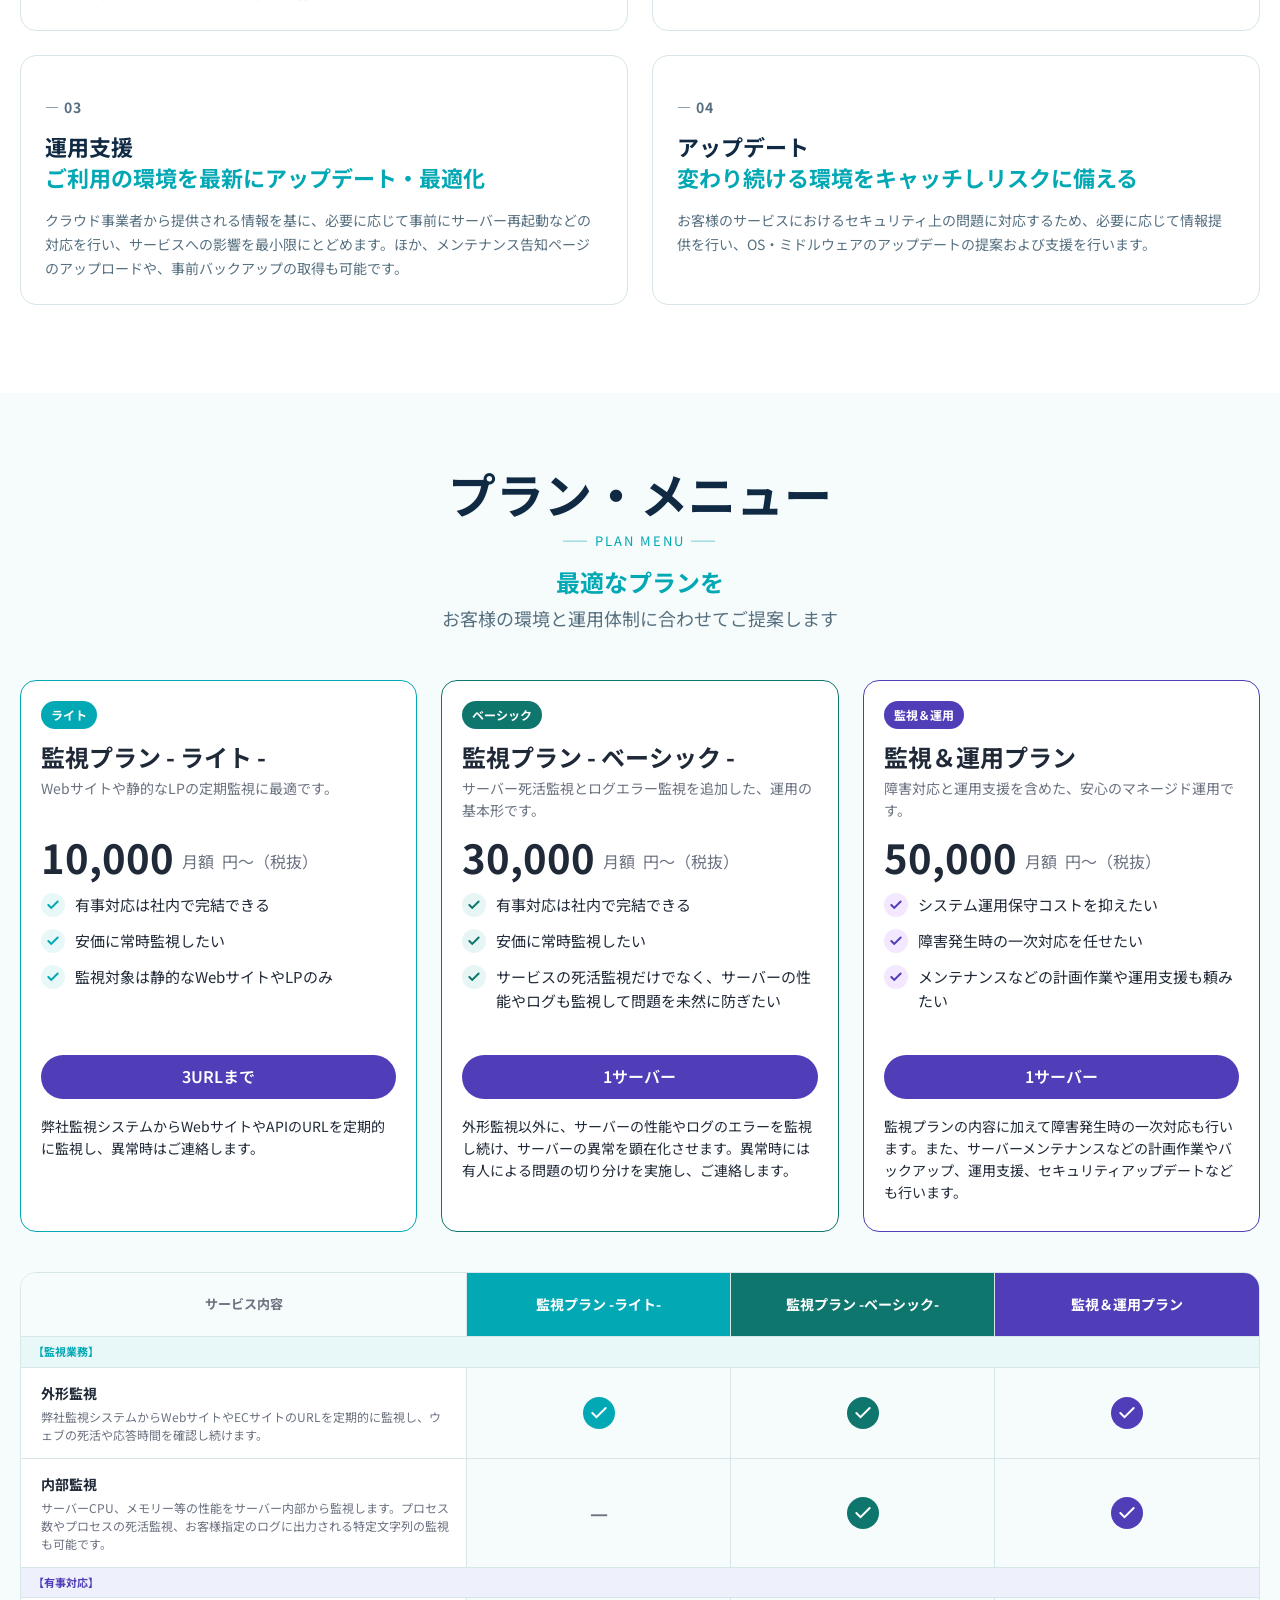
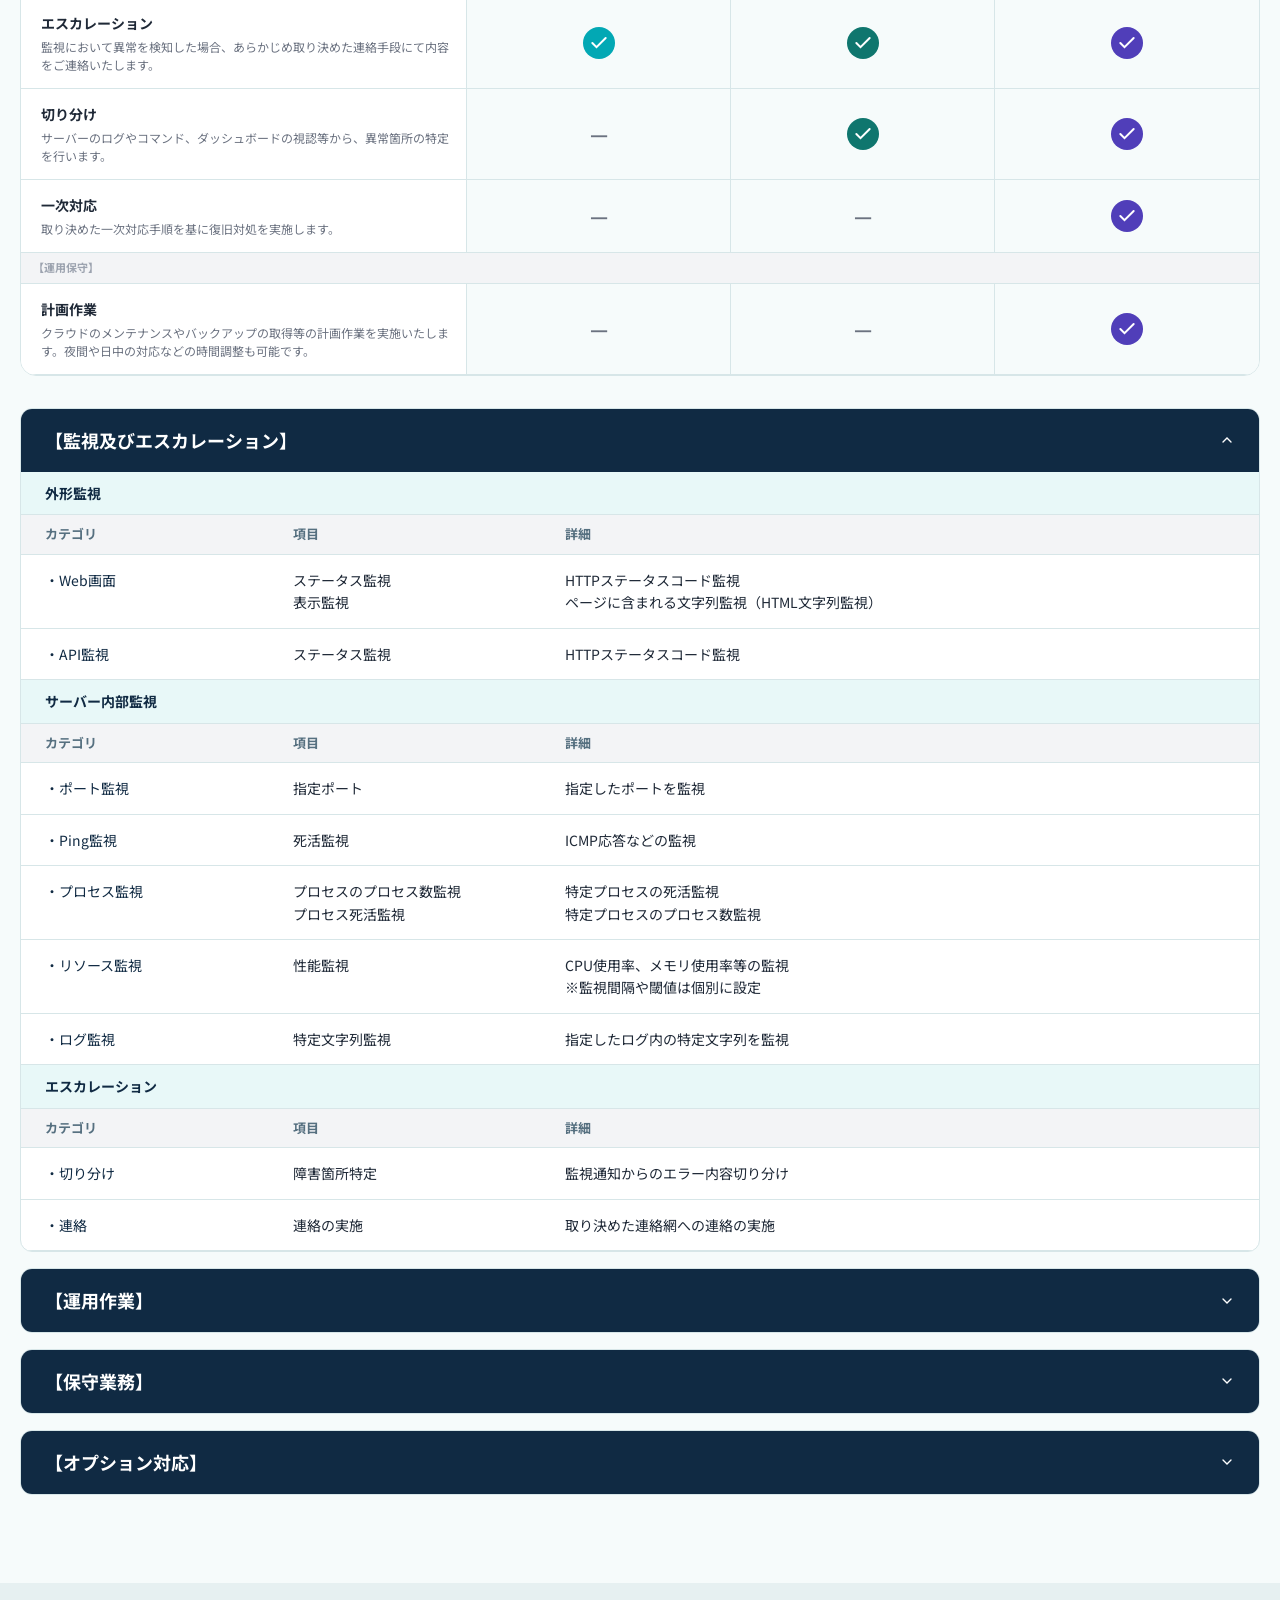
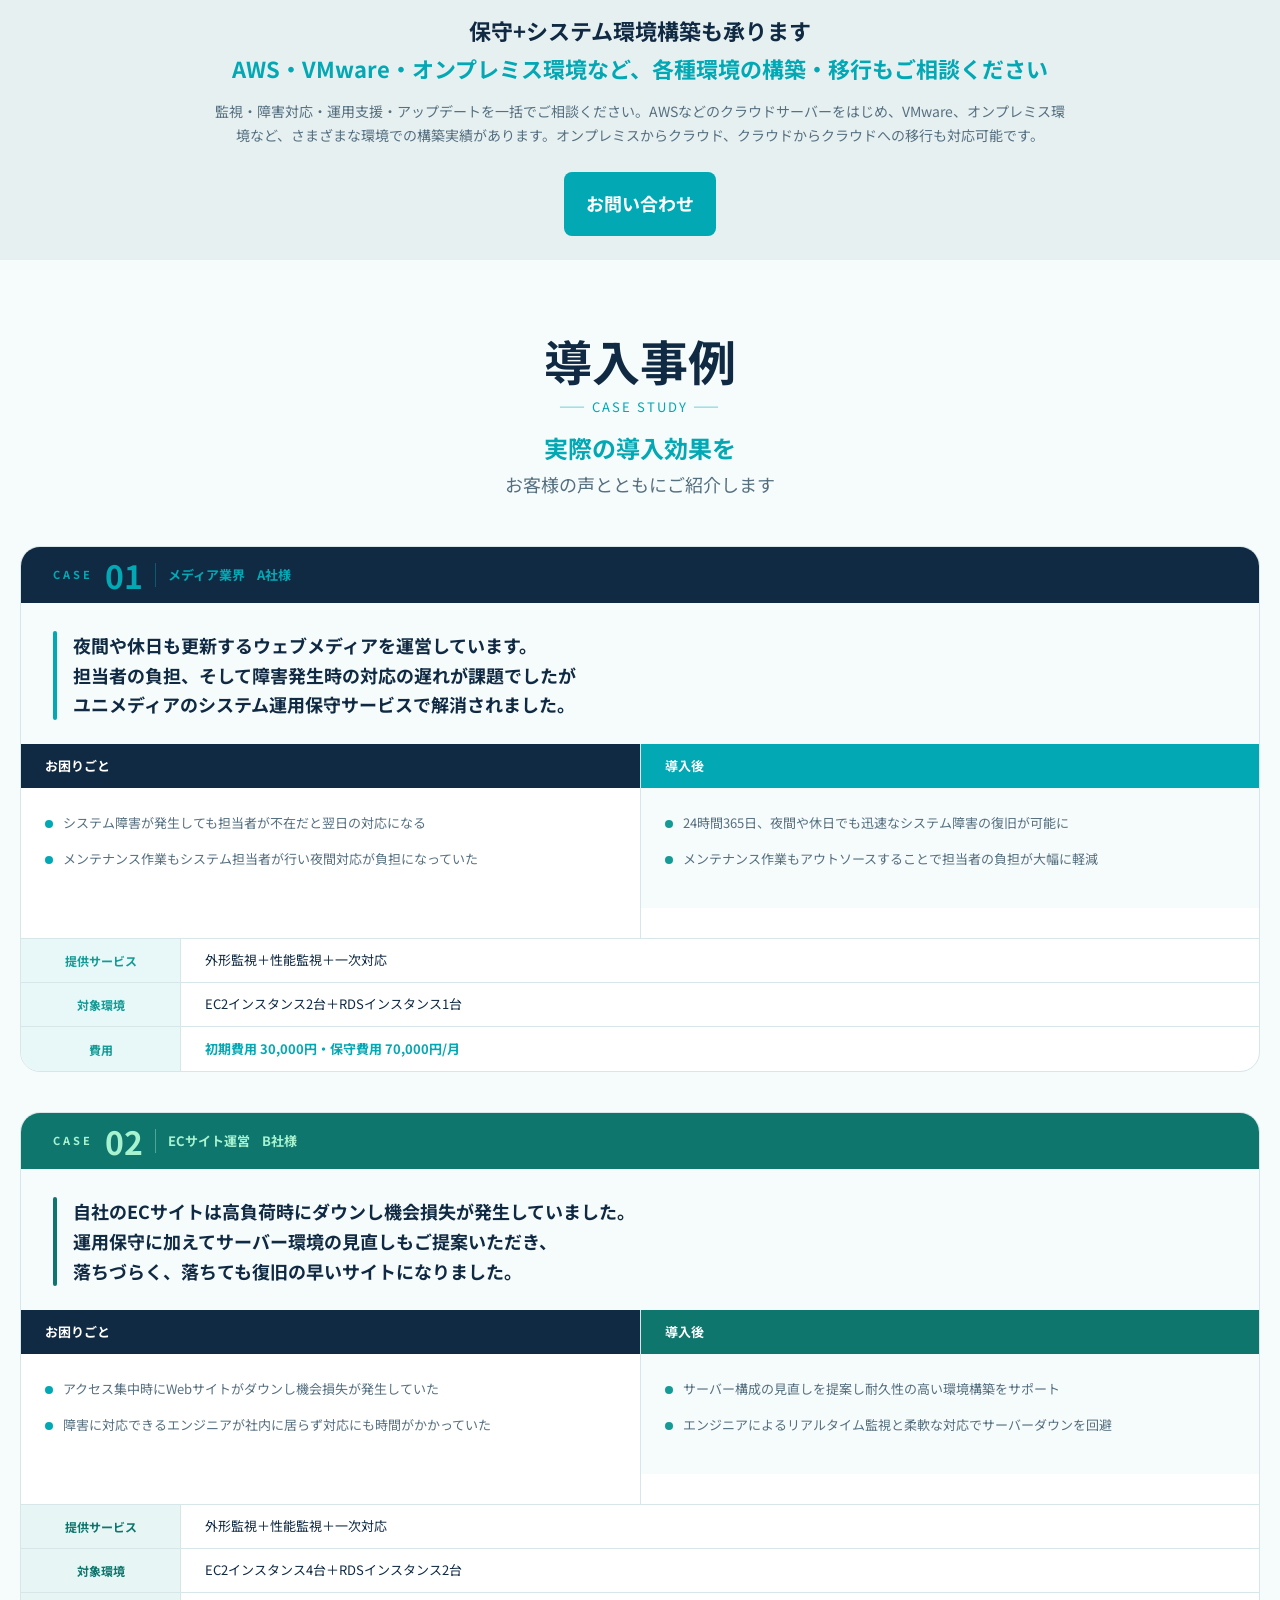
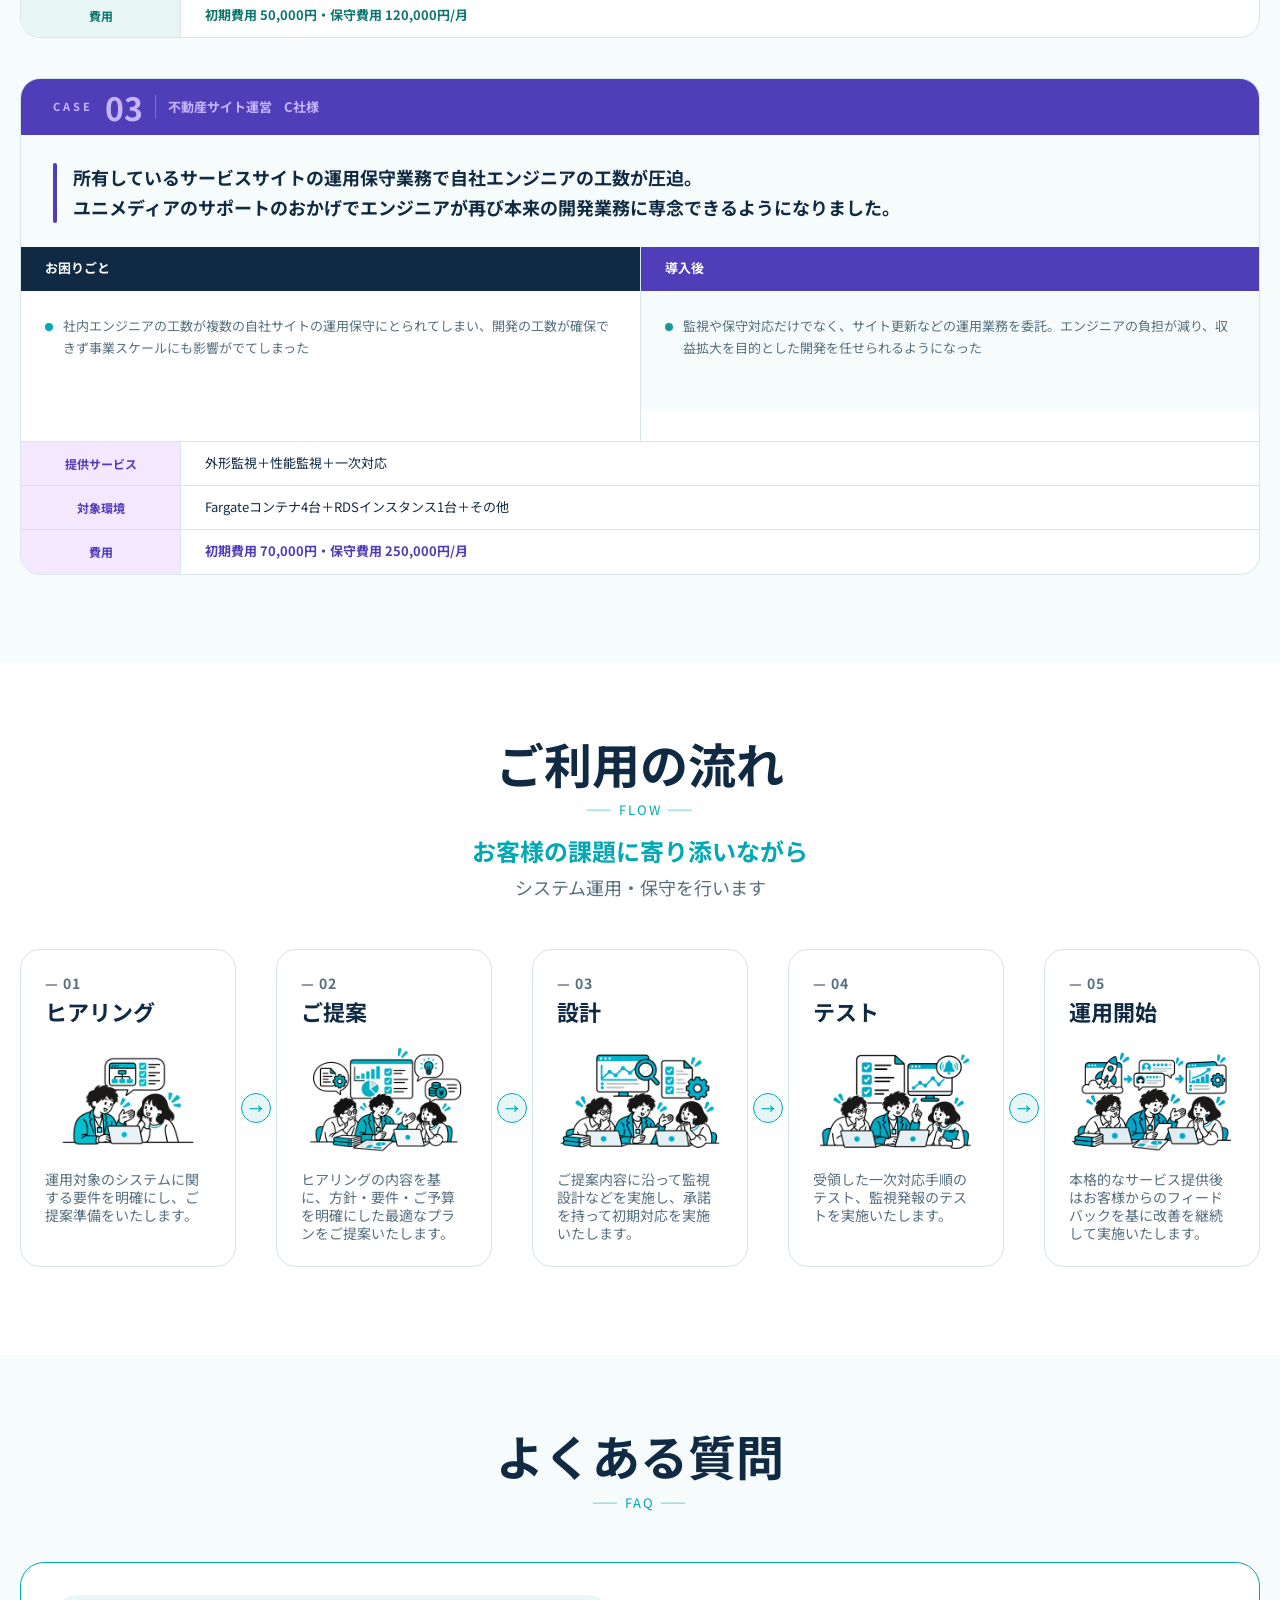
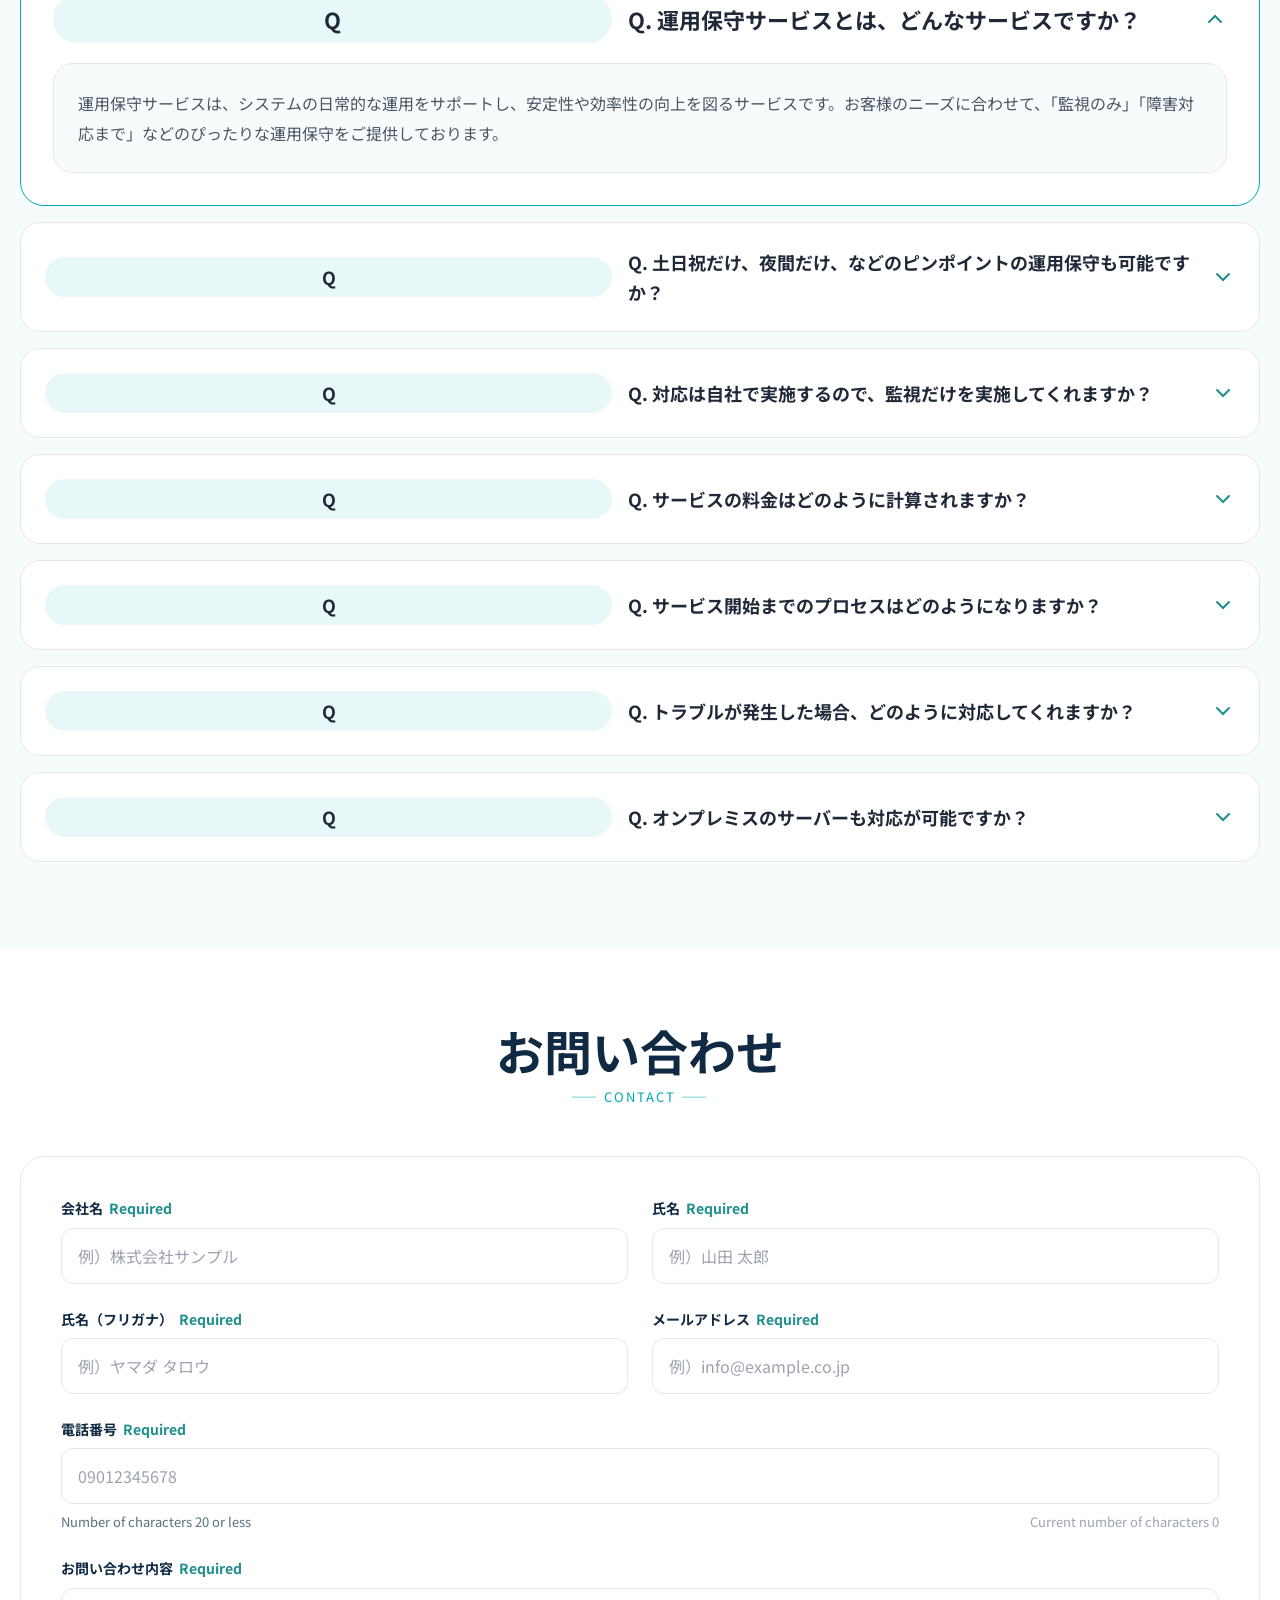
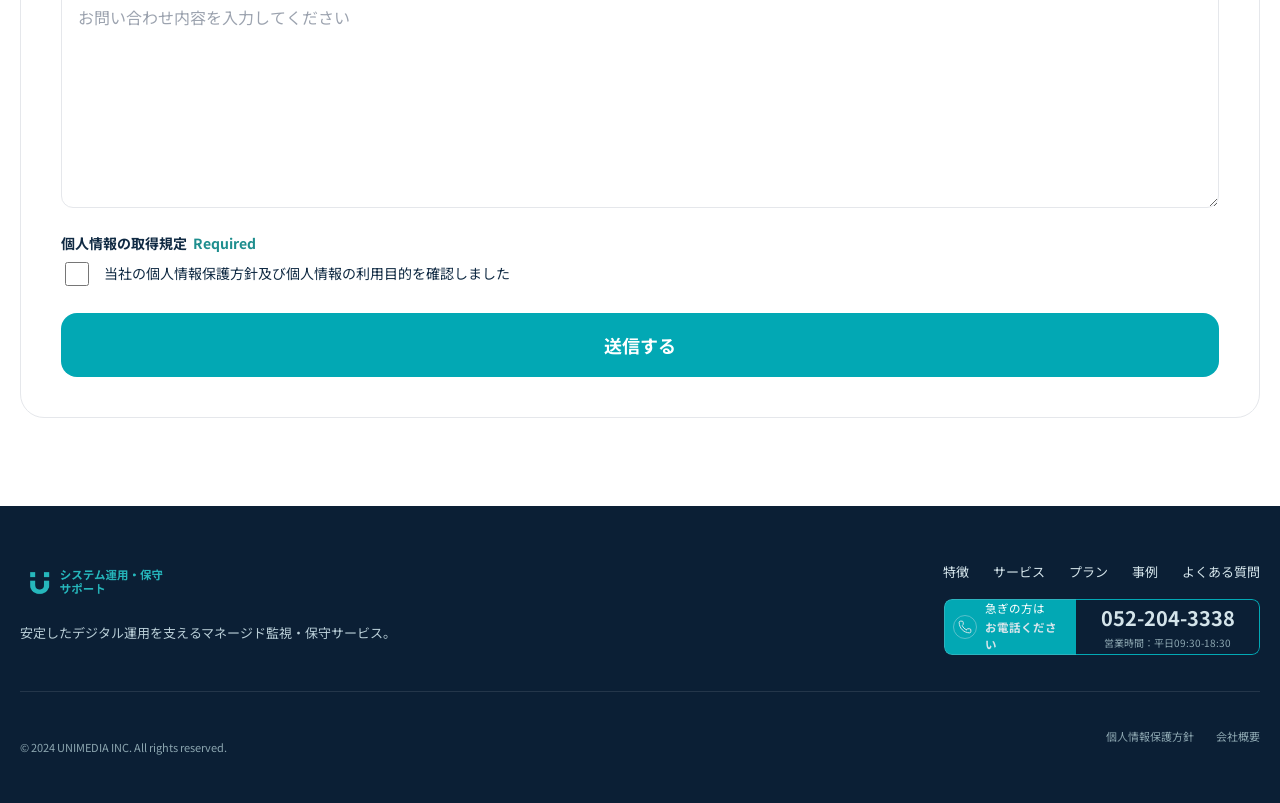
==== commit dfcfd0c6: "fix: make flow images transparent so they match white cards Co-authored-by: Cursor <cursoragent@curs" ====
--- a/index.html
+++ b/index.html
@@ -10,7 +10,7 @@
     />
     <meta http-equiv="Cache-Control" content="no-cache, no-store, must-revalidate" />
     <meta http-equiv="Pragma" content="no-cache" />
-    <link rel="stylesheet" href="./styles.css?v=20261006b" />
+    <link rel="stylesheet" href="./styles.css?v=20261006d" />
     <link rel="alternate" type="text/plain" href="./llms.txt" title="llms.txt" />
   </head>
   <body>
@@ -634,7 +634,7 @@
               <p class="card-num">— 01</p>
               <h3>ヒアリング</h3>
             </div>
-            <img src="./assets/flow-01.png?v=20261006c" alt="" />
+            <img src="./assets/flow-01.png?v=20261006d" alt="" />
             <p>運用対象のシステムに関する要件を明確にし、ご提案準備をいたします。</p>
           </article>
           <span class="flow-arrow" aria-hidden="true">→</span>
@@ -643,7 +643,7 @@
               <p class="card-num">— 02</p>
               <h3>ご提案</h3>
             </div>
-            <img src="./assets/flow-02.png?v=20261006c" alt="" />
+            <img src="./assets/flow-02.png?v=20261006d" alt="" />
             <p>ヒアリングの内容を基に、方針・要件・ご予算を明確にした最適なプランをご提案いたします。</p>
           </article>
           <span class="flow-arrow" aria-hidden="true">→</span>
@@ -652,7 +652,7 @@
               <p class="card-num">— 03</p>
               <h3>設計</h3>
             </div>
-            <img src="./assets/flow-03.png?v=20261006c" alt="" />
+            <img src="./assets/flow-03.png?v=20261006d" alt="" />
             <p>ご提案内容に沿って監視設計などを実施し、承諾を持って初期対応を実施いたします。</p>
           </article>
           <span class="flow-arrow" aria-hidden="true">→</span>
@@ -661,7 +661,7 @@
               <p class="card-num">— 04</p>
               <h3>テスト</h3>
             </div>
-            <img src="./assets/flow-04.png?v=20261006c" alt="" />
+            <img src="./assets/flow-04.png?v=20261006d" alt="" />
             <p>受領した一次対応手順のテスト、監視発報のテストを実施いたします。</p>
           </article>
           <span class="flow-arrow" aria-hidden="true">→</span>
@@ -670,7 +670,7 @@
               <p class="card-num">— 05</p>
               <h3>運用開始</h3>
             </div>
-            <img src="./assets/flow-05.png?v=20261006c" alt="" />
+            <img src="./assets/flow-05.png?v=20261006d" alt="" />
             <p>本格的なサービス提供後はお客様からのフィードバックを基に改善を継続して実施いたします。</p>
           </article>
         </div>
--- a/styles.css
+++ b/styles.css
@@ -1269,7 +1269,7 @@
   object-fit: contain;
   object-position: center;
   border-radius: 8px;
-  background: #f7fbfb;
+  background: transparent;
 }
 
 .step-card p {
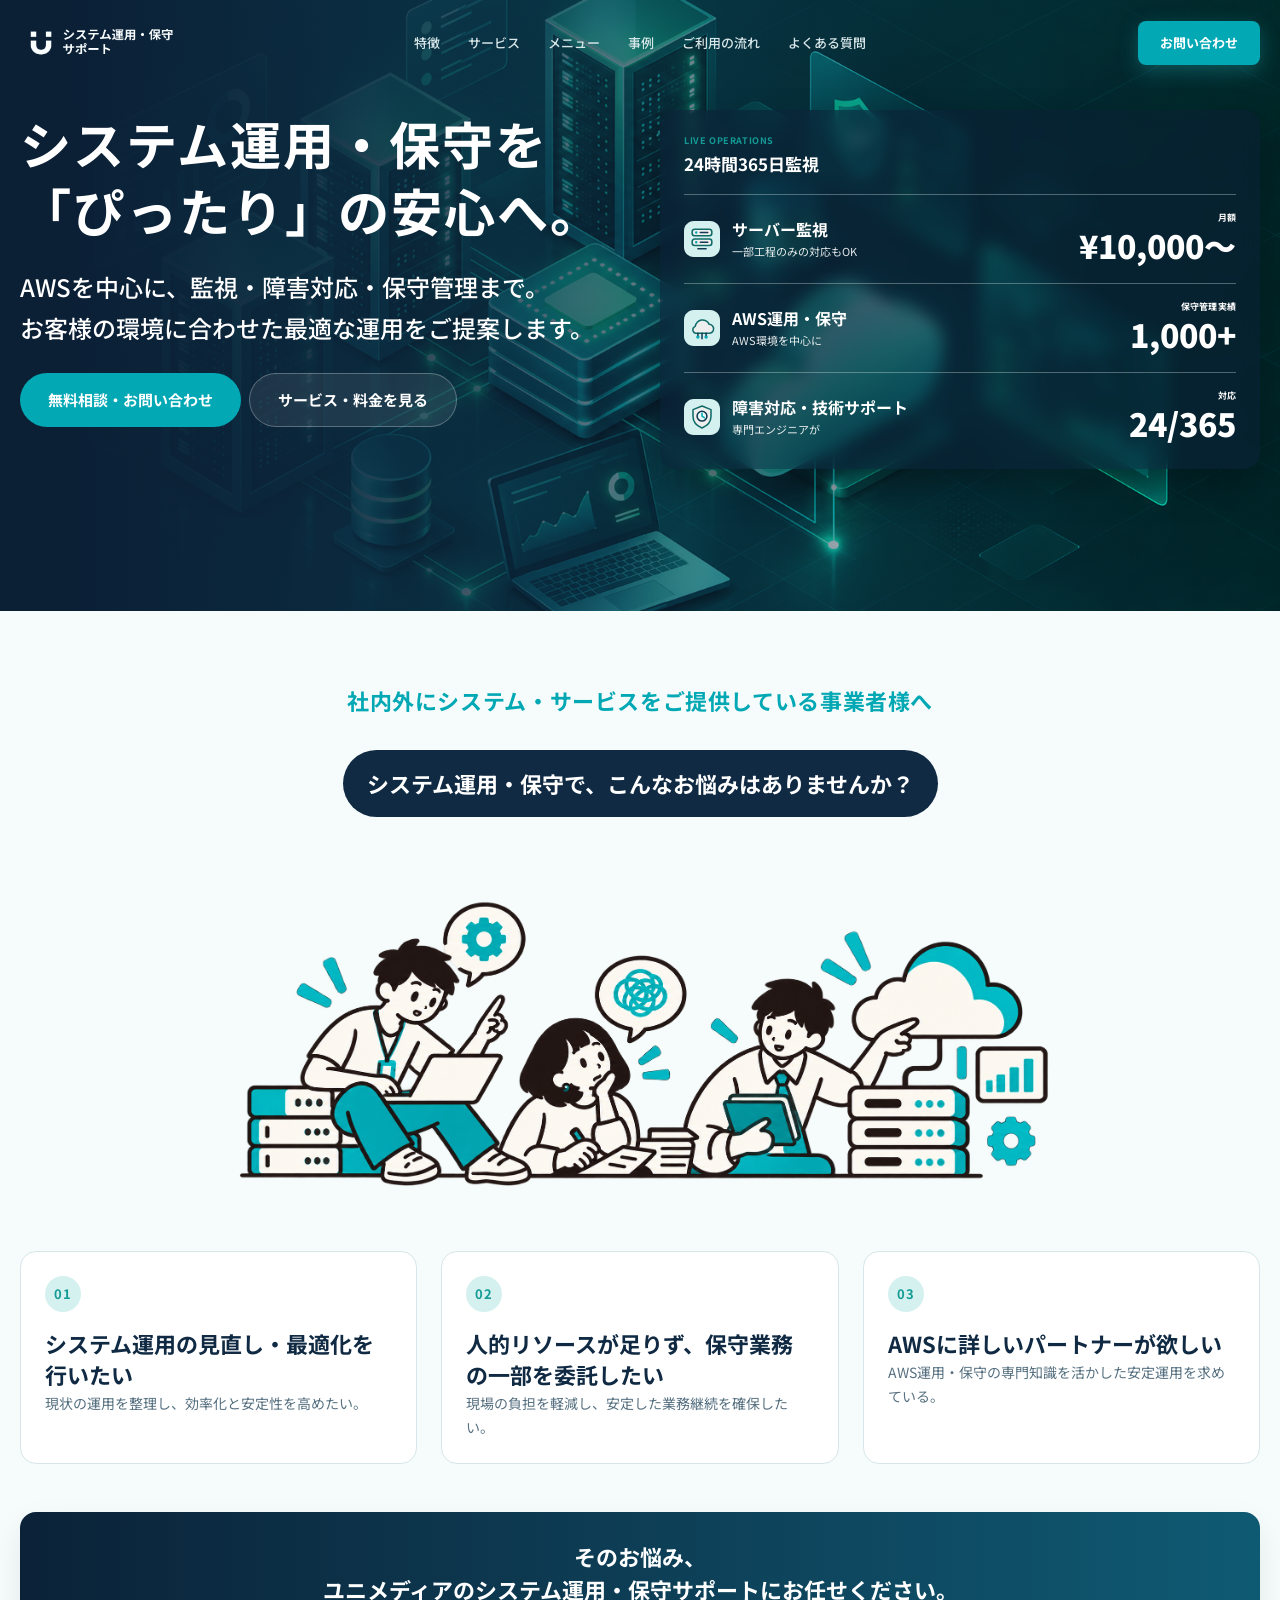
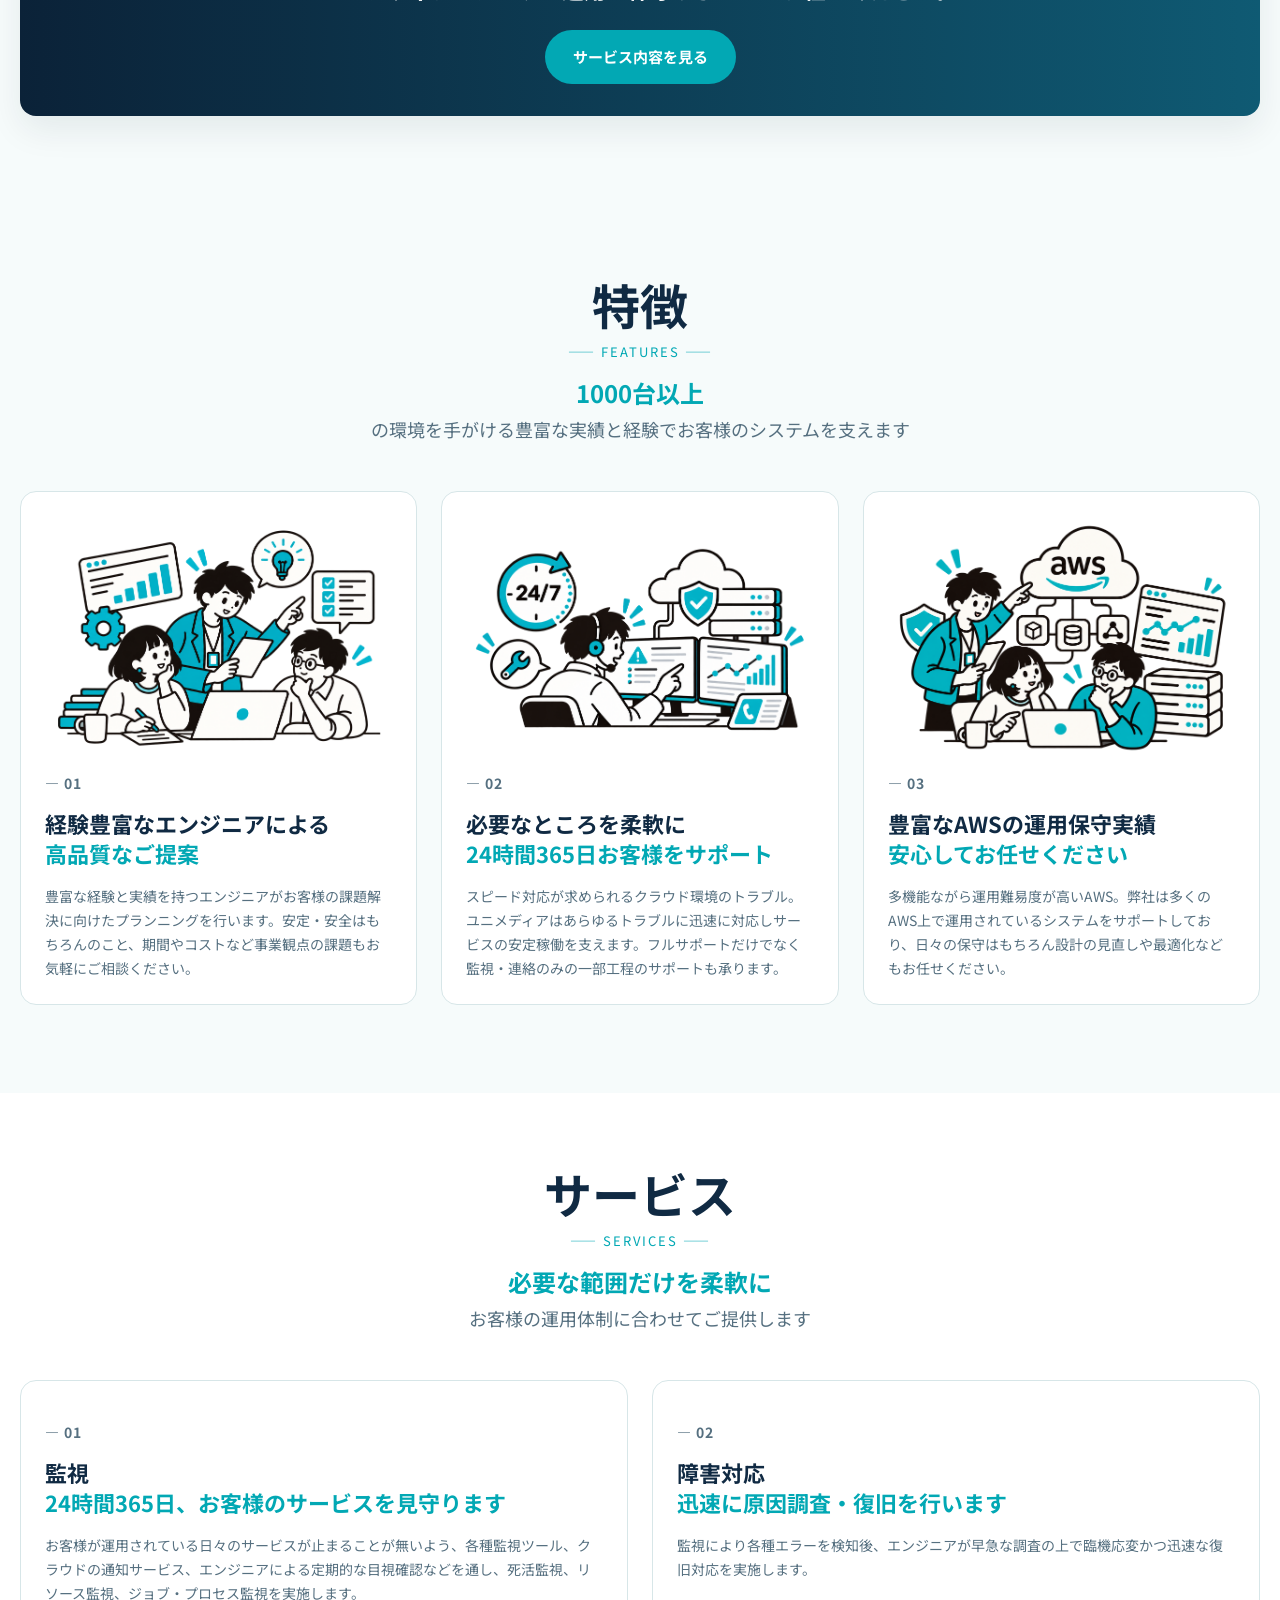
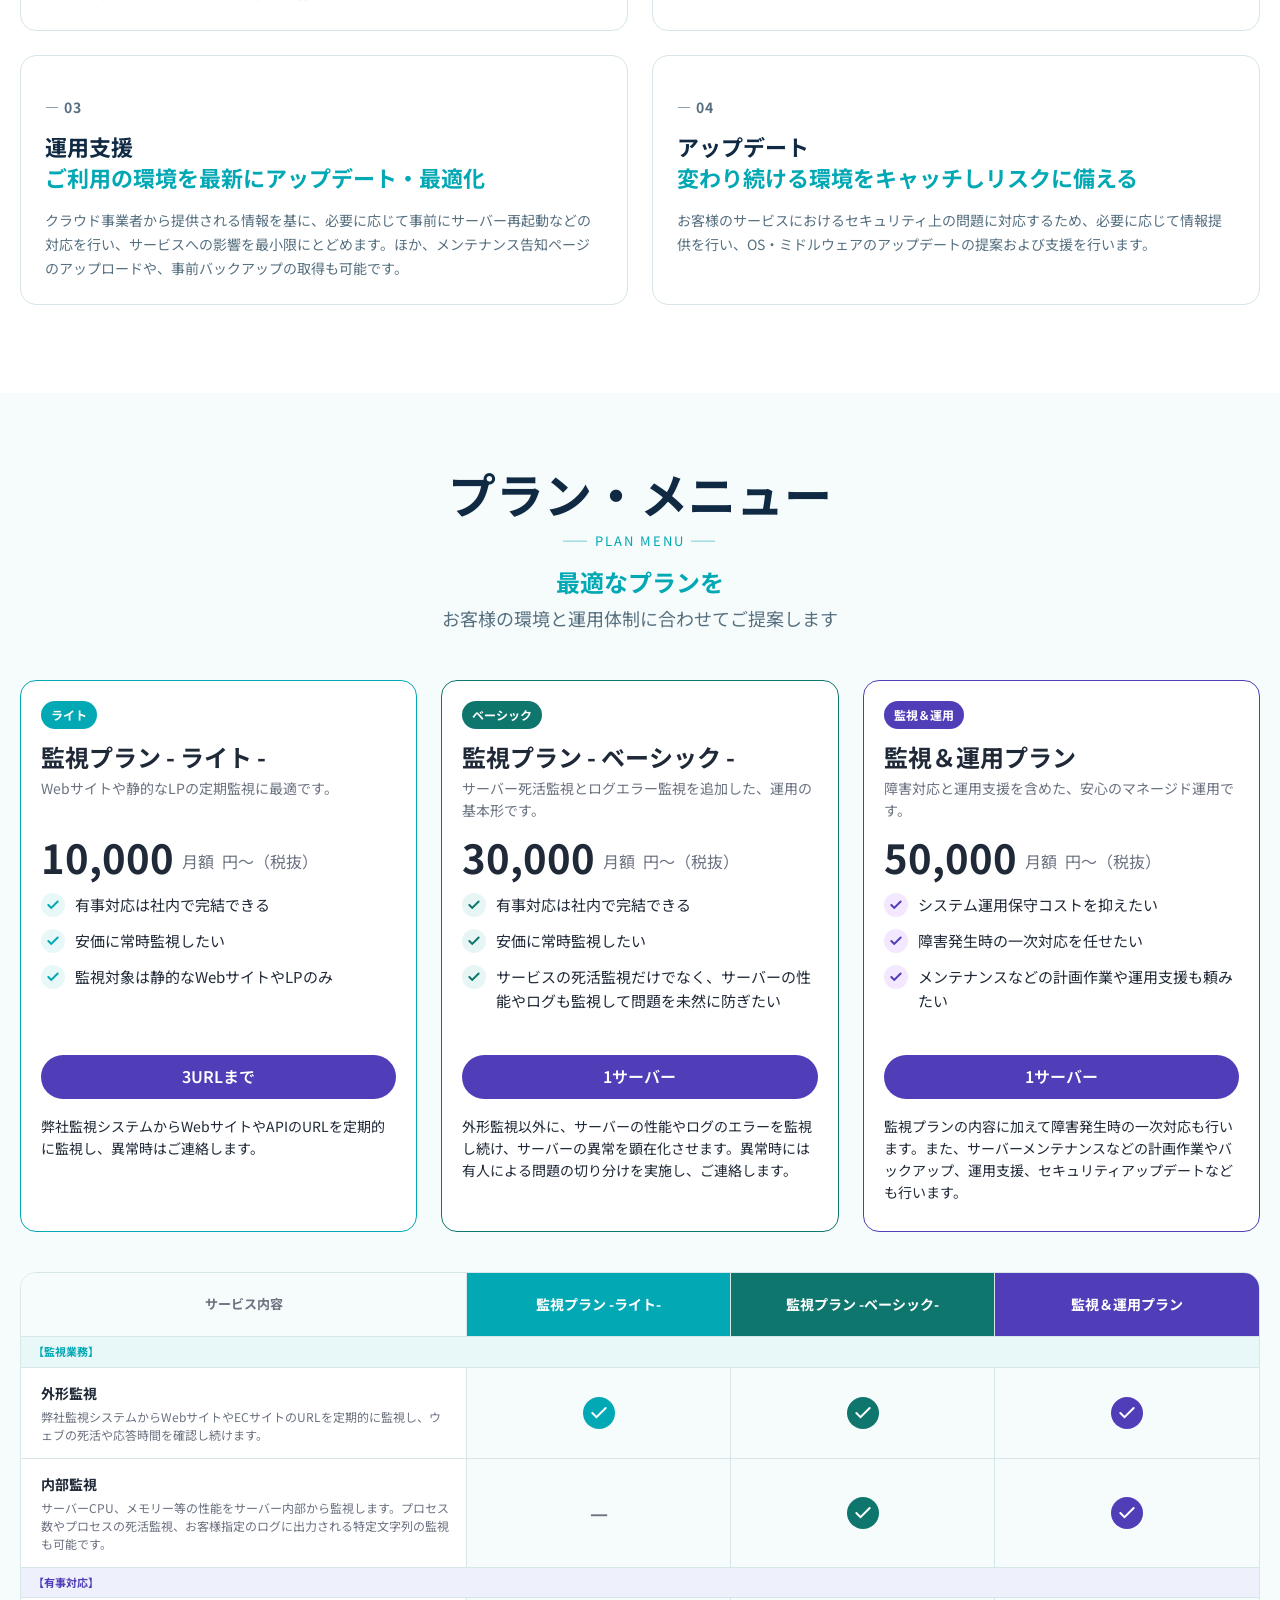
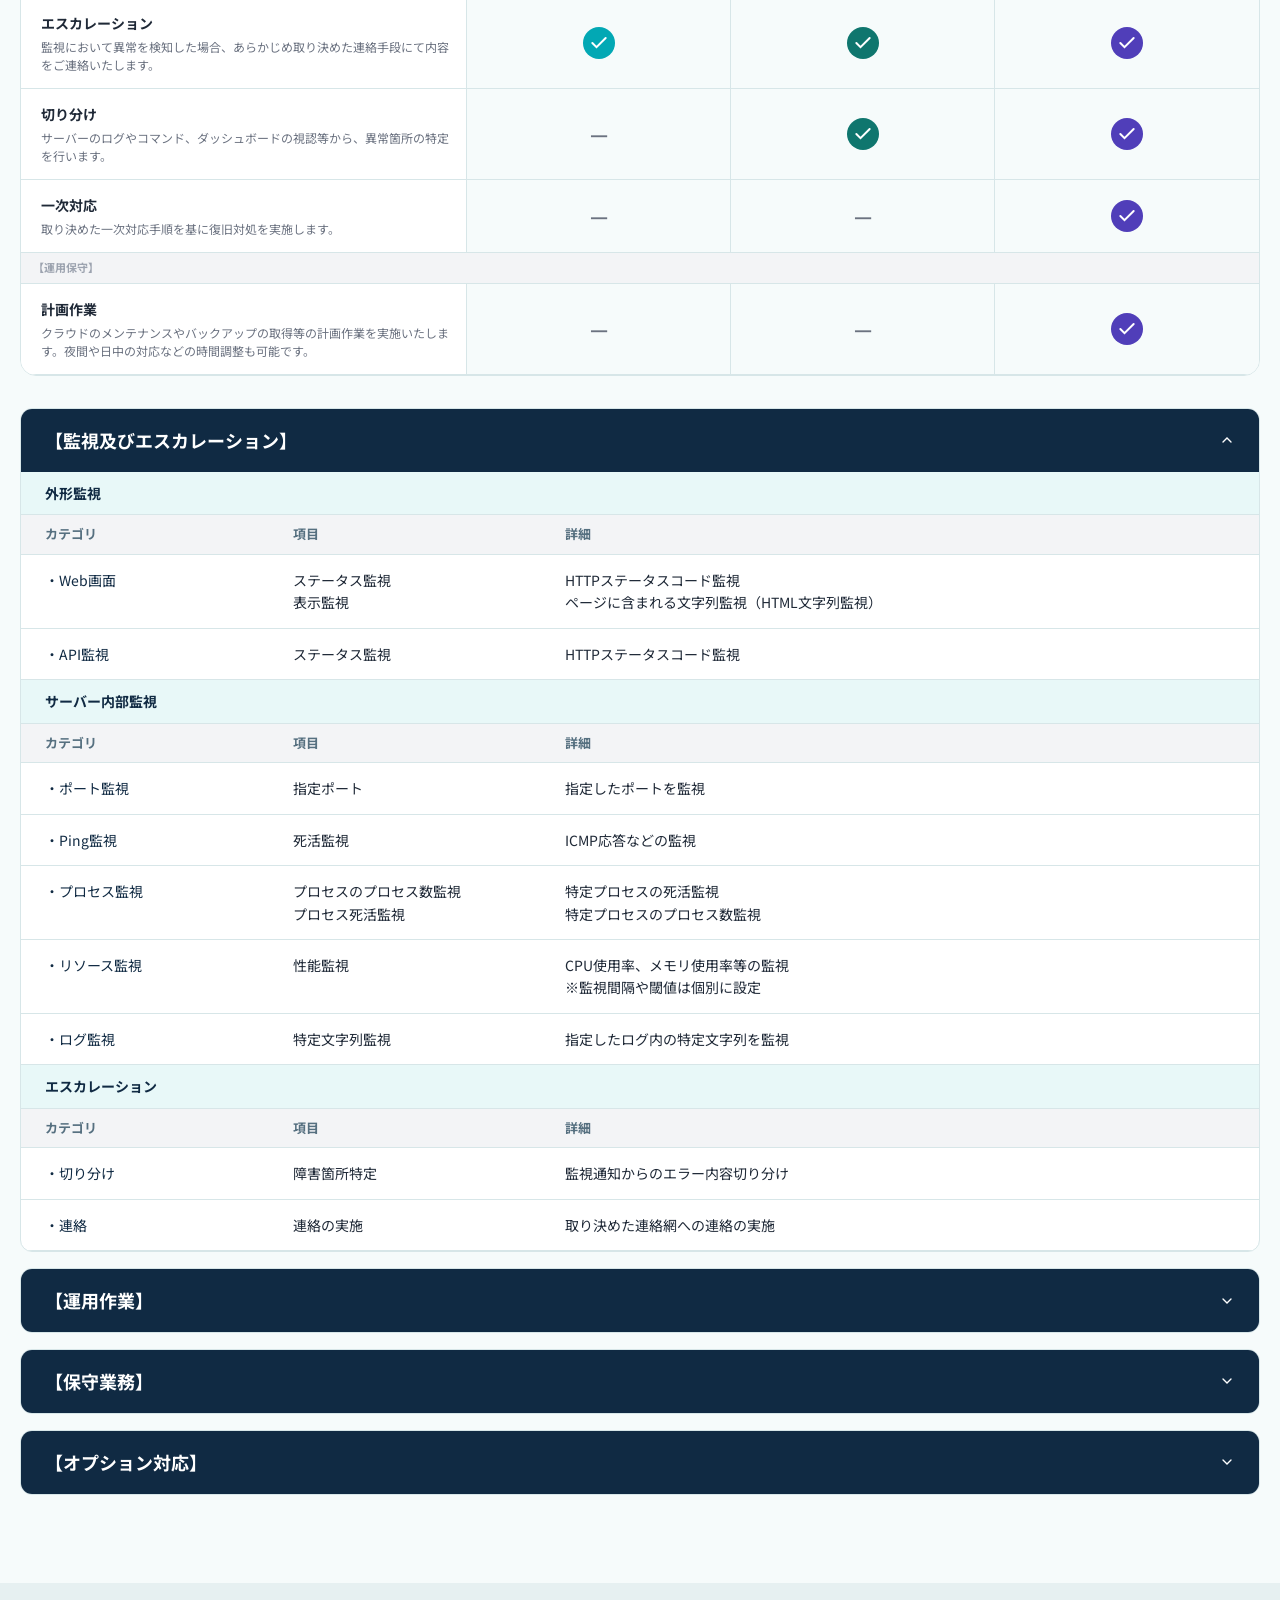
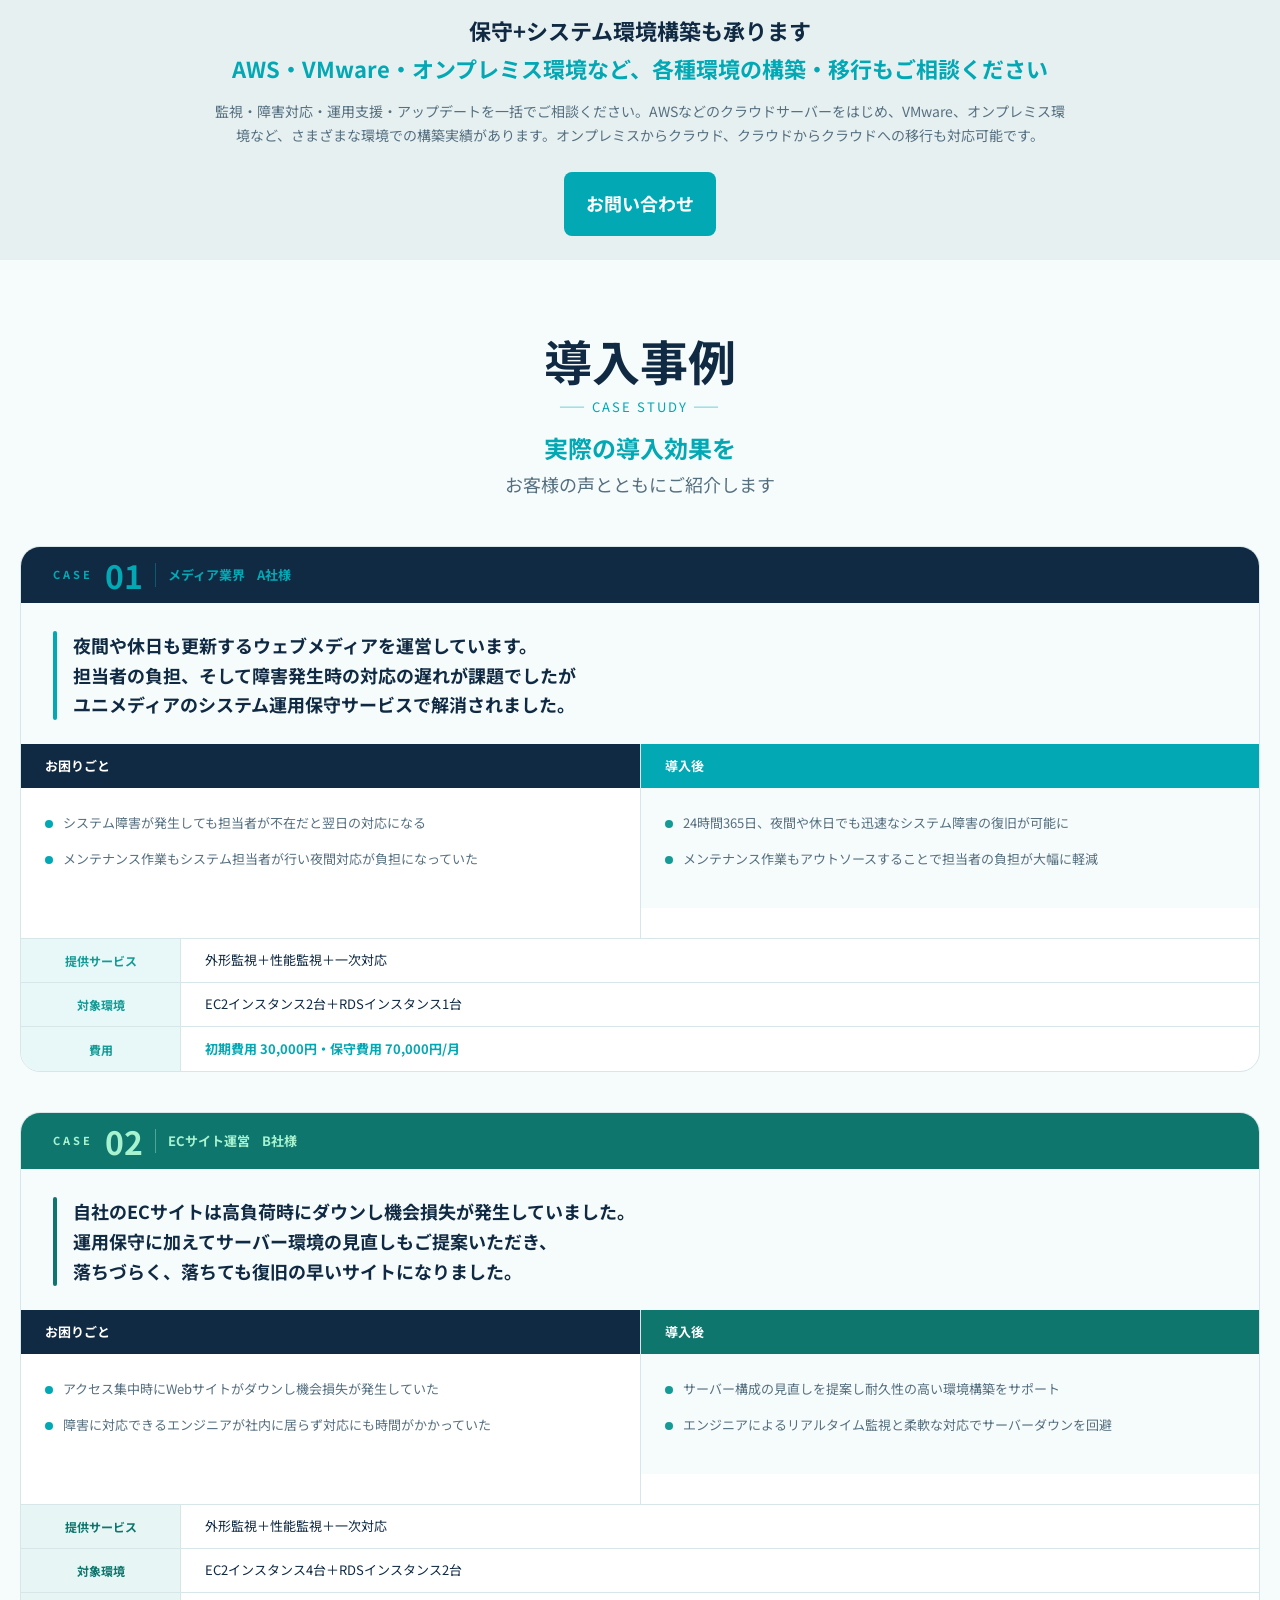
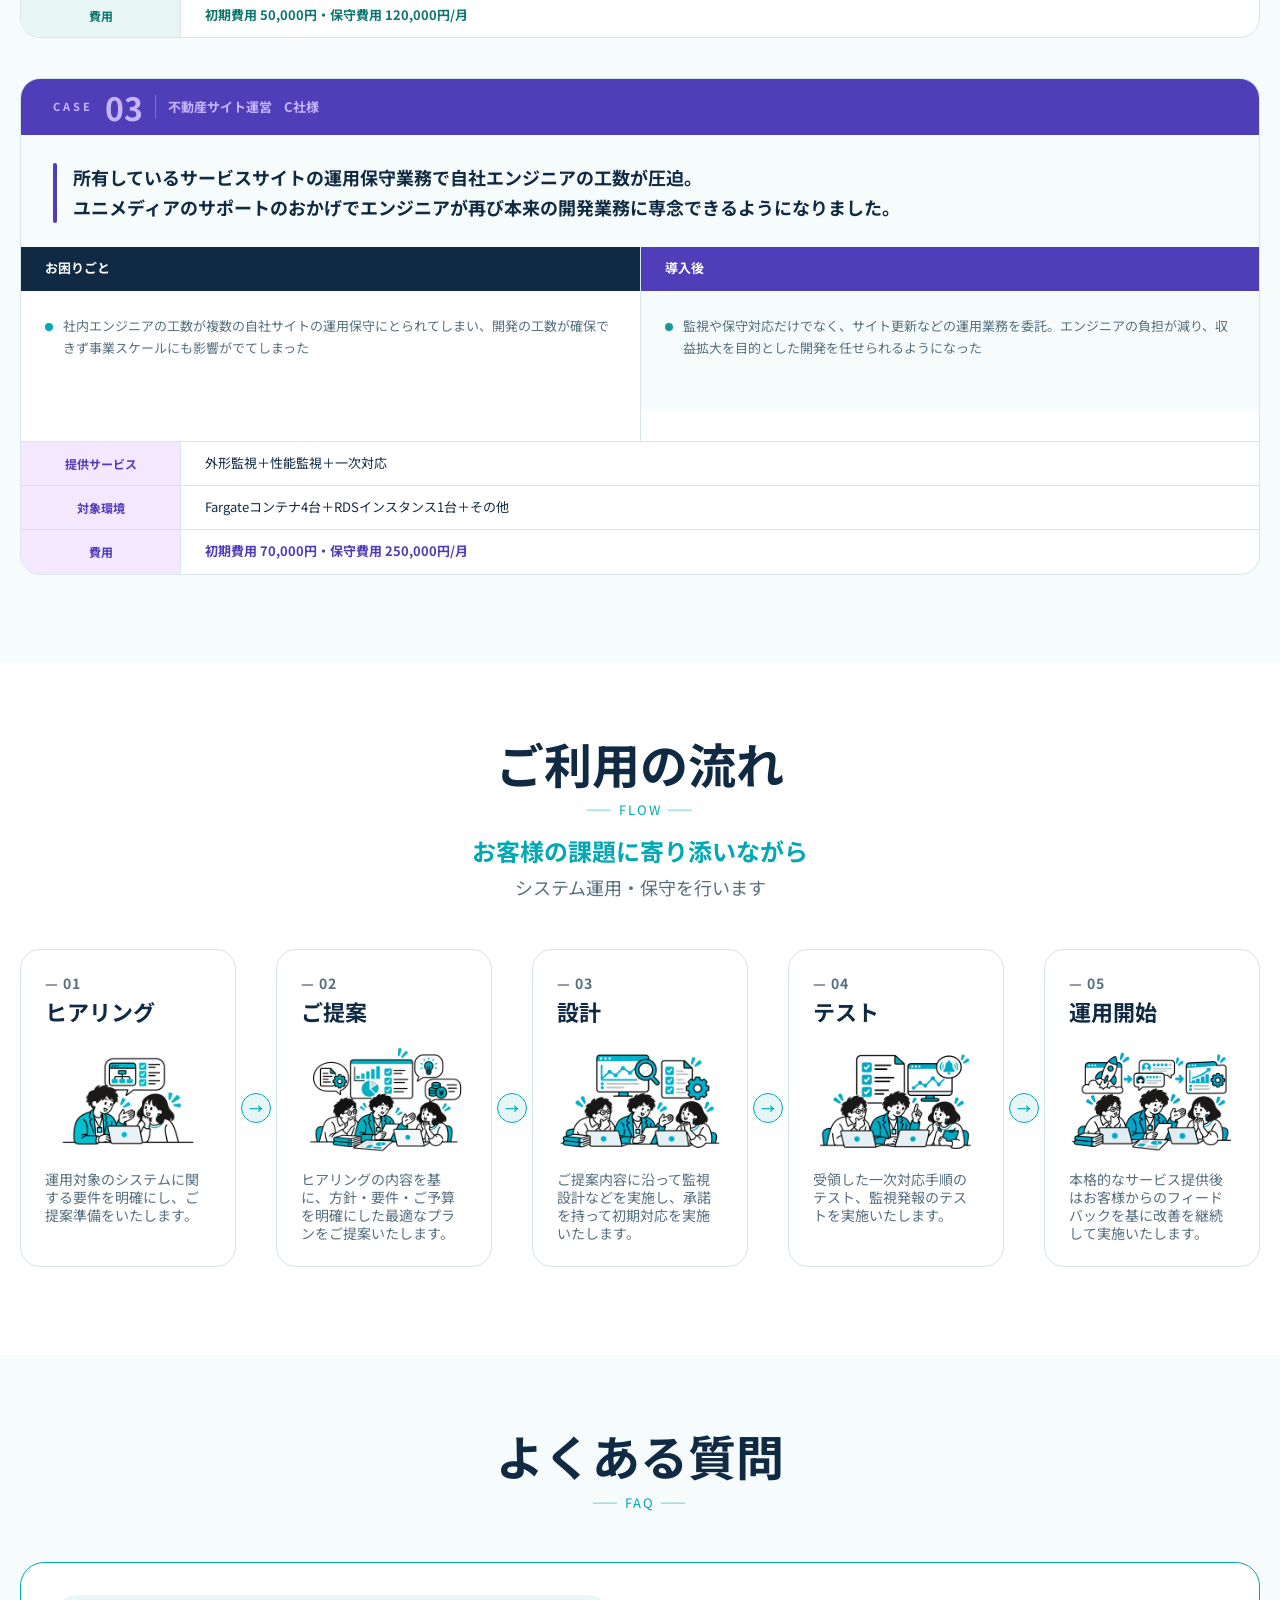
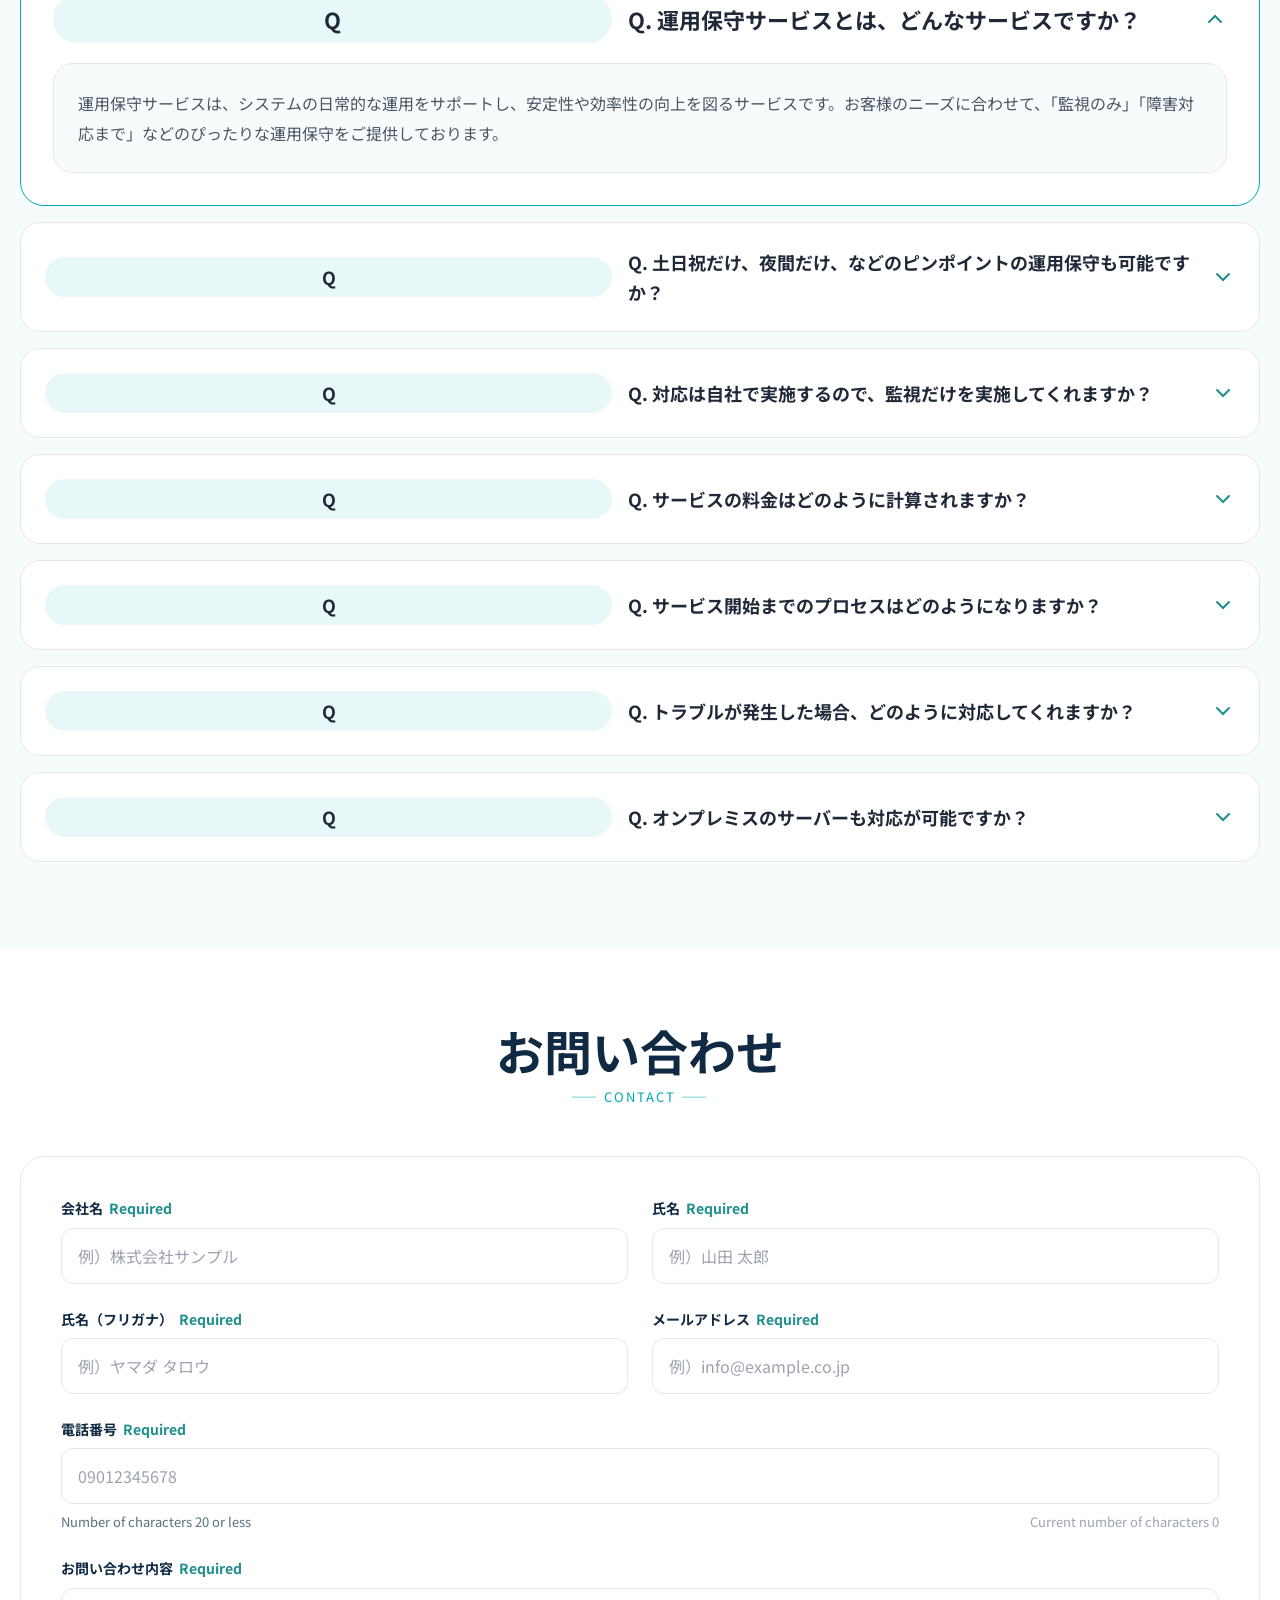
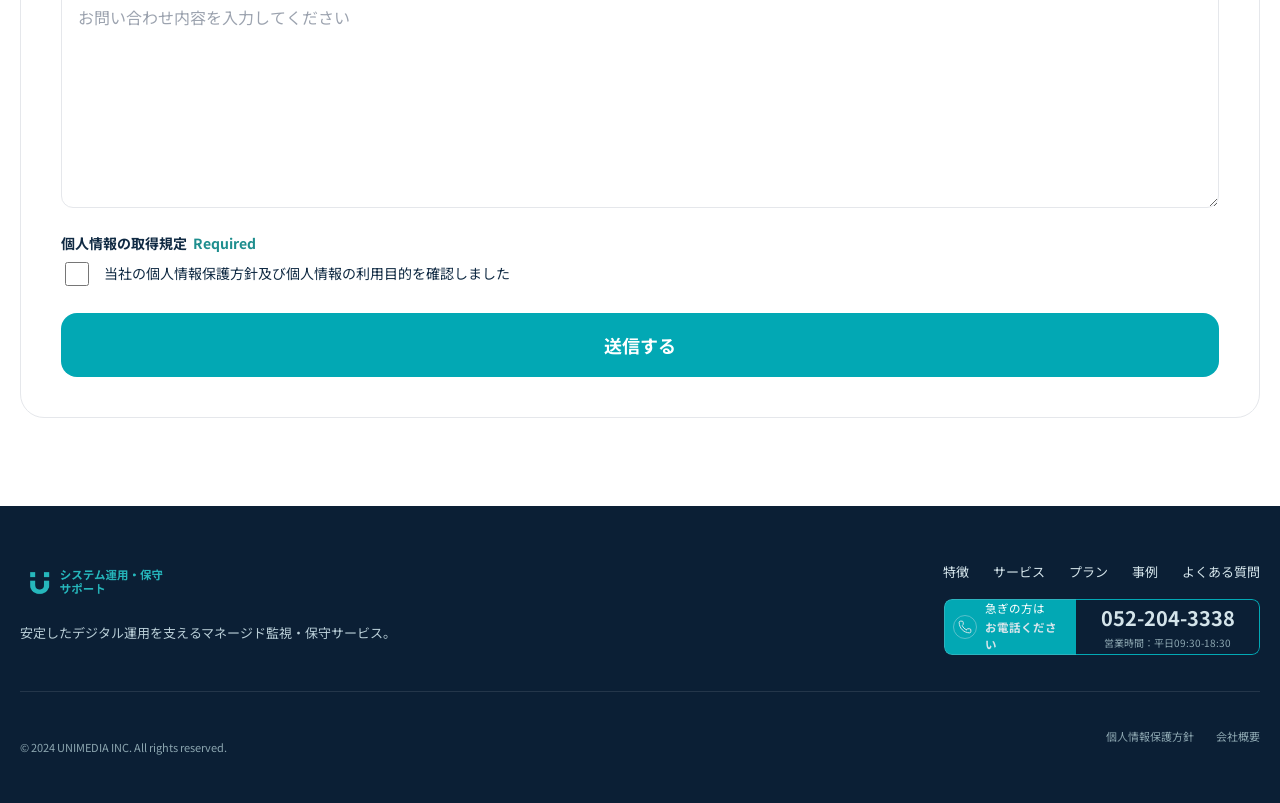
==== commit 9c932b4e: "fix: remove mobile hero bottom gap caused by console shadow bleed Co-authored-by: Cursor <cursoragen" ====
--- a/index.html
+++ b/index.html
@@ -10,7 +10,7 @@
     />
     <meta http-equiv="Cache-Control" content="no-cache, no-store, must-revalidate" />
     <meta http-equiv="Pragma" content="no-cache" />
-    <link rel="stylesheet" href="./styles.css?v=20261006d" />
+    <link rel="stylesheet" href="./styles.css?v=20261006e" />
     <link rel="alternate" type="text/plain" href="./llms.txt" title="llms.txt" />
   </head>
   <body>
--- a/styles.css
+++ b/styles.css
@@ -187,6 +187,10 @@
   min-height: 611px;
   color: var(--white);
   overflow: visible;
+  background: #0b1f35;
+  /* Keep console shadow inside the hero (avoids white gap on mobile). */
+  padding-bottom: 56px;
+  display: flow-root;
 }
 
 .hero__bg {
@@ -195,6 +199,7 @@
   z-index: 0;
   overflow: hidden;
   pointer-events: none;
+  background: #0b1f35;
 }
 
 .hero__bg img {
@@ -346,7 +351,7 @@
   gap: 40px;
   align-items: start;
   width: min(100% - 40px, var(--container));
-  margin: 24px auto 72px;
+  margin: 24px auto 24px;
 }
 
 .hero__copy h1 {
@@ -376,7 +381,7 @@
   backdrop-filter: blur(8px);
   border-radius: 16px;
   padding: 24px;
-  box-shadow: 17px 23px 47.8px rgba(0, 0, 0, 0.25);
+  box-shadow: 0 16px 36px rgba(0, 0, 0, 0.28);
 }
 
 .hero-console__label {
@@ -1682,6 +1687,7 @@
 
   .hero {
     min-height: 0;
+    padding-bottom: 40px;
   }
 
   .hero__overlay {
@@ -1693,8 +1699,14 @@
     );
   }
 
+  .hero__bg {
+    /* Extra bleed so image/overlay never stop short of the padded edge. */
+    bottom: 0;
+  }
+
   .hero__bg img {
-    object-position: center;
+    object-position: center bottom;
+    min-height: 100%;
   }
 
   .site-header {
@@ -1724,7 +1736,7 @@
     align-items: stretch;
     gap: 24px;
     width: min(100% - 32px, var(--container));
-    margin: 8px auto 40px;
+    margin: 8px auto 0;
   }
 
   .hero__copy,
@@ -1744,6 +1756,7 @@
 
   .hero-console {
     padding: 20px;
+    box-shadow: 0 10px 24px rgba(0, 0, 0, 0.22);
   }
 
   .flow-row {
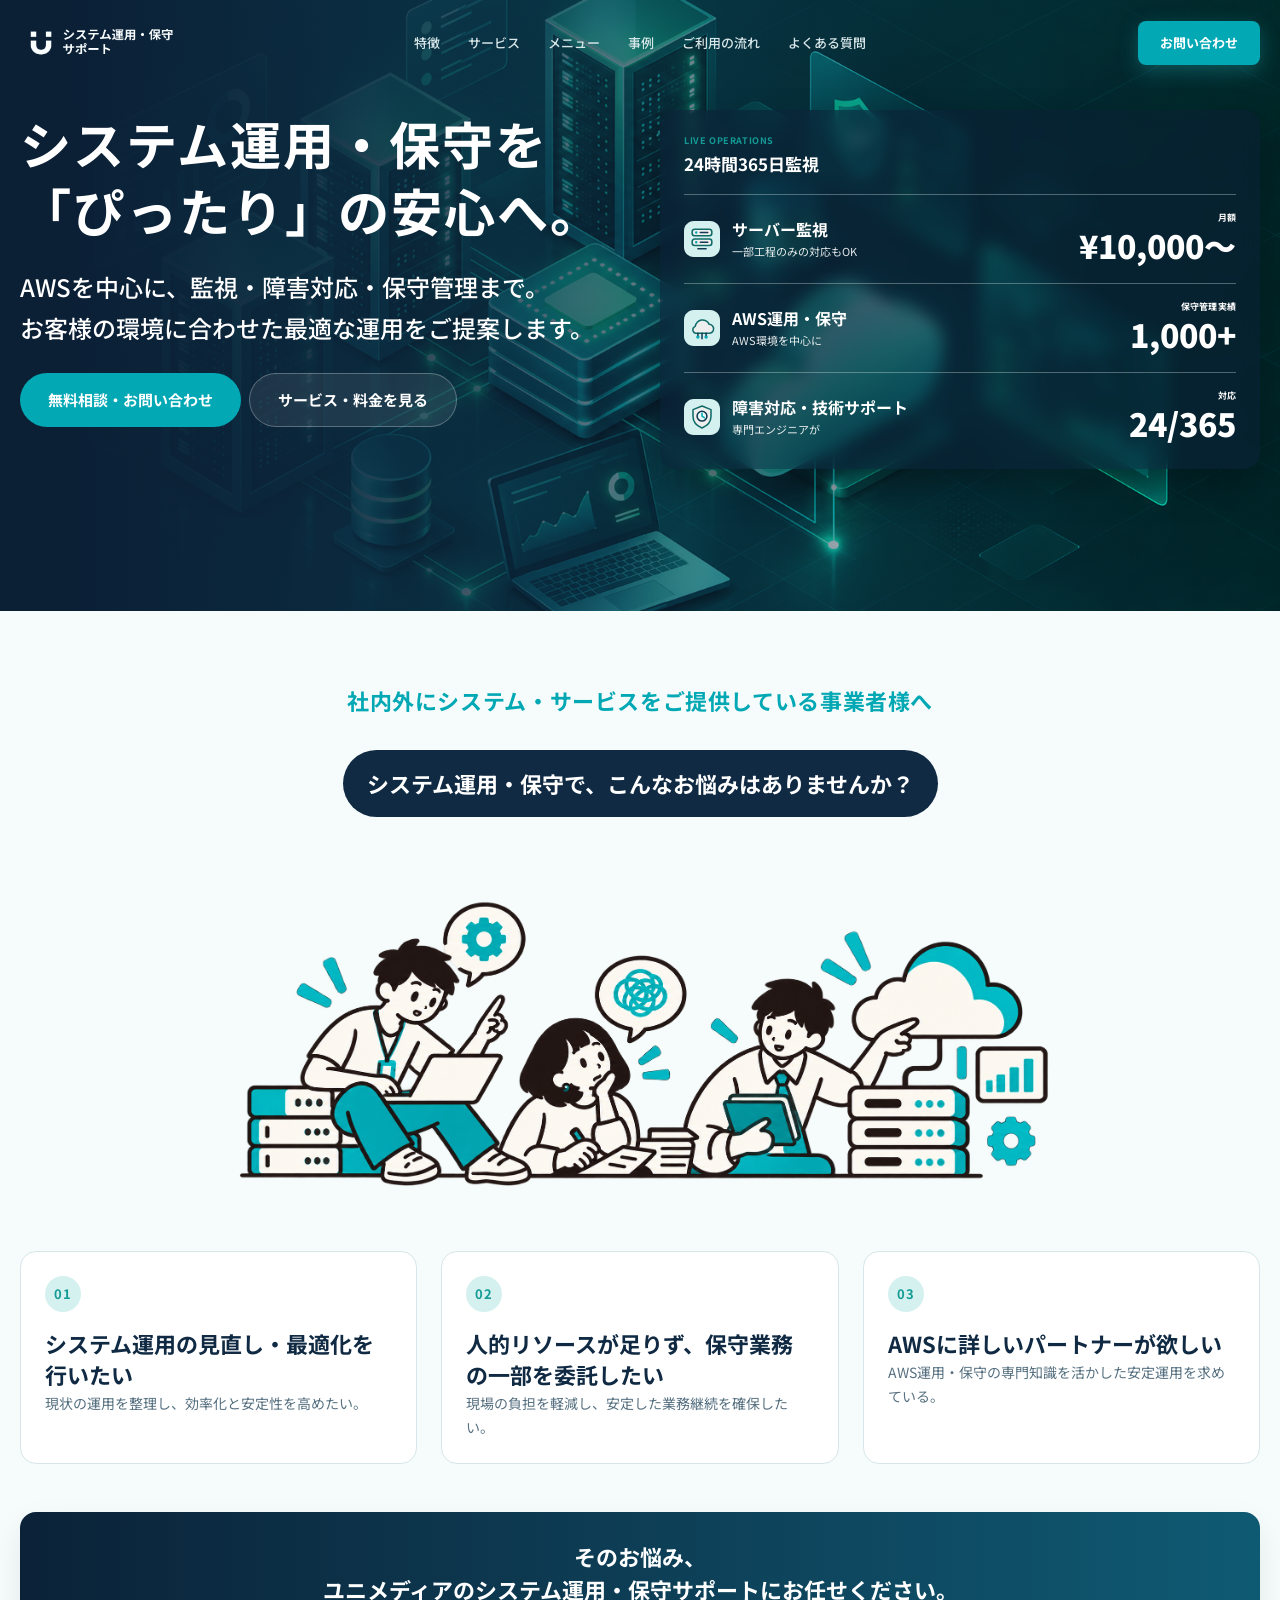
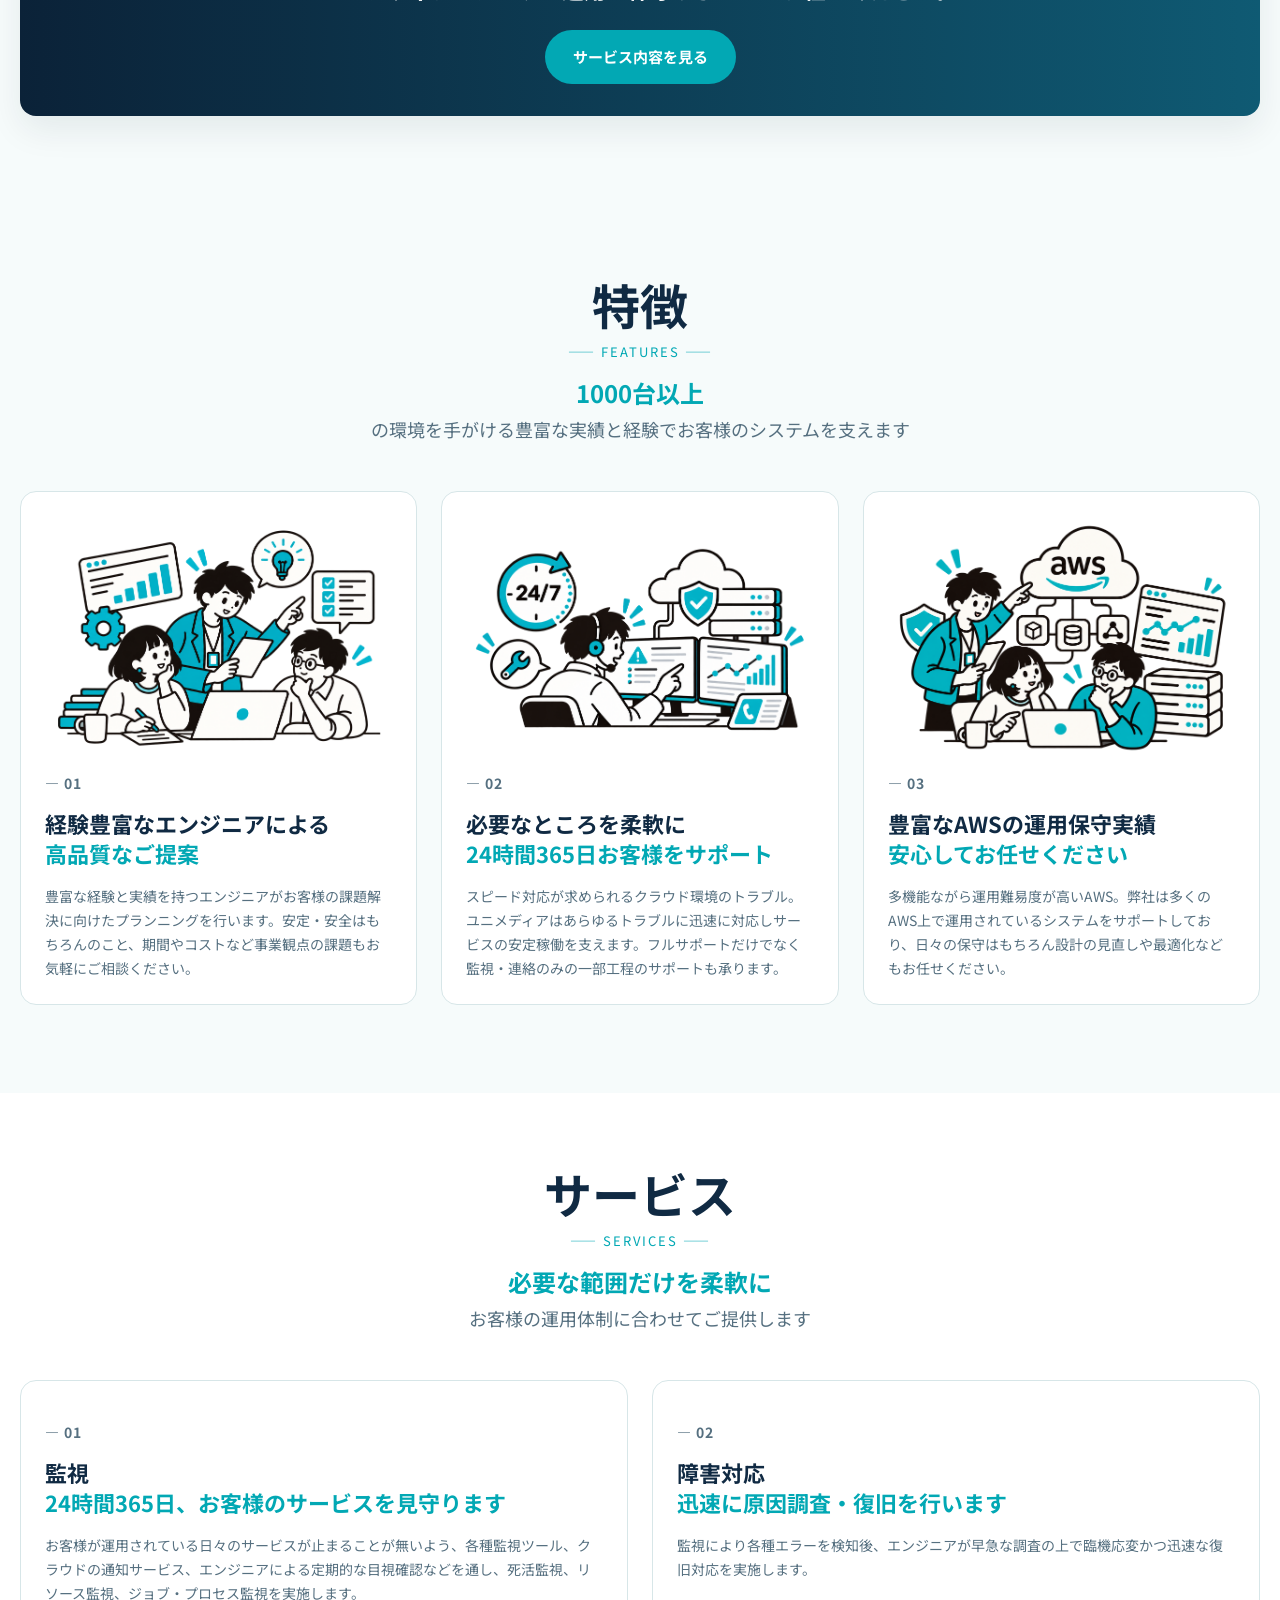
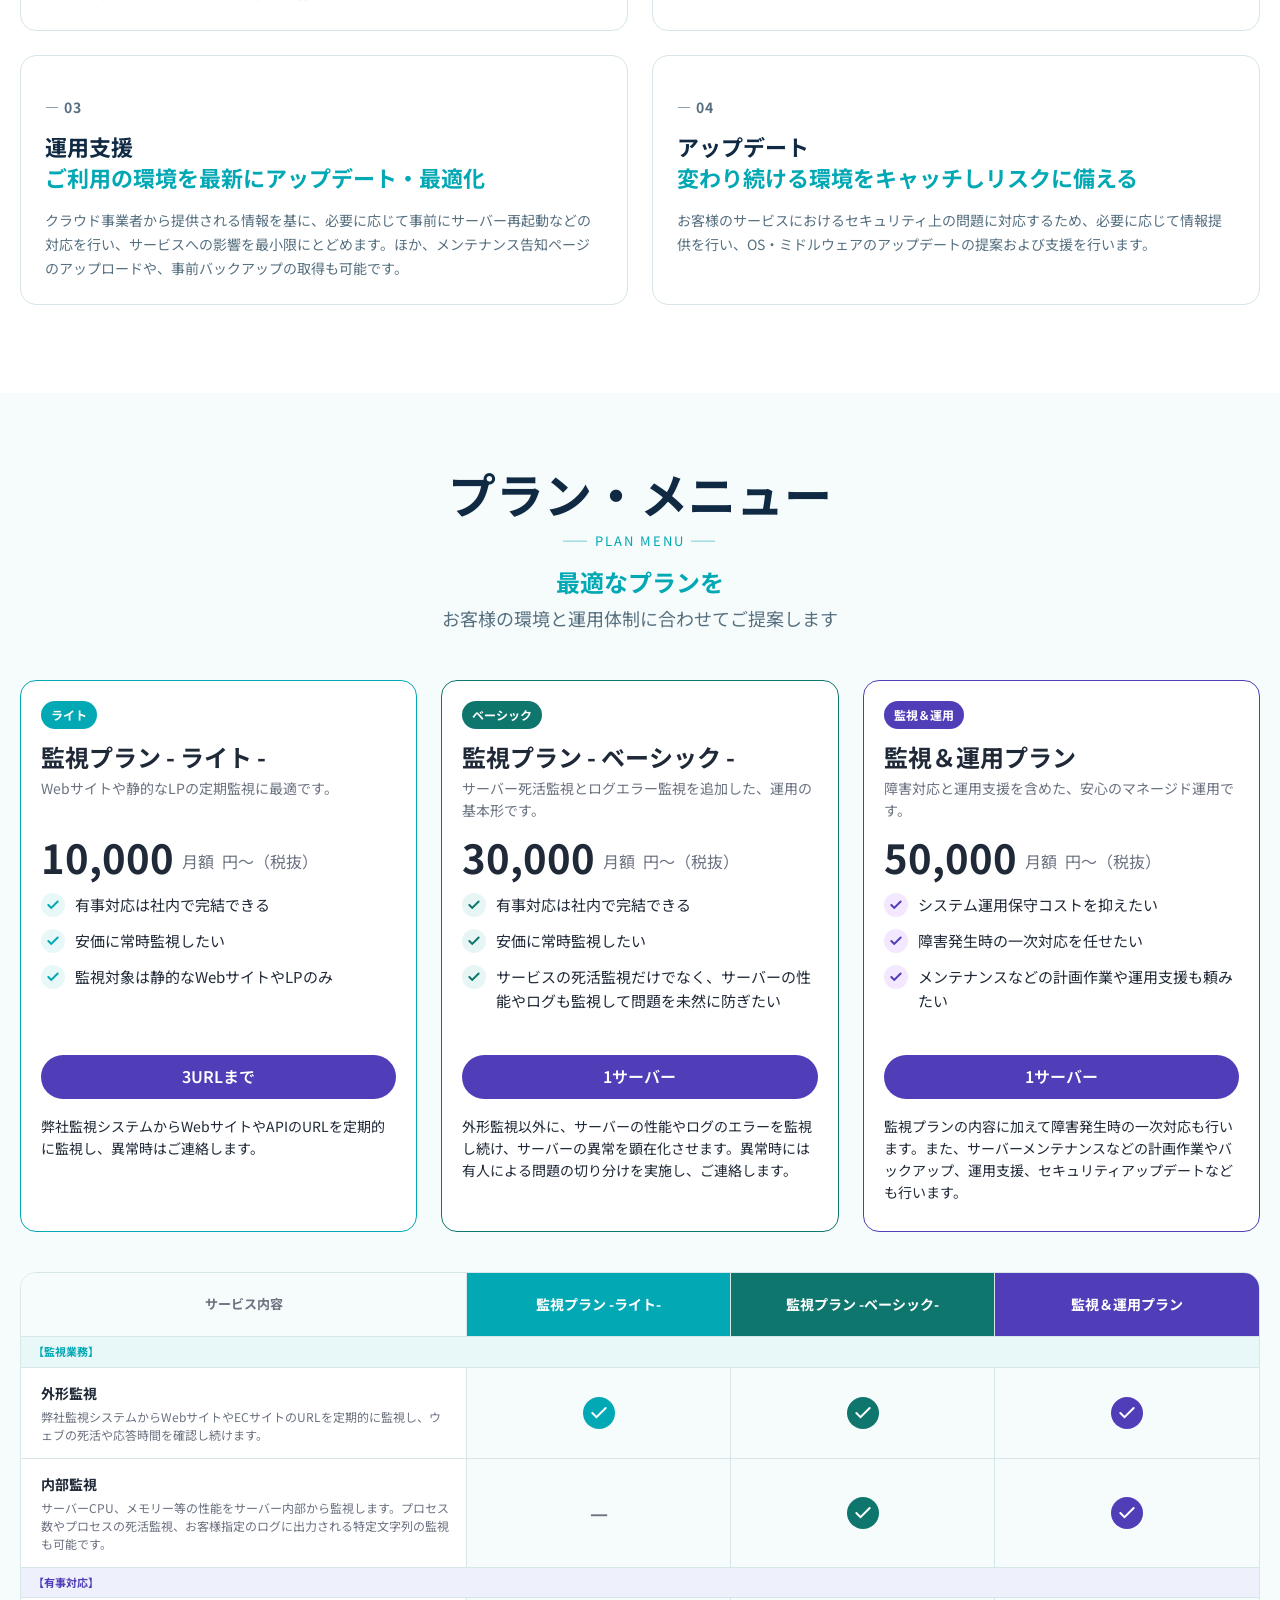
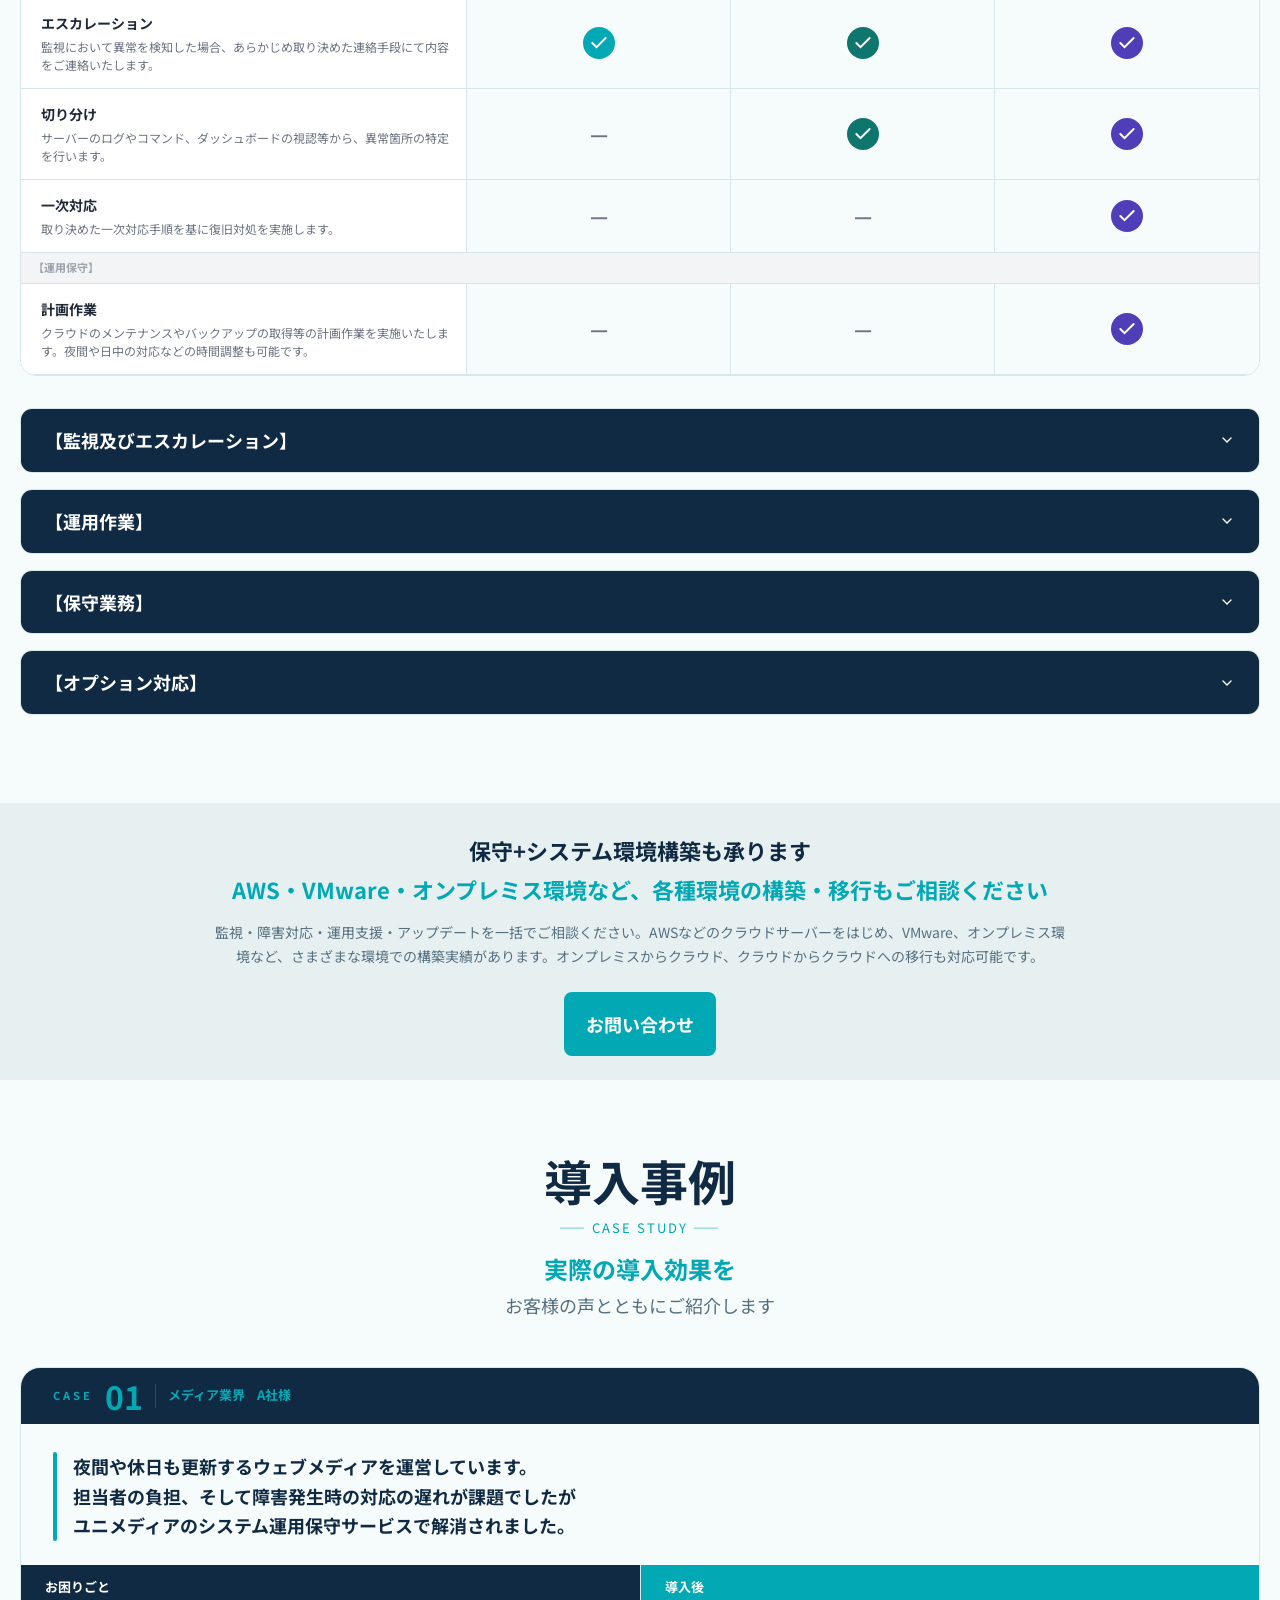
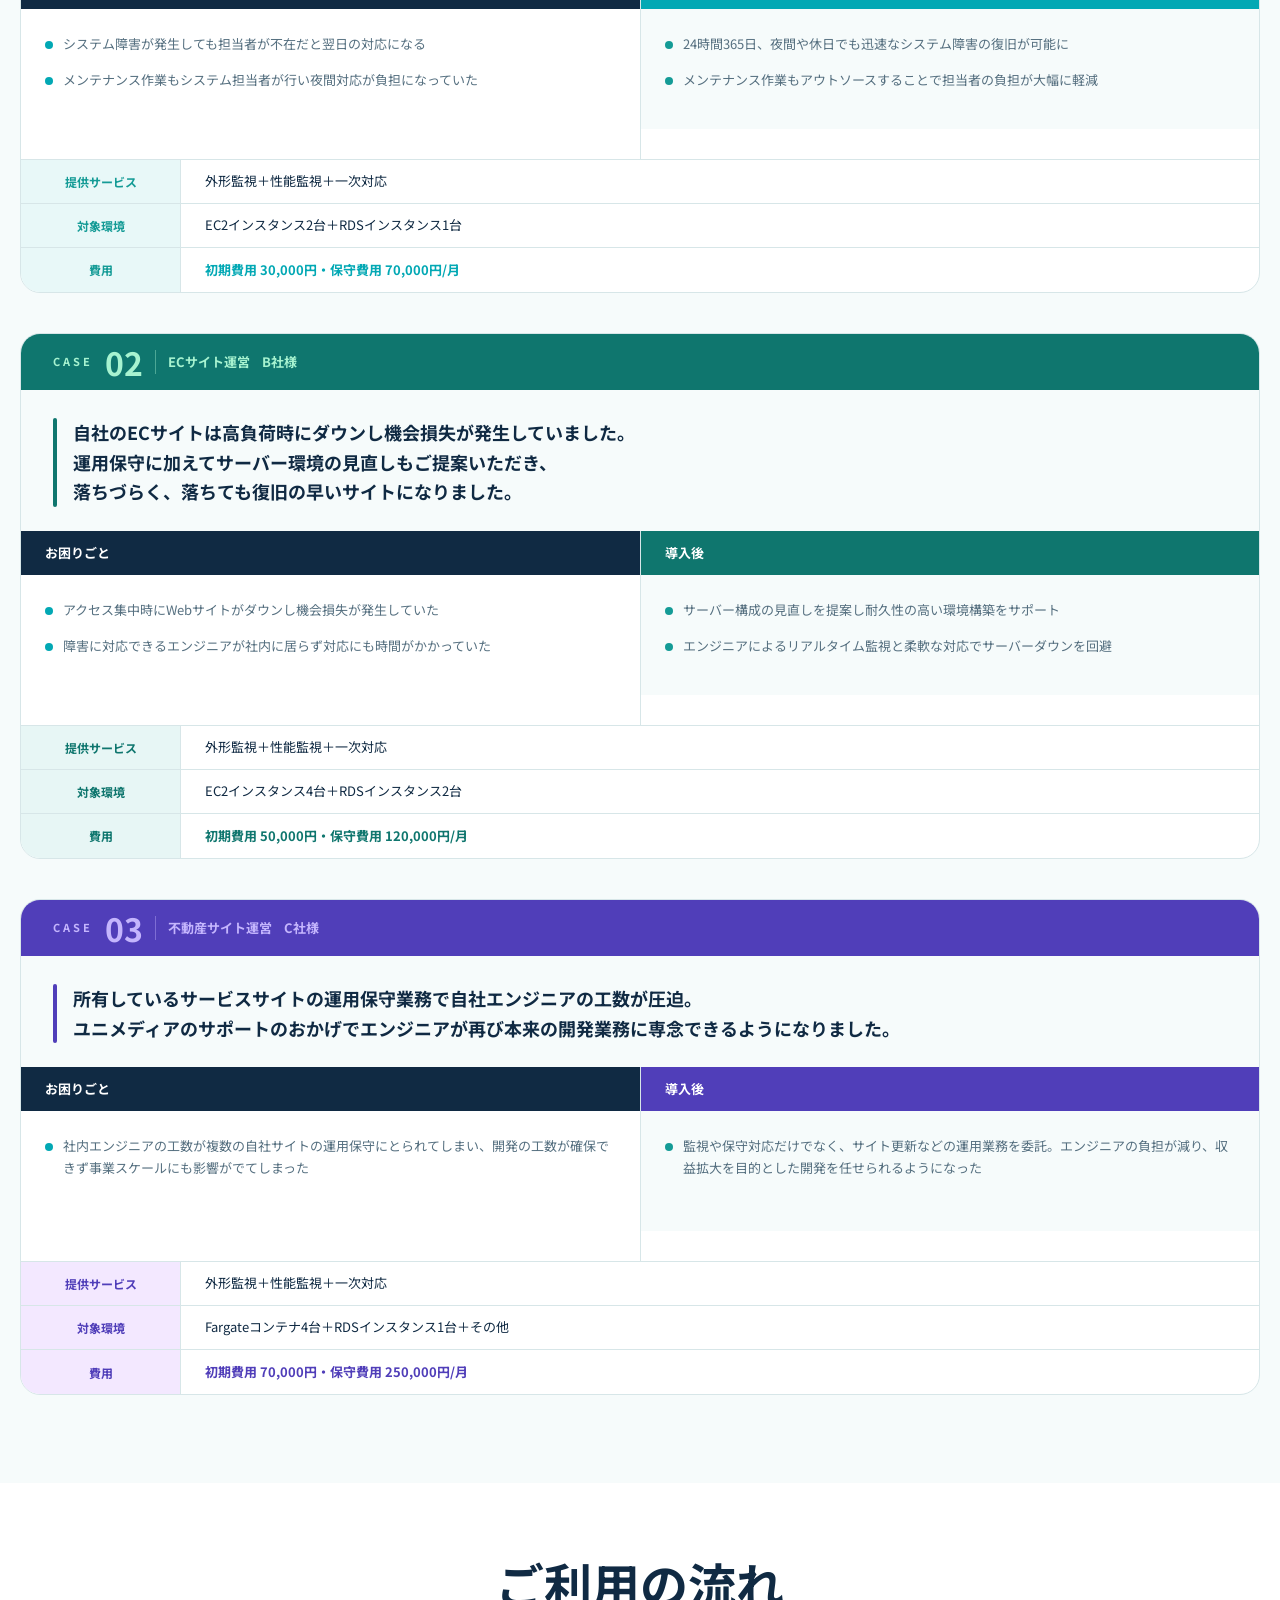
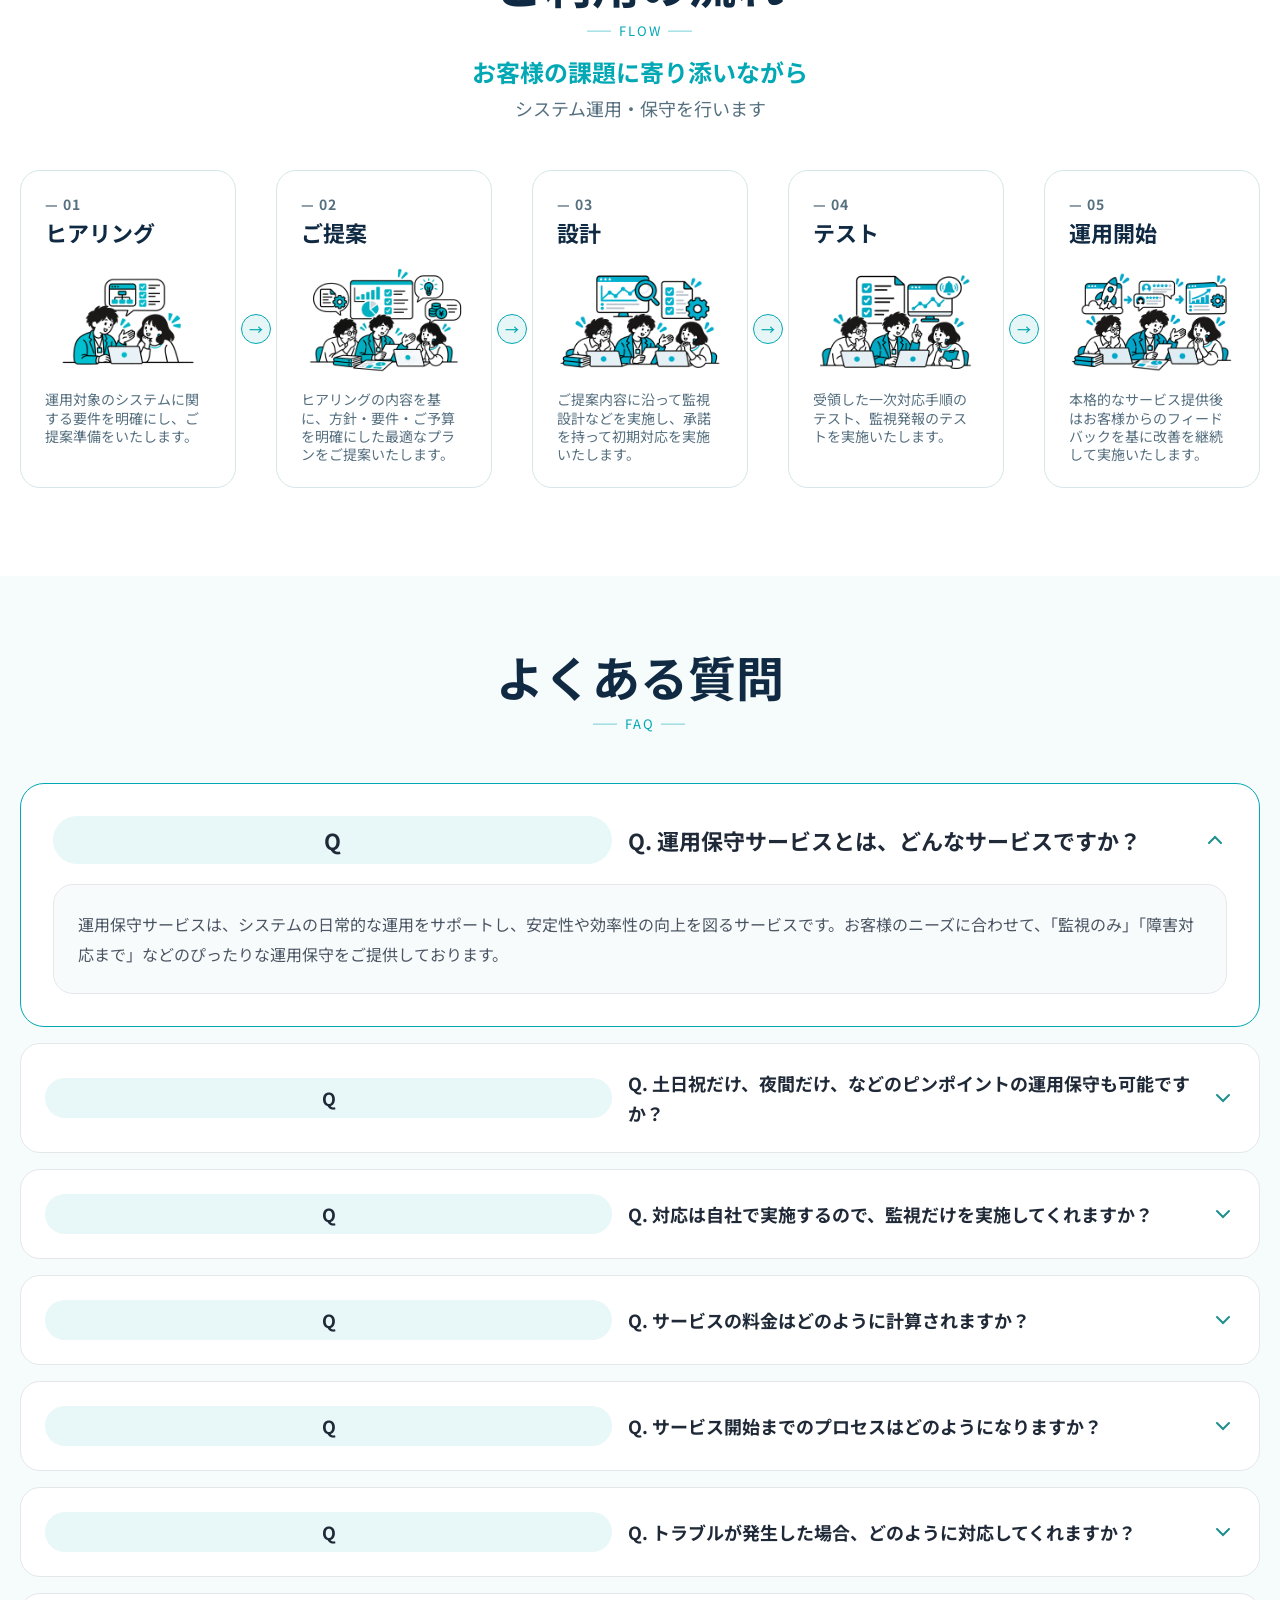
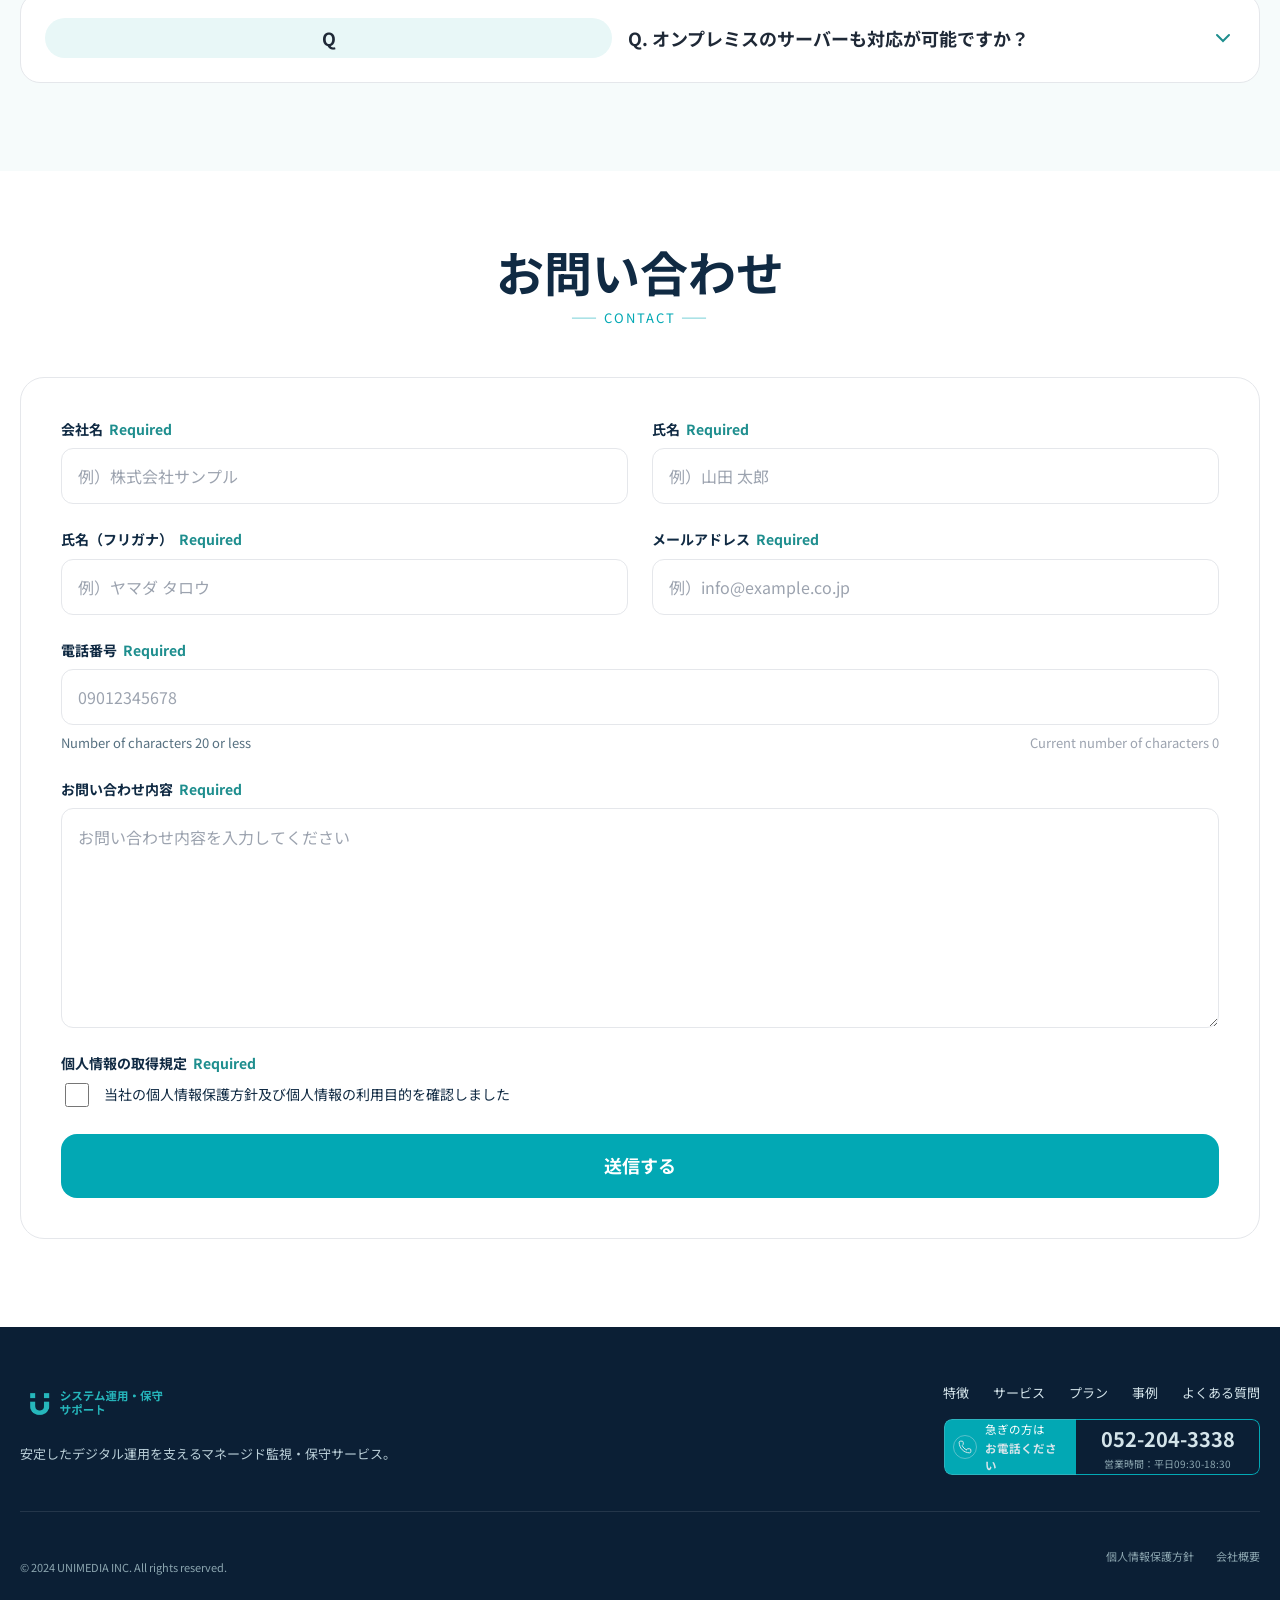
==== commit a109bc9c: "fix: collapse monitoring detail accordion by default Co-authored-by: Cursor <cursoragent@cursor.com>" ====
--- a/index.html
+++ b/index.html
@@ -417,7 +417,7 @@
         </div>
 
         <div class="detail-accordion">
-          <details class="detail-block" open>
+          <details class="detail-block">
             <summary>【監視及びエスカレーション】</summary>
             <table class="detail-table">
               <tr class="subhead"><td colspan="3">外形監視</td></tr>
